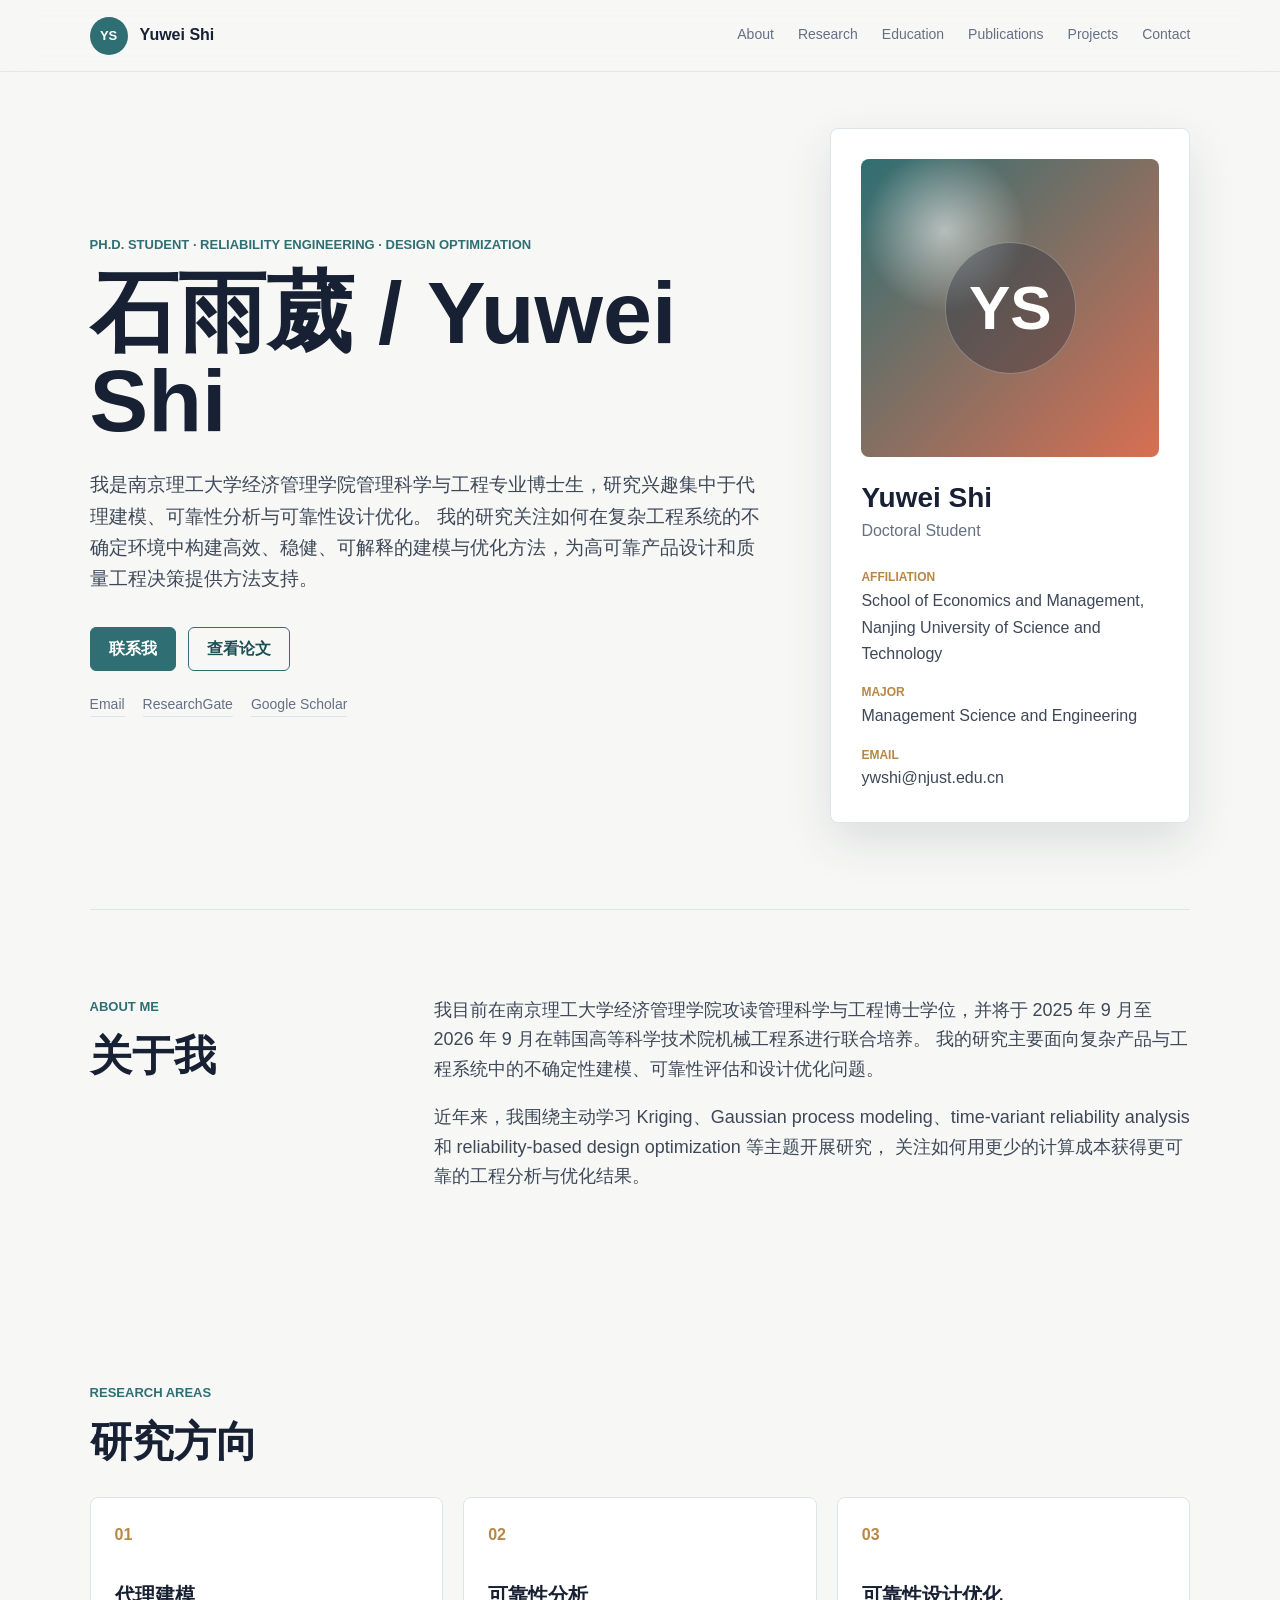
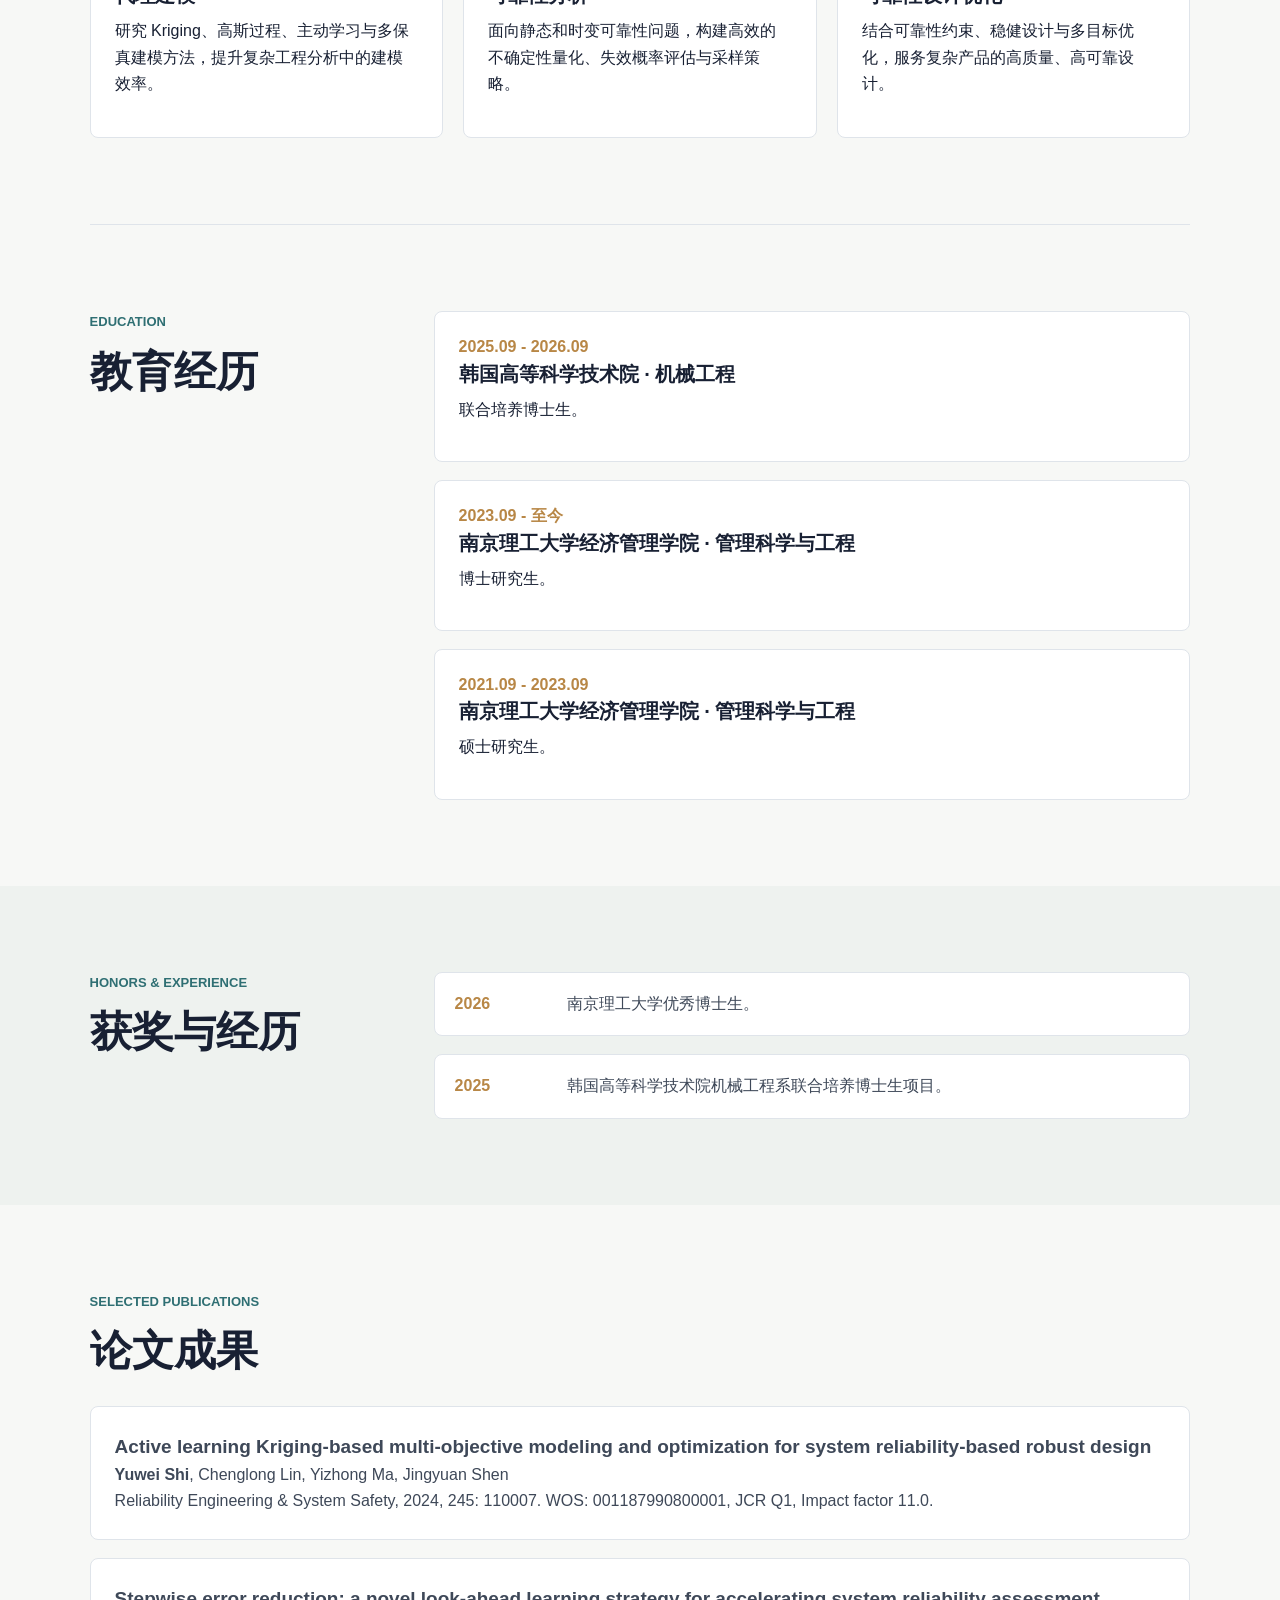
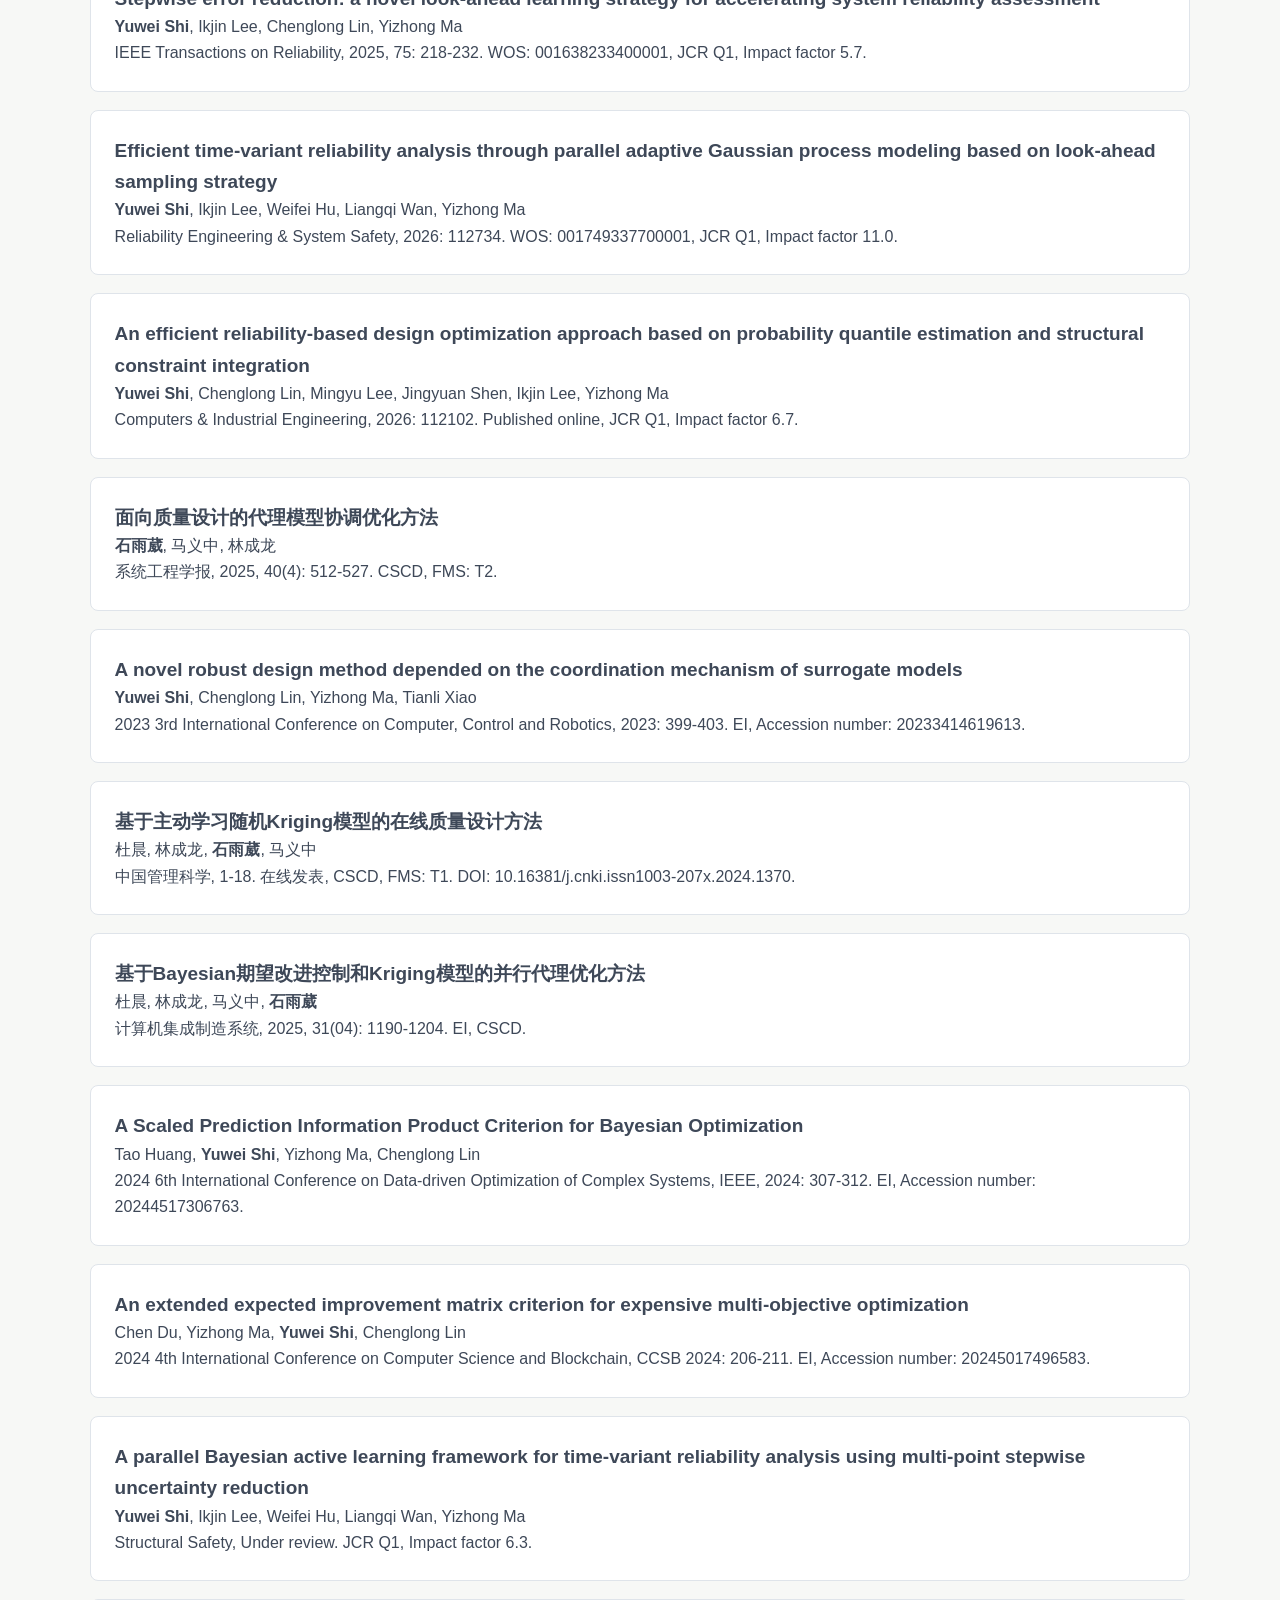
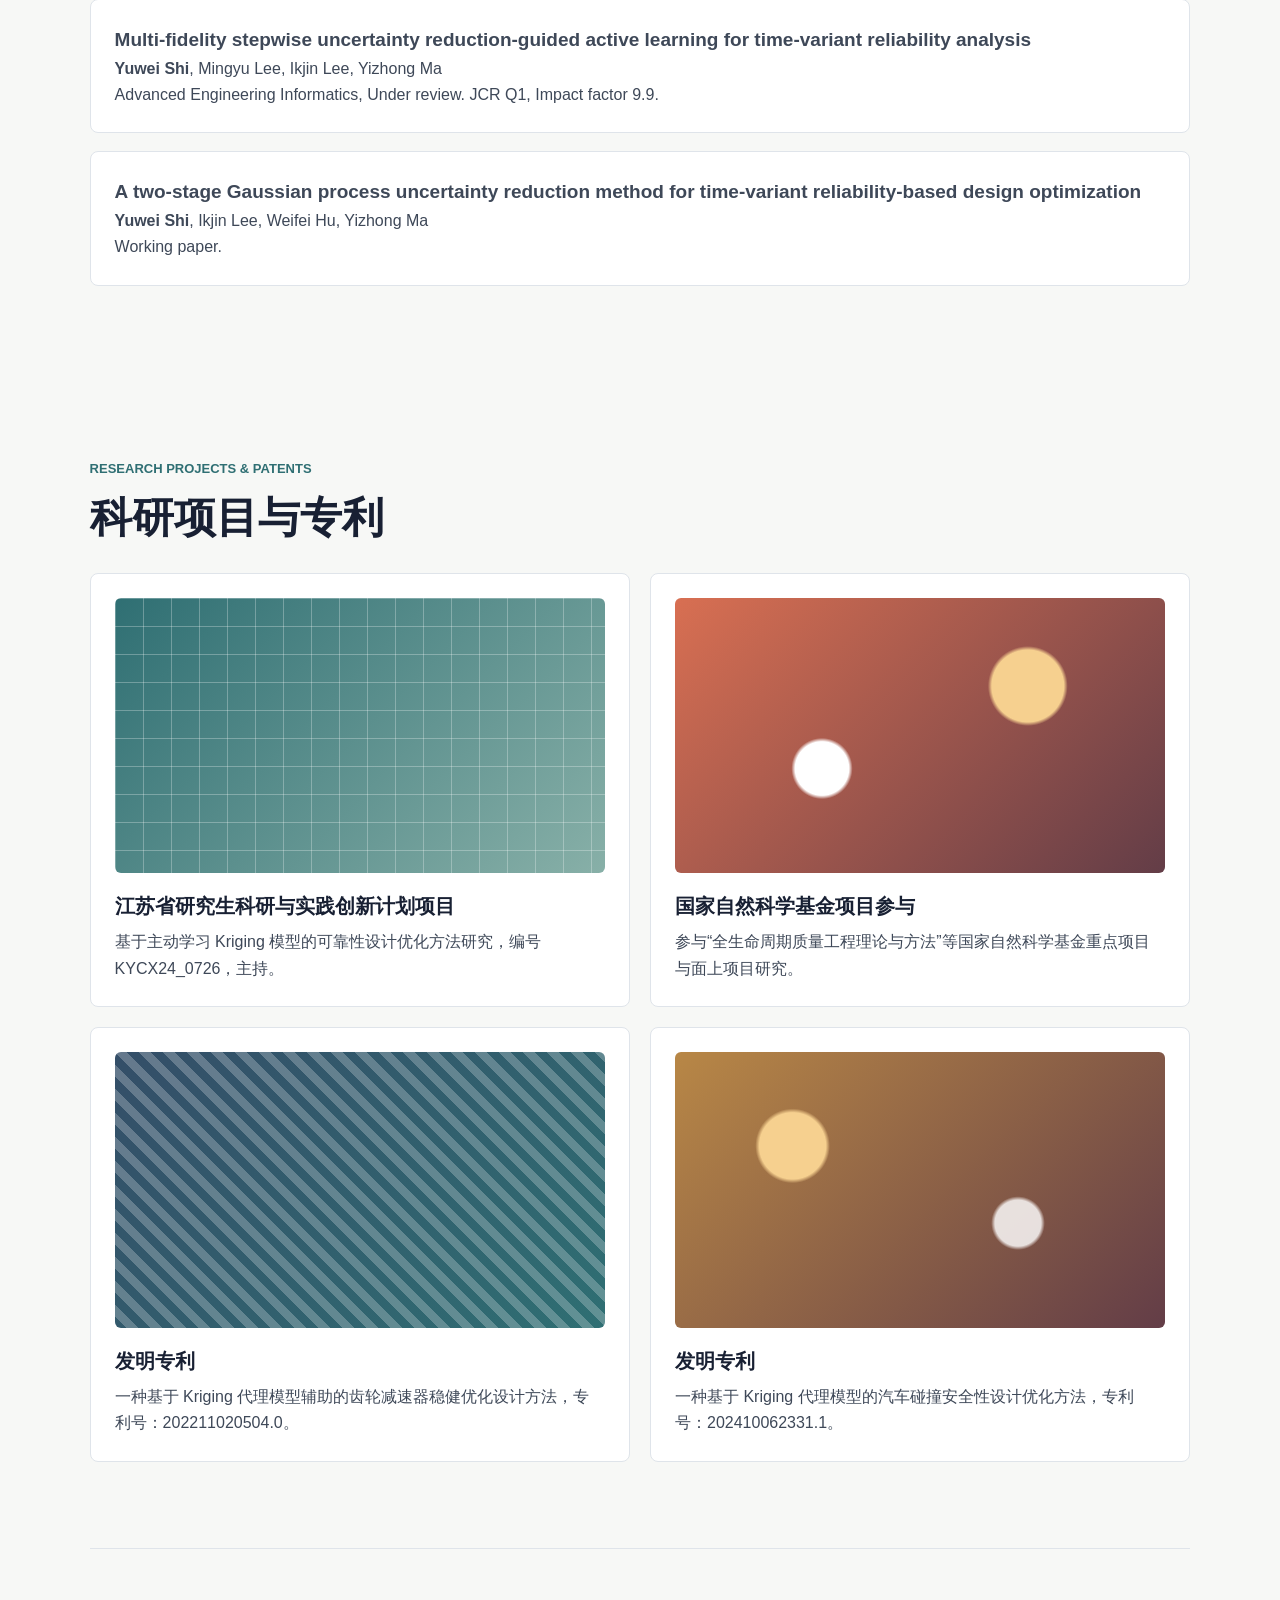
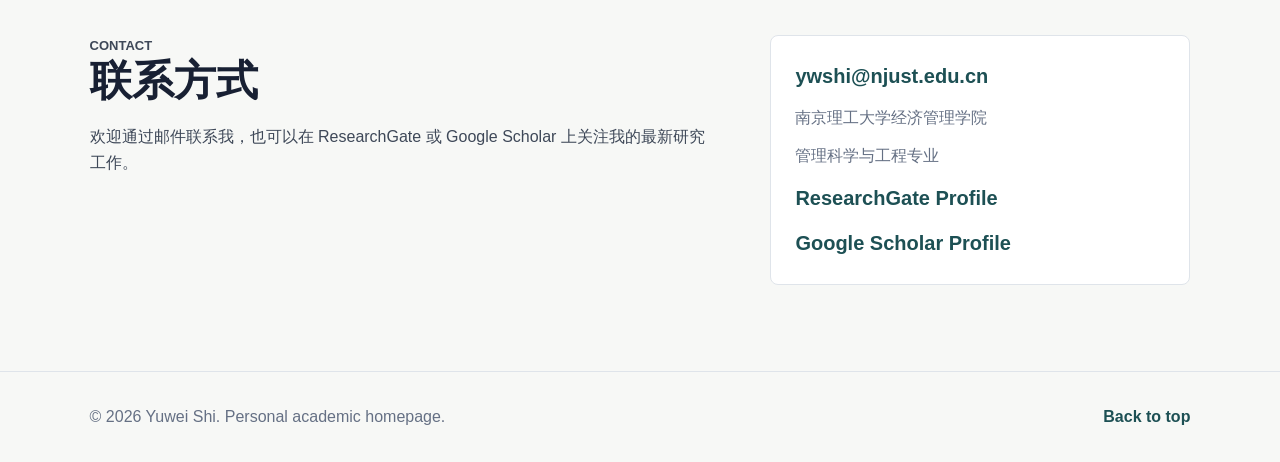
==== index.html @ 6c4bd264 "Add personal homepage" ====
<!DOCTYPE html>
<html lang="zh-CN">
  <head>
    <meta charset="UTF-8" />
    <meta name="viewport" content="width=device-width, initial-scale=1.0" />
    <title>Yuwei Shi | Personal Homepage</title>
    <meta
      name="description"
      content="石雨葳 Yuwei Shi 的个人学术主页，展示研究方向、教育经历、论文、科研项目与联系方式。"
    />
    <link rel="stylesheet" href="styles.css" />
  </head>
  <body>
    <header class="site-header">
      <a class="brand" href="#home" aria-label="返回首页">
        <span class="brand-mark">YS</span>
        <span>Yuwei Shi</span>
      </a>
      <nav class="site-nav" aria-label="页面导航">
        <a href="#about">About</a>
        <a href="#research">Research</a>
        <a href="#education">Education</a>
        <a href="#publications">Publications</a>
        <a href="#projects">Projects</a>
        <a href="#contact">Contact</a>
      </nav>
    </header>

    <main id="home">
      <section class="hero section">
        <div class="hero-copy">
          <p class="eyebrow">Ph.D. Student · Reliability Engineering · Design Optimization</p>
          <h1>石雨葳 / Yuwei Shi</h1>
          <p class="lead">
            我是南京理工大学经济管理学院管理科学与工程专业博士生，研究兴趣集中于代理建模、可靠性分析与可靠性设计优化。
            我的研究关注如何在复杂工程系统的不确定环境中构建高效、稳健、可解释的建模与优化方法，为高可靠产品设计和质量工程决策提供方法支持。
          </p>
          <div class="hero-actions" aria-label="个人链接">
            <a class="button primary" href="#contact">联系我</a>
            <a class="button secondary" href="#publications">查看论文</a>
          </div>
          <div class="quick-links">
            <a href="mailto:ywshi@njust.edu.cn">Email</a>
            <a
              href="https://www.researchgate.net/profile/Yuwei-Shi-7?ev=hdr_xprf"
              target="_blank"
              rel="noreferrer"
            >ResearchGate</a>
            <a
              href="https://scholar.google.com.hk/citations?hl=zh-CN&pli=1&user=jQtBG3wAAAAJ"
              target="_blank"
              rel="noreferrer"
            >Google Scholar</a>
          </div>
        </div>

        <aside class="profile-panel" aria-label="个人信息">
          <div class="portrait" aria-hidden="true">
            <span>YS</span>
          </div>
          <h2>Yuwei Shi</h2>
          <p>Doctoral Student</p>
          <dl>
            <div>
              <dt>Affiliation</dt>
              <dd>School of Economics and Management, Nanjing University of Science and Technology</dd>
            </div>
            <div>
              <dt>Major</dt>
              <dd>Management Science and Engineering</dd>
            </div>
            <div>
              <dt>Email</dt>
              <dd>ywshi@njust.edu.cn</dd>
            </div>
          </dl>
        </aside>
      </section>

      <section class="section two-column" id="about">
        <div>
          <p class="section-kicker">About Me</p>
          <h2>关于我</h2>
        </div>
        <div class="prose">
          <p>
            我目前在南京理工大学经济管理学院攻读管理科学与工程博士学位，并将于 2025 年 9 月至 2026 年 9 月在韩国高等科学技术院机械工程系进行联合培养。
            我的研究主要面向复杂产品与工程系统中的不确定性建模、可靠性评估和设计优化问题。
          </p>
          <p>
            近年来，我围绕主动学习 Kriging、Gaussian process modeling、time-variant reliability analysis 和 reliability-based design optimization 等主题开展研究，
            关注如何用更少的计算成本获得更可靠的工程分析与优化结果。
          </p>
        </div>
      </section>

      <section class="section" id="research">
        <div class="section-heading">
          <p class="section-kicker">Research Areas</p>
          <h2>研究方向</h2>
        </div>
        <div class="research-grid">
          <article>
            <span class="topic-number">01</span>
            <h3>代理建模</h3>
            <p>研究 Kriging、高斯过程、主动学习与多保真建模方法，提升复杂工程分析中的建模效率。</p>
          </article>
          <article>
            <span class="topic-number">02</span>
            <h3>可靠性分析</h3>
            <p>面向静态和时变可靠性问题，构建高效的不确定性量化、失效概率评估与采样策略。</p>
          </article>
          <article>
            <span class="topic-number">03</span>
            <h3>可靠性设计优化</h3>
            <p>结合可靠性约束、稳健设计与多目标优化，服务复杂产品的高质量、高可靠设计。</p>
          </article>
        </div>
      </section>

      <section class="section two-column" id="education">
        <div>
          <p class="section-kicker">Education</p>
          <h2>教育经历</h2>
        </div>
        <div class="stack-list">
          <article>
            <span>2025.09 - 2026.09</span>
            <h3>韩国高等科学技术院 · 机械工程</h3>
            <p>联合培养博士生。</p>
          </article>
          <article>
            <span>2023.09 - 至今</span>
            <h3>南京理工大学经济管理学院 · 管理科学与工程</h3>
            <p>博士研究生。</p>
          </article>
          <article>
            <span>2021.09 - 2023.09</span>
            <h3>南京理工大学经济管理学院 · 管理科学与工程</h3>
            <p>硕士研究生。</p>
          </article>
        </div>
      </section>

      <section class="section split-band" id="honors">
        <div>
          <p class="section-kicker">Honors & Experience</p>
          <h2>获奖与经历</h2>
        </div>
        <div class="timeline">
          <article>
            <time datetime="2026">2026</time>
            <p>南京理工大学优秀博士生。</p>
          </article>
          <article>
            <time datetime="2025">2025</time>
            <p>韩国高等科学技术院机械工程系联合培养博士生项目。</p>
          </article>
        </div>
      </section>

      <section class="section" id="publications">
        <div class="section-heading">
          <p class="section-kicker">Selected Publications</p>
          <h2>论文成果</h2>
        </div>
        <div class="paper-list">
          <article>
            <p class="paper-title">Active learning Kriging-based multi-objective modeling and optimization for system reliability-based robust design</p>
            <p><strong>Yuwei Shi</strong>, Chenglong Lin, Yizhong Ma, Jingyuan Shen</p>
            <p>Reliability Engineering & System Safety, 2024, 245: 110007. WOS: 001187990800001, JCR Q1, Impact factor 11.0.</p>
          </article>
          <article>
            <p class="paper-title">Stepwise error reduction: a novel look-ahead learning strategy for accelerating system reliability assessment</p>
            <p><strong>Yuwei Shi</strong>, Ikjin Lee, Chenglong Lin, Yizhong Ma</p>
            <p>IEEE Transactions on Reliability, 2025, 75: 218-232. WOS: 001638233400001, JCR Q1, Impact factor 5.7.</p>
          </article>
          <article>
            <p class="paper-title">Efficient time-variant reliability analysis through parallel adaptive Gaussian process modeling based on look-ahead sampling strategy</p>
            <p><strong>Yuwei Shi</strong>, Ikjin Lee, Weifei Hu, Liangqi Wan, Yizhong Ma</p>
            <p>Reliability Engineering & System Safety, 2026: 112734. WOS: 001749337700001, JCR Q1, Impact factor 11.0.</p>
          </article>
          <article>
            <p class="paper-title">An efficient reliability-based design optimization approach based on probability quantile estimation and structural constraint integration</p>
            <p><strong>Yuwei Shi</strong>, Chenglong Lin, Mingyu Lee, Jingyuan Shen, Ikjin Lee, Yizhong Ma</p>
            <p>Computers & Industrial Engineering, 2026: 112102. Published online, JCR Q1, Impact factor 6.7.</p>
          </article>
          <article>
            <p class="paper-title">面向质量设计的代理模型协调优化方法</p>
            <p><strong>石雨葳</strong>, 马义中, 林成龙</p>
            <p>系统工程学报, 2025, 40(4): 512-527. CSCD, FMS: T2.</p>
          </article>
          <article>
            <p class="paper-title">A novel robust design method depended on the coordination mechanism of surrogate models</p>
            <p><strong>Yuwei Shi</strong>, Chenglong Lin, Yizhong Ma, Tianli Xiao</p>
            <p>2023 3rd International Conference on Computer, Control and Robotics, 2023: 399-403. EI, Accession number: 20233414619613.</p>
          </article>
          <article>
            <p class="paper-title">基于主动学习随机Kriging模型的在线质量设计方法</p>
            <p>杜晨, 林成龙, <strong>石雨葳</strong>, 马义中</p>
            <p>中国管理科学, 1-18. 在线发表, CSCD, FMS: T1. DOI: 10.16381/j.cnki.issn1003-207x.2024.1370.</p>
          </article>
          <article>
            <p class="paper-title">基于Bayesian期望改进控制和Kriging模型的并行代理优化方法</p>
            <p>杜晨, 林成龙, 马义中, <strong>石雨葳</strong></p>
            <p>计算机集成制造系统, 2025, 31(04): 1190-1204. EI, CSCD.</p>
          </article>
          <article>
            <p class="paper-title">A Scaled Prediction Information Product Criterion for Bayesian Optimization</p>
            <p>Tao Huang, <strong>Yuwei Shi</strong>, Yizhong Ma, Chenglong Lin</p>
            <p>2024 6th International Conference on Data-driven Optimization of Complex Systems, IEEE, 2024: 307-312. EI, Accession number: 20244517306763.</p>
          </article>
          <article>
            <p class="paper-title">An extended expected improvement matrix criterion for expensive multi-objective optimization</p>
            <p>Chen Du, Yizhong Ma, <strong>Yuwei Shi</strong>, Chenglong Lin</p>
            <p>2024 4th International Conference on Computer Science and Blockchain, CCSB 2024: 206-211. EI, Accession number: 20245017496583.</p>
          </article>
          <article>
            <p class="paper-title">A parallel Bayesian active learning framework for time-variant reliability analysis using multi-point stepwise uncertainty reduction</p>
            <p><strong>Yuwei Shi</strong>, Ikjin Lee, Weifei Hu, Liangqi Wan, Yizhong Ma</p>
            <p>Structural Safety, Under review. JCR Q1, Impact factor 6.3.</p>
          </article>
          <article>
            <p class="paper-title">Multi-fidelity stepwise uncertainty reduction-guided active learning for time-variant reliability analysis</p>
            <p><strong>Yuwei Shi</strong>, Mingyu Lee, Ikjin Lee, Yizhong Ma</p>
            <p>Advanced Engineering Informatics, Under review. JCR Q1, Impact factor 9.9.</p>
          </article>
          <article>
            <p class="paper-title">A two-stage Gaussian process uncertainty reduction method for time-variant reliability-based design optimization</p>
            <p><strong>Yuwei Shi</strong>, Ikjin Lee, Weifei Hu, Yizhong Ma</p>
            <p>Working paper.</p>
          </article>
        </div>
      </section>

      <section class="section" id="projects">
        <div class="section-heading">
          <p class="section-kicker">Research Projects & Patents</p>
          <h2>科研项目与专利</h2>
        </div>
        <div class="project-grid">
          <article>
            <div class="project-visual visual-a"></div>
            <h3>江苏省研究生科研与实践创新计划项目</h3>
            <p>基于主动学习 Kriging 模型的可靠性设计优化方法研究，编号 KYCX24_0726，主持。</p>
          </article>
          <article>
            <div class="project-visual visual-b"></div>
            <h3>国家自然科学基金项目参与</h3>
            <p>参与“全生命周期质量工程理论与方法”等国家自然科学基金重点项目与面上项目研究。</p>
          </article>
          <article>
            <div class="project-visual visual-c"></div>
            <h3>发明专利</h3>
            <p>一种基于 Kriging 代理模型辅助的齿轮减速器稳健优化设计方法，专利号：202211020504.0。</p>
          </article>
          <article>
            <div class="project-visual visual-d"></div>
            <h3>发明专利</h3>
            <p>一种基于 Kriging 代理模型的汽车碰撞安全性设计优化方法，专利号：202410062331.1。</p>
          </article>
        </div>
      </section>

      <section class="section contact-section" id="contact">
        <div>
          <p class="section-kicker">Contact</p>
          <h2>联系方式</h2>
          <p>
            欢迎通过邮件联系我，也可以在 ResearchGate 或 Google Scholar 上关注我的最新研究工作。
          </p>
        </div>
        <div class="contact-card">
          <a href="mailto:ywshi@njust.edu.cn">ywshi@njust.edu.cn</a>
          <span>南京理工大学经济管理学院</span>
          <span>管理科学与工程专业</span>
          <a
            href="https://www.researchgate.net/profile/Yuwei-Shi-7?ev=hdr_xprf"
            target="_blank"
            rel="noreferrer"
          >ResearchGate Profile</a>
          <a
            href="https://scholar.google.com.hk/citations?hl=zh-CN&pli=1&user=jQtBG3wAAAAJ"
            target="_blank"
            rel="noreferrer"
          >Google Scholar Profile</a>
        </div>
      </section>
    </main>

    <footer>
      <p>© 2026 Yuwei Shi. Personal academic homepage.</p>
      <a href="#home" aria-label="返回顶部">Back to top</a>
    </footer>

    <script src="script.js"></script>
  </body>
</html>
---- styles.css ----
:root {
  --ink: #182033;
  --muted: #657084;
  --line: #dfe4ea;
  --paper: #f7f8f6;
  --panel: #ffffff;
  --accent: #2f6f73;
  --accent-dark: #1d5054;
  --gold: #b88746;
  --coral: #d86f52;
  --shadow: 0 18px 48px rgba(24, 32, 51, 0.12);
}

* {
  box-sizing: border-box;
}

html {
  scroll-behavior: smooth;
}

body {
  margin: 0;
  color: var(--ink);
  background: var(--paper);
  font-family: "Inter", "Segoe UI", Arial, "Microsoft YaHei", sans-serif;
  line-height: 1.65;
}

a {
  color: inherit;
  text-decoration: none;
}

.site-header {
  position: sticky;
  top: 0;
  z-index: 10;
  display: flex;
  align-items: center;
  justify-content: space-between;
  min-height: 72px;
  padding: 0 7vw;
  background: rgba(247, 248, 246, 0.88);
  border-bottom: 1px solid rgba(223, 228, 234, 0.8);
  backdrop-filter: blur(16px);
}

.brand,
.site-nav,
.quick-links,
.hero-actions {
  display: flex;
  align-items: center;
}

.brand {
  gap: 12px;
  font-weight: 700;
}

.brand-mark {
  display: grid;
  width: 38px;
  height: 38px;
  place-items: center;
  color: white;
  background: var(--accent);
  border-radius: 50%;
  font-size: 13px;
}

.site-nav {
  gap: 24px;
  color: var(--muted);
  font-size: 14px;
}

.site-nav a {
  padding: 8px 0;
  border-bottom: 2px solid transparent;
}

.site-nav a:hover {
  color: var(--accent-dark);
  border-color: var(--accent);
}

.site-nav a[aria-current="true"] {
  color: var(--accent-dark);
  border-color: var(--accent);
}

.section {
  width: min(1120px, 86vw);
  margin: 0 auto;
  padding: 86px 0;
}

.hero {
  display: grid;
  grid-template-columns: minmax(0, 1.25fr) 360px;
  gap: 64px;
  align-items: center;
  min-height: calc(100vh - 72px);
  padding-top: 56px;
}

.eyebrow,
.section-kicker {
  margin: 0 0 14px;
  color: var(--accent);
  font-size: 13px;
  font-weight: 800;
  letter-spacing: 0;
  text-transform: uppercase;
}

h1,
h2,
h3,
p {
  margin-top: 0;
}

h1 {
  max-width: 760px;
  margin-bottom: 24px;
  font-size: clamp(44px, 8vw, 88px);
  line-height: 1;
}

h2 {
  margin-bottom: 18px;
  font-size: clamp(28px, 4vw, 42px);
  line-height: 1.18;
}

h3 {
  margin-bottom: 10px;
  font-size: 20px;
  line-height: 1.3;
}

.lead {
  max-width: 720px;
  color: #3e4858;
  font-size: 19px;
}

.hero-actions {
  flex-wrap: wrap;
  gap: 12px;
  margin: 32px 0 22px;
}

.button {
  display: inline-flex;
  align-items: center;
  justify-content: center;
  min-height: 44px;
  padding: 0 18px;
  border: 1px solid var(--accent);
  border-radius: 6px;
  font-weight: 700;
}

.button.primary {
  color: white;
  background: var(--accent);
}

.button.secondary {
  color: var(--accent-dark);
  background: transparent;
}

.quick-links {
  flex-wrap: wrap;
  gap: 18px;
  color: var(--muted);
  font-size: 14px;
}

.quick-links a {
  border-bottom: 1px solid var(--line);
}

.profile-panel {
  padding: 30px;
  background: var(--panel);
  border: 1px solid var(--line);
  border-radius: 8px;
  box-shadow: var(--shadow);
}

.portrait {
  display: grid;
  width: 100%;
  aspect-ratio: 1 / 1;
  margin-bottom: 24px;
  place-items: center;
  overflow: hidden;
  background:
    radial-gradient(circle at 28% 24%, rgba(255, 255, 255, 0.55), transparent 26%),
    linear-gradient(135deg, #2f6f73 0%, #d86f52 100%);
  border-radius: 8px;
}

.portrait span {
  display: grid;
  width: 44%;
  aspect-ratio: 1 / 1;
  place-items: center;
  color: white;
  background: rgba(24, 32, 51, 0.32);
  border: 1px solid rgba(255, 255, 255, 0.28);
  border-radius: 50%;
  font-size: clamp(36px, 6vw, 62px);
  font-weight: 800;
}

.profile-panel h2 {
  margin-bottom: 4px;
  font-size: 28px;
}

.profile-panel > p {
  color: var(--muted);
}

dl,
dd {
  margin: 0;
}

.profile-panel dl {
  display: grid;
  gap: 16px;
  margin-top: 24px;
}

dt {
  color: var(--gold);
  font-size: 12px;
  font-weight: 800;
  text-transform: uppercase;
}

dd {
  color: #3e4858;
}

.two-column {
  display: grid;
  grid-template-columns: 280px minmax(0, 1fr);
  gap: 64px;
  border-top: 1px solid var(--line);
}

.prose {
  color: #3e4858;
  font-size: 18px;
}

.split-band {
  display: grid;
  grid-template-columns: 280px minmax(0, 1fr);
  gap: 64px;
  width: 100%;
  max-width: none;
  padding-right: 7vw;
  padding-left: 7vw;
  background: #eef2ef;
}

.timeline,
.stack-list,
.paper-list {
  display: grid;
  gap: 18px;
}

.timeline article,
.stack-list article,
.paper-list article,
.research-grid article,
.project-grid article,
.contact-card {
  background: var(--panel);
  border: 1px solid var(--line);
  border-radius: 8px;
}

.timeline article {
  display: grid;
  grid-template-columns: 92px 1fr;
  gap: 20px;
  padding: 18px 20px;
}

time,
.stack-list span,
.topic-number {
  color: var(--gold);
  font-weight: 800;
}

.timeline p,
.paper-list p,
.project-grid p,
.contact-section p {
  margin-bottom: 0;
  color: #3e4858;
}

.section-heading {
  margin-bottom: 30px;
}

.research-grid,
.project-grid {
  display: grid;
  grid-template-columns: repeat(3, minmax(0, 1fr));
  gap: 20px;
}

.research-grid article,
.project-grid article {
  padding: 24px;
}

.topic-number {
  display: inline-block;
  margin-bottom: 34px;
}

.stack-list article {
  padding: 22px 24px;
}

.paper-list article {
  padding: 24px;
}

.paper-title {
  color: var(--ink);
  font-size: 19px;
  font-weight: 800;
}

.paper-list div {
  display: flex;
  flex-wrap: wrap;
  gap: 12px;
  margin-top: 16px;
}

.paper-list a {
  color: var(--accent-dark);
  font-weight: 700;
  border-bottom: 1px solid var(--accent);
}

.project-grid {
  grid-template-columns: repeat(2, minmax(0, 1fr));
}

.project-visual {
  width: 100%;
  aspect-ratio: 16 / 9;
  margin-bottom: 20px;
  border-radius: 6px;
}

.visual-a {
  background:
    linear-gradient(90deg, rgba(255, 255, 255, 0.28) 1px, transparent 1px),
    linear-gradient(rgba(255, 255, 255, 0.28) 1px, transparent 1px),
    linear-gradient(135deg, #2f6f73, #88b0a8);
  background-size: 28px 28px, 28px 28px, auto;
}

.visual-b {
  background:
    radial-gradient(circle at 72% 32%, #f6d08f 0 9%, transparent 10%),
    radial-gradient(circle at 30% 62%, #ffffff 0 7%, transparent 8%),
    linear-gradient(135deg, #d86f52, #633d47);
}

.visual-c {
  background:
    linear-gradient(45deg, rgba(255, 255, 255, 0.24) 25%, transparent 25% 50%, rgba(255, 255, 255, 0.24) 50% 75%, transparent 75%),
    linear-gradient(135deg, #344e68, #2f6f73);
  background-size: 24px 24px, auto;
}

.visual-d {
  background:
    radial-gradient(circle at 24% 34%, #f6d08f 0 8%, transparent 9%),
    radial-gradient(circle at 70% 62%, rgba(255, 255, 255, 0.82) 0 6%, transparent 7%),
    linear-gradient(135deg, #b88746, #633d47);
}

.contact-section {
  display: grid;
  grid-template-columns: 1fr 420px;
  gap: 56px;
  align-items: start;
  border-top: 1px solid var(--line);
}

.contact-card {
  display: grid;
  gap: 12px;
  padding: 24px;
}

.contact-card a {
  color: var(--accent-dark);
  font-size: 20px;
  font-weight: 800;
}

.contact-card span {
  color: var(--muted);
}

footer {
  display: flex;
  align-items: center;
  justify-content: space-between;
  padding: 32px 7vw;
  color: var(--muted);
  border-top: 1px solid var(--line);
}

footer p {
  margin: 0;
}

footer a {
  color: var(--accent-dark);
  font-weight: 700;
}

@media (max-width: 880px) {
  .site-header {
    align-items: flex-start;
    flex-direction: column;
    gap: 12px;
    padding-top: 14px;
    padding-bottom: 14px;
  }

  .site-nav {
    width: 100%;
    gap: 14px;
    overflow-x: auto;
    padding-bottom: 2px;
  }

  .hero,
  .two-column,
  .split-band,
  .contact-section {
    grid-template-columns: 1fr;
    gap: 34px;
  }

  .hero {
    min-height: auto;
  }

  .profile-panel {
    max-width: 430px;
  }

  .research-grid,
  .project-grid {
    grid-template-columns: 1fr;
  }

  .section,
  .split-band {
    width: min(100% - 34px, 1120px);
    padding: 64px 0;
  }

  .split-band {
    width: 100%;
    padding-right: 17px;
    padding-left: 17px;
  }

  .timeline article {
    grid-template-columns: 1fr;
    gap: 6px;
  }

  footer {
    align-items: flex-start;
    flex-direction: column;
    gap: 10px;
  }
}

@media (max-width: 520px) {
  h1 {
    font-size: 42px;
  }

  .button {
    width: 100%;
  }

  .hero-actions {
    align-items: stretch;
    flex-direction: column;
  }
}
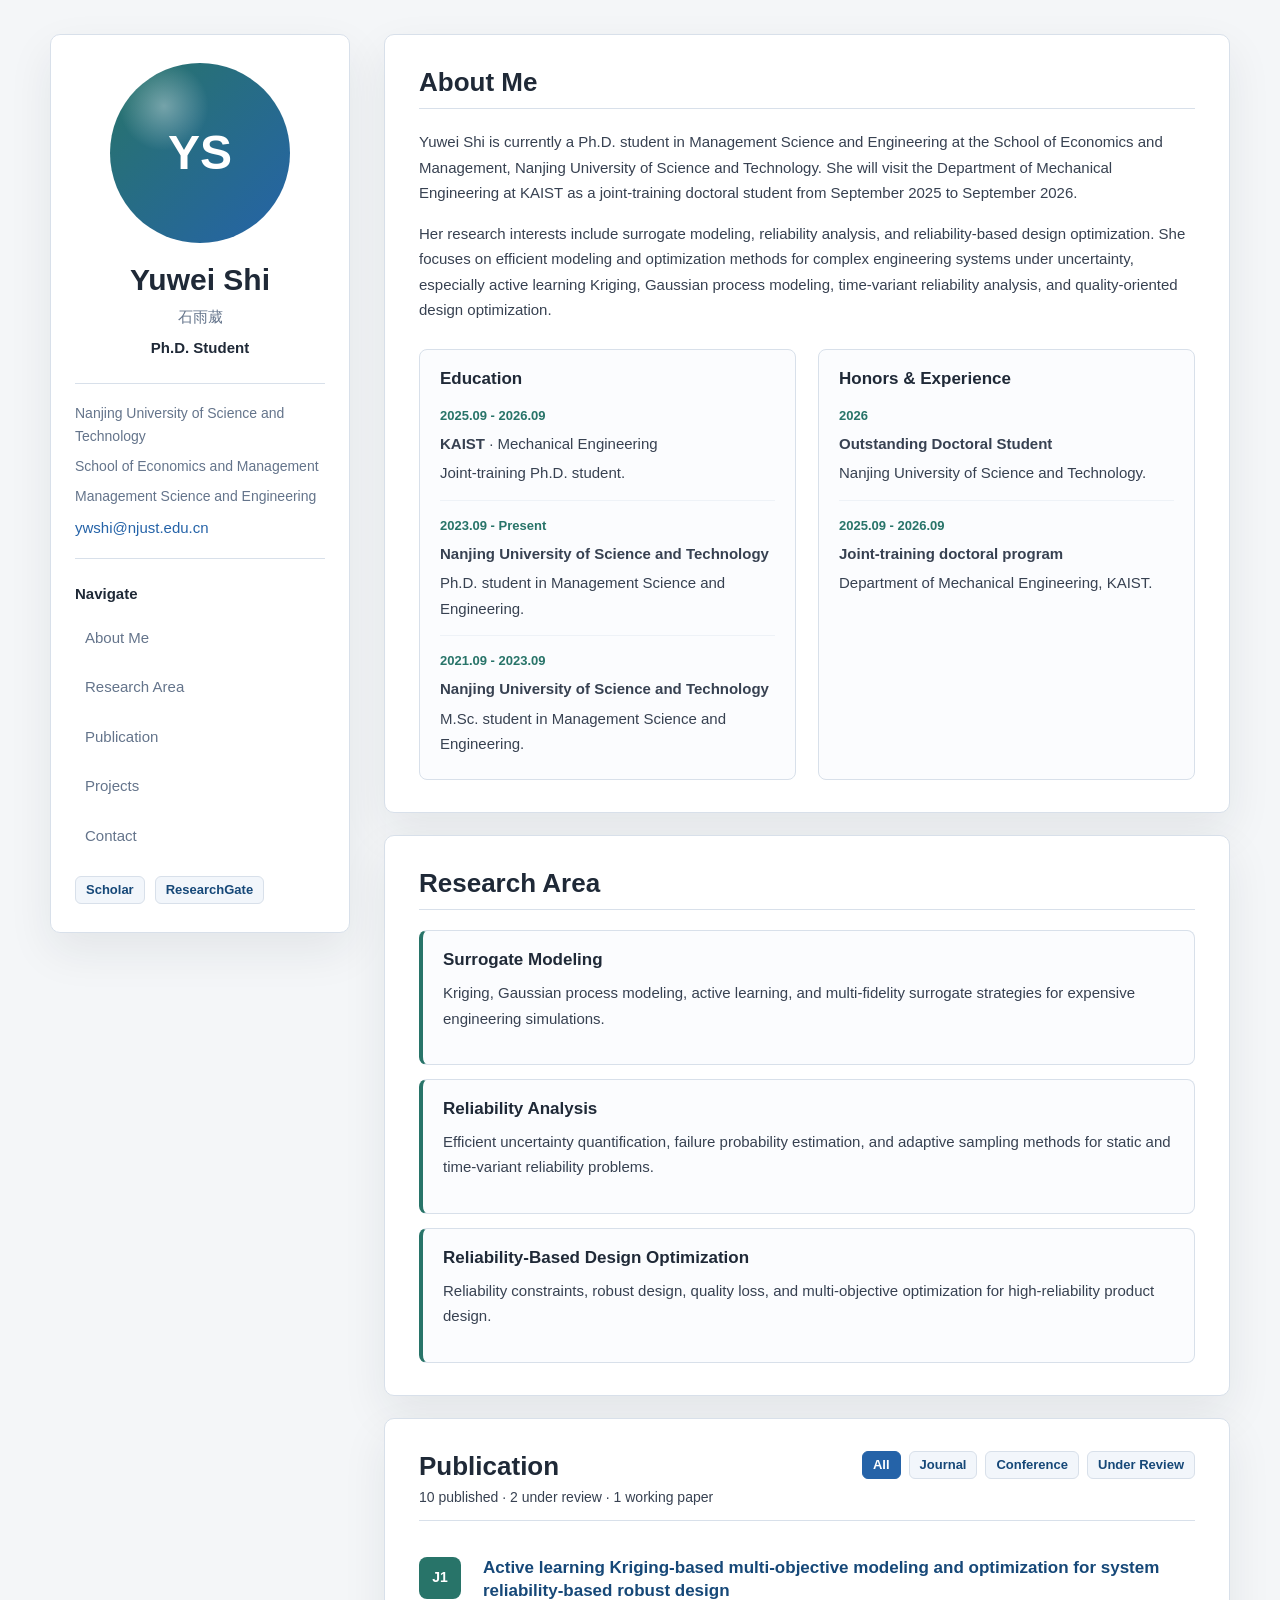
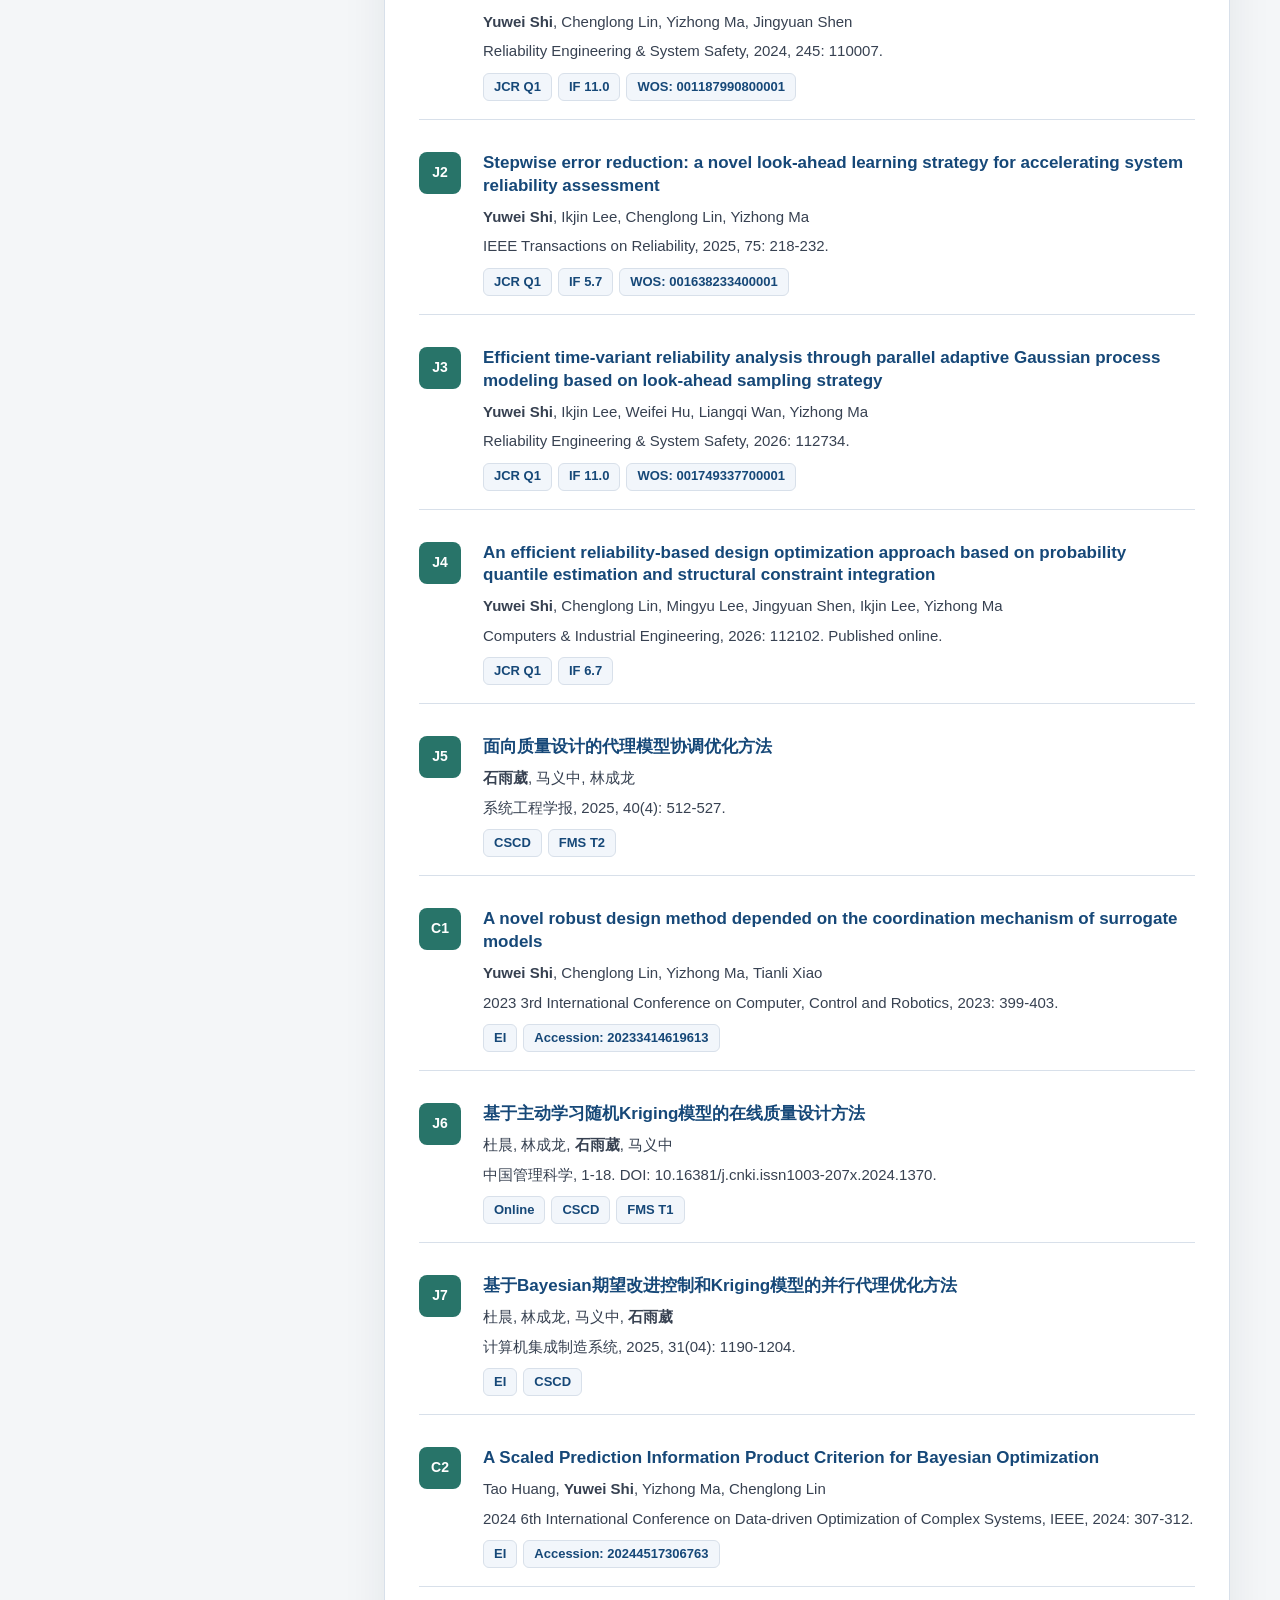
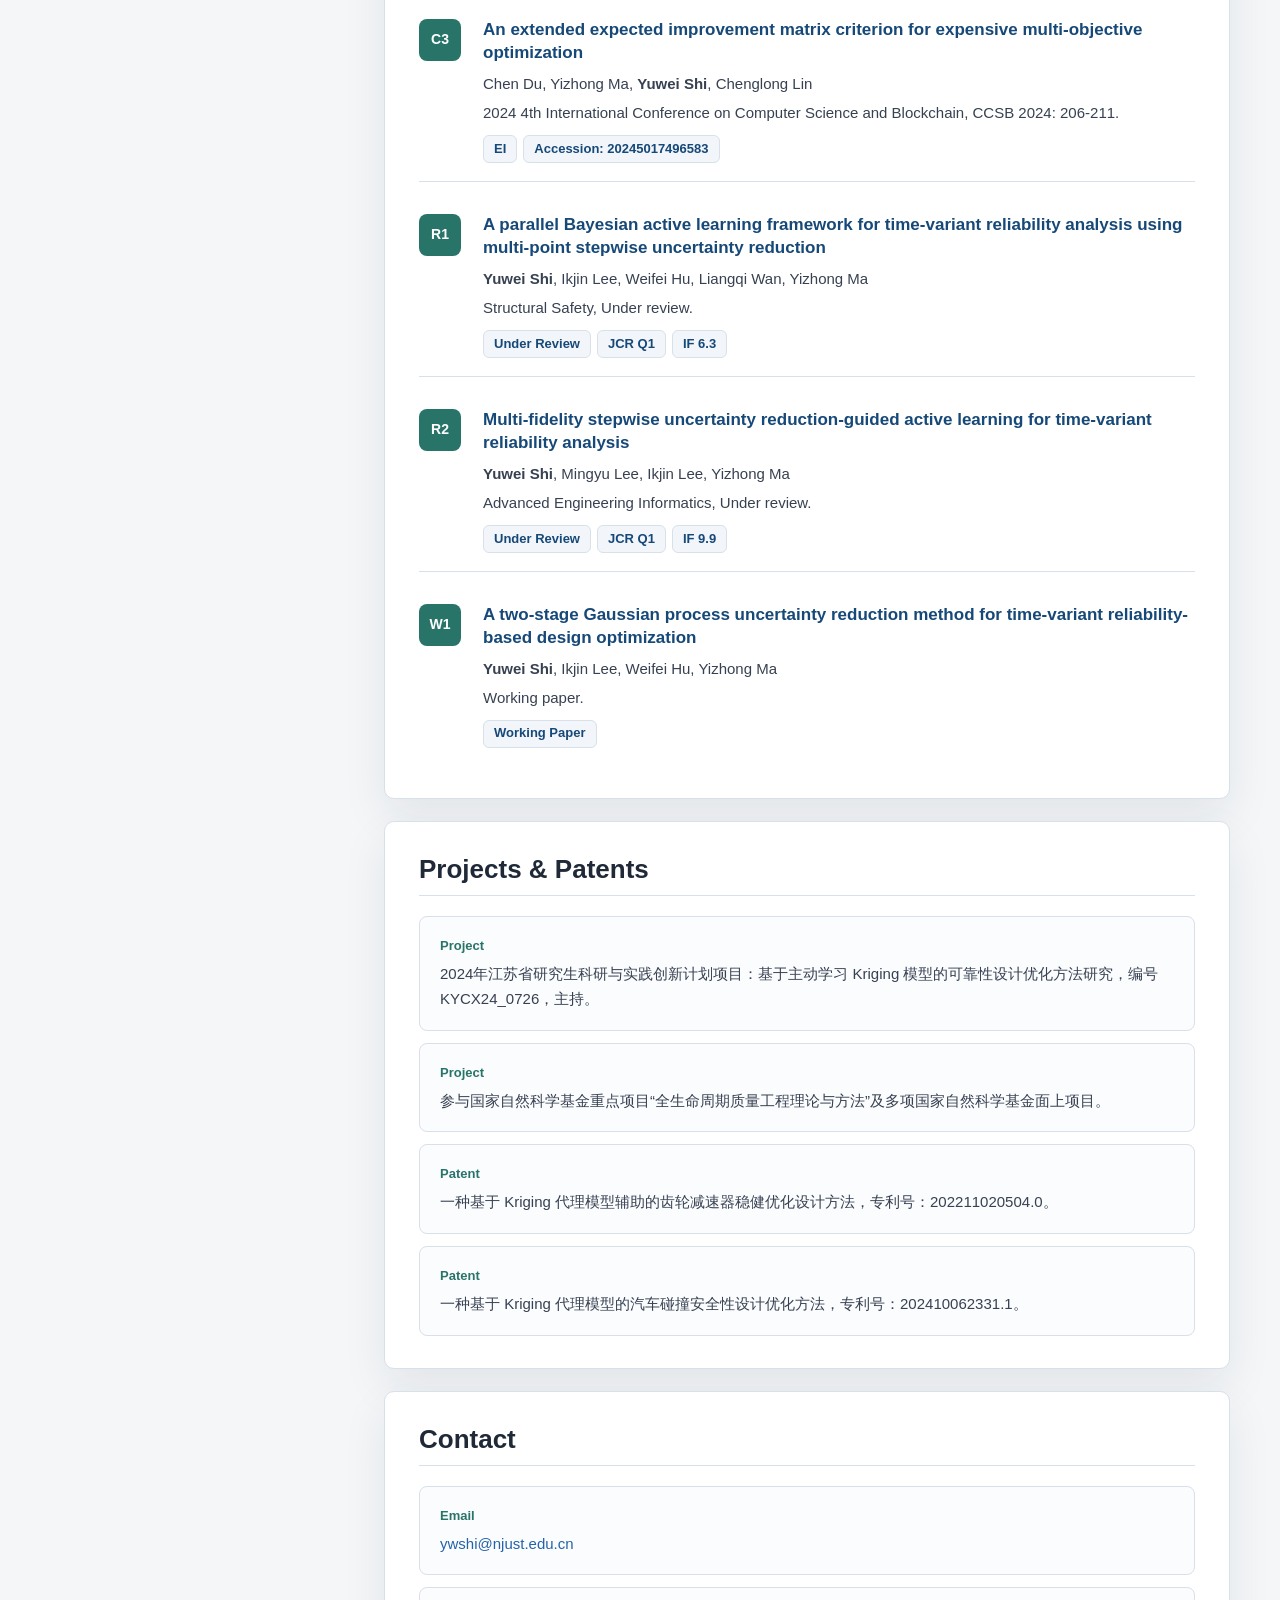
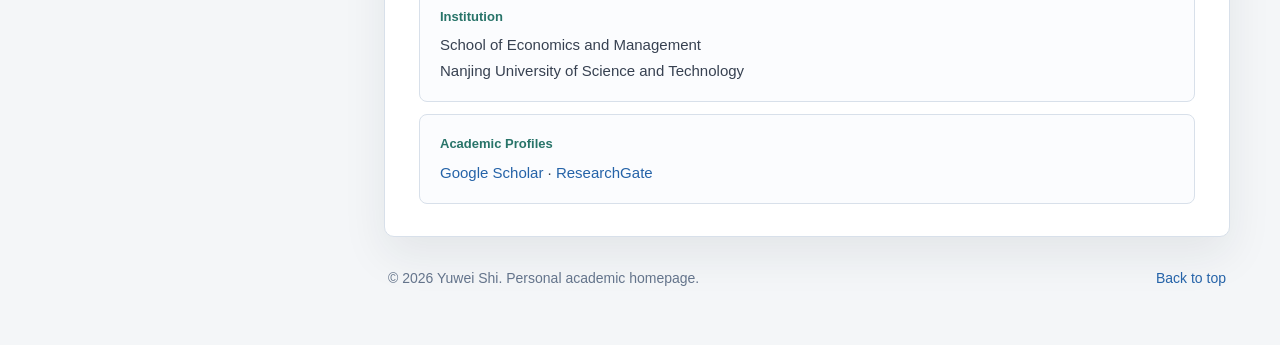
==== commit c2616e42: "Redesign homepage in academic profile layout" ====
--- a/index.html
+++ b/index.html
@@ -11,287 +11,320 @@
     <link rel="stylesheet" href="styles.css" />
   </head>
   <body>
-    <header class="site-header">
-      <a class="brand" href="#home" aria-label="返回首页">
-        <span class="brand-mark">YS</span>
-        <span>Yuwei Shi</span>
-      </a>
-      <nav class="site-nav" aria-label="页面导航">
-        <a href="#about">About</a>
-        <a href="#research">Research</a>
-        <a href="#education">Education</a>
-        <a href="#publications">Publications</a>
-        <a href="#projects">Projects</a>
-        <a href="#contact">Contact</a>
-      </nav>
-    </header>
-
-    <main id="home">
-      <section class="hero section">
-        <div class="hero-copy">
-          <p class="eyebrow">Ph.D. Student · Reliability Engineering · Design Optimization</p>
-          <h1>石雨葳 / Yuwei Shi</h1>
-          <p class="lead">
-            我是南京理工大学经济管理学院管理科学与工程专业博士生，研究兴趣集中于代理建模、可靠性分析与可靠性设计优化。
-            我的研究关注如何在复杂工程系统的不确定环境中构建高效、稳健、可解释的建模与优化方法，为高可靠产品设计和质量工程决策提供方法支持。
-          </p>
-          <div class="hero-actions" aria-label="个人链接">
-            <a class="button primary" href="#contact">联系我</a>
-            <a class="button secondary" href="#publications">查看论文</a>
-          </div>
-          <div class="quick-links">
-            <a href="mailto:ywshi@njust.edu.cn">Email</a>
-            <a
-              href="https://www.researchgate.net/profile/Yuwei-Shi-7?ev=hdr_xprf"
-              target="_blank"
-              rel="noreferrer"
-            >ResearchGate</a>
-            <a
-              href="https://scholar.google.com.hk/citations?hl=zh-CN&pli=1&user=jQtBG3wAAAAJ"
-              target="_blank"
-              rel="noreferrer"
-            >Google Scholar</a>
-          </div>
+    <div class="page-shell">
+      <aside class="sidebar" aria-label="个人信息">
+        <div class="profile-photo" aria-hidden="true">YS</div>
+        <h1>Yuwei Shi</h1>
+        <p class="name-cn">石雨葳</p>
+        <p class="role">Ph.D. Student</p>
+
+        <div class="profile-facts">
+          <p>Nanjing University of Science and Technology</p>
+          <p>School of Economics and Management</p>
+          <p>Management Science and Engineering</p>
+          <a href="mailto:ywshi@njust.edu.cn">ywshi@njust.edu.cn</a>
         </div>
 
-        <aside class="profile-panel" aria-label="个人信息">
-          <div class="portrait" aria-hidden="true">
-            <span>YS</span>
-          </div>
-          <h2>Yuwei Shi</h2>
-          <p>Doctoral Student</p>
-          <dl>
-            <div>
-              <dt>Affiliation</dt>
-              <dd>School of Economics and Management, Nanjing University of Science and Technology</dd>
-            </div>
-            <div>
-              <dt>Major</dt>
-              <dd>Management Science and Engineering</dd>
-            </div>
-            <div>
-              <dt>Email</dt>
-              <dd>ywshi@njust.edu.cn</dd>
-            </div>
-          </dl>
-        </aside>
-      </section>
-
-      <section class="section two-column" id="about">
-        <div>
-          <p class="section-kicker">About Me</p>
-          <h2>关于我</h2>
-        </div>
-        <div class="prose">
-          <p>
-            我目前在南京理工大学经济管理学院攻读管理科学与工程博士学位，并将于 2025 年 9 月至 2026 年 9 月在韩国高等科学技术院机械工程系进行联合培养。
-            我的研究主要面向复杂产品与工程系统中的不确定性建模、可靠性评估和设计优化问题。
-          </p>
-          <p>
-            近年来，我围绕主动学习 Kriging、Gaussian process modeling、time-variant reliability analysis 和 reliability-based design optimization 等主题开展研究，
-            关注如何用更少的计算成本获得更可靠的工程分析与优化结果。
-          </p>
-        </div>
-      </section>
-
-      <section class="section" id="research">
-        <div class="section-heading">
-          <p class="section-kicker">Research Areas</p>
-          <h2>研究方向</h2>
-        </div>
-        <div class="research-grid">
-          <article>
-            <span class="topic-number">01</span>
-            <h3>代理建模</h3>
-            <p>研究 Kriging、高斯过程、主动学习与多保真建模方法，提升复杂工程分析中的建模效率。</p>
-          </article>
-          <article>
-            <span class="topic-number">02</span>
-            <h3>可靠性分析</h3>
-            <p>面向静态和时变可靠性问题，构建高效的不确定性量化、失效概率评估与采样策略。</p>
-          </article>
-          <article>
-            <span class="topic-number">03</span>
-            <h3>可靠性设计优化</h3>
-            <p>结合可靠性约束、稳健设计与多目标优化，服务复杂产品的高质量、高可靠设计。</p>
-          </article>
-        </div>
-      </section>
-
-      <section class="section two-column" id="education">
-        <div>
-          <p class="section-kicker">Education</p>
-          <h2>教育经历</h2>
-        </div>
-        <div class="stack-list">
-          <article>
-            <span>2025.09 - 2026.09</span>
-            <h3>韩国高等科学技术院 · 机械工程</h3>
-            <p>联合培养博士生。</p>
-          </article>
-          <article>
-            <span>2023.09 - 至今</span>
-            <h3>南京理工大学经济管理学院 · 管理科学与工程</h3>
-            <p>博士研究生。</p>
-          </article>
-          <article>
-            <span>2021.09 - 2023.09</span>
-            <h3>南京理工大学经济管理学院 · 管理科学与工程</h3>
-            <p>硕士研究生。</p>
-          </article>
-        </div>
-      </section>
-
-      <section class="section split-band" id="honors">
-        <div>
-          <p class="section-kicker">Honors & Experience</p>
-          <h2>获奖与经历</h2>
-        </div>
-        <div class="timeline">
-          <article>
-            <time datetime="2026">2026</time>
-            <p>南京理工大学优秀博士生。</p>
-          </article>
-          <article>
-            <time datetime="2025">2025</time>
-            <p>韩国高等科学技术院机械工程系联合培养博士生项目。</p>
-          </article>
-        </div>
-      </section>
-
-      <section class="section" id="publications">
-        <div class="section-heading">
-          <p class="section-kicker">Selected Publications</p>
-          <h2>论文成果</h2>
-        </div>
-        <div class="paper-list">
-          <article>
-            <p class="paper-title">Active learning Kriging-based multi-objective modeling and optimization for system reliability-based robust design</p>
-            <p><strong>Yuwei Shi</strong>, Chenglong Lin, Yizhong Ma, Jingyuan Shen</p>
-            <p>Reliability Engineering & System Safety, 2024, 245: 110007. WOS: 001187990800001, JCR Q1, Impact factor 11.0.</p>
-          </article>
-          <article>
-            <p class="paper-title">Stepwise error reduction: a novel look-ahead learning strategy for accelerating system reliability assessment</p>
-            <p><strong>Yuwei Shi</strong>, Ikjin Lee, Chenglong Lin, Yizhong Ma</p>
-            <p>IEEE Transactions on Reliability, 2025, 75: 218-232. WOS: 001638233400001, JCR Q1, Impact factor 5.7.</p>
-          </article>
-          <article>
-            <p class="paper-title">Efficient time-variant reliability analysis through parallel adaptive Gaussian process modeling based on look-ahead sampling strategy</p>
-            <p><strong>Yuwei Shi</strong>, Ikjin Lee, Weifei Hu, Liangqi Wan, Yizhong Ma</p>
-            <p>Reliability Engineering & System Safety, 2026: 112734. WOS: 001749337700001, JCR Q1, Impact factor 11.0.</p>
-          </article>
-          <article>
-            <p class="paper-title">An efficient reliability-based design optimization approach based on probability quantile estimation and structural constraint integration</p>
-            <p><strong>Yuwei Shi</strong>, Chenglong Lin, Mingyu Lee, Jingyuan Shen, Ikjin Lee, Yizhong Ma</p>
-            <p>Computers & Industrial Engineering, 2026: 112102. Published online, JCR Q1, Impact factor 6.7.</p>
-          </article>
-          <article>
-            <p class="paper-title">面向质量设计的代理模型协调优化方法</p>
-            <p><strong>石雨葳</strong>, 马义中, 林成龙</p>
-            <p>系统工程学报, 2025, 40(4): 512-527. CSCD, FMS: T2.</p>
-          </article>
-          <article>
-            <p class="paper-title">A novel robust design method depended on the coordination mechanism of surrogate models</p>
-            <p><strong>Yuwei Shi</strong>, Chenglong Lin, Yizhong Ma, Tianli Xiao</p>
-            <p>2023 3rd International Conference on Computer, Control and Robotics, 2023: 399-403. EI, Accession number: 20233414619613.</p>
-          </article>
-          <article>
-            <p class="paper-title">基于主动学习随机Kriging模型的在线质量设计方法</p>
-            <p>杜晨, 林成龙, <strong>石雨葳</strong>, 马义中</p>
-            <p>中国管理科学, 1-18. 在线发表, CSCD, FMS: T1. DOI: 10.16381/j.cnki.issn1003-207x.2024.1370.</p>
-          </article>
-          <article>
-            <p class="paper-title">基于Bayesian期望改进控制和Kriging模型的并行代理优化方法</p>
-            <p>杜晨, 林成龙, 马义中, <strong>石雨葳</strong></p>
-            <p>计算机集成制造系统, 2025, 31(04): 1190-1204. EI, CSCD.</p>
-          </article>
-          <article>
-            <p class="paper-title">A Scaled Prediction Information Product Criterion for Bayesian Optimization</p>
-            <p>Tao Huang, <strong>Yuwei Shi</strong>, Yizhong Ma, Chenglong Lin</p>
-            <p>2024 6th International Conference on Data-driven Optimization of Complex Systems, IEEE, 2024: 307-312. EI, Accession number: 20244517306763.</p>
-          </article>
-          <article>
-            <p class="paper-title">An extended expected improvement matrix criterion for expensive multi-objective optimization</p>
-            <p>Chen Du, Yizhong Ma, <strong>Yuwei Shi</strong>, Chenglong Lin</p>
-            <p>2024 4th International Conference on Computer Science and Blockchain, CCSB 2024: 206-211. EI, Accession number: 20245017496583.</p>
-          </article>
-          <article>
-            <p class="paper-title">A parallel Bayesian active learning framework for time-variant reliability analysis using multi-point stepwise uncertainty reduction</p>
-            <p><strong>Yuwei Shi</strong>, Ikjin Lee, Weifei Hu, Liangqi Wan, Yizhong Ma</p>
-            <p>Structural Safety, Under review. JCR Q1, Impact factor 6.3.</p>
-          </article>
-          <article>
-            <p class="paper-title">Multi-fidelity stepwise uncertainty reduction-guided active learning for time-variant reliability analysis</p>
-            <p><strong>Yuwei Shi</strong>, Mingyu Lee, Ikjin Lee, Yizhong Ma</p>
-            <p>Advanced Engineering Informatics, Under review. JCR Q1, Impact factor 9.9.</p>
-          </article>
-          <article>
-            <p class="paper-title">A two-stage Gaussian process uncertainty reduction method for time-variant reliability-based design optimization</p>
-            <p><strong>Yuwei Shi</strong>, Ikjin Lee, Weifei Hu, Yizhong Ma</p>
-            <p>Working paper.</p>
-          </article>
-        </div>
-      </section>
-
-      <section class="section" id="projects">
-        <div class="section-heading">
-          <p class="section-kicker">Research Projects & Patents</p>
-          <h2>科研项目与专利</h2>
-        </div>
-        <div class="project-grid">
-          <article>
-            <div class="project-visual visual-a"></div>
-            <h3>江苏省研究生科研与实践创新计划项目</h3>
-            <p>基于主动学习 Kriging 模型的可靠性设计优化方法研究，编号 KYCX24_0726，主持。</p>
-          </article>
-          <article>
-            <div class="project-visual visual-b"></div>
-            <h3>国家自然科学基金项目参与</h3>
-            <p>参与“全生命周期质量工程理论与方法”等国家自然科学基金重点项目与面上项目研究。</p>
-          </article>
-          <article>
-            <div class="project-visual visual-c"></div>
-            <h3>发明专利</h3>
-            <p>一种基于 Kriging 代理模型辅助的齿轮减速器稳健优化设计方法，专利号：202211020504.0。</p>
-          </article>
-          <article>
-            <div class="project-visual visual-d"></div>
-            <h3>发明专利</h3>
-            <p>一种基于 Kriging 代理模型的汽车碰撞安全性设计优化方法，专利号：202410062331.1。</p>
-          </article>
-        </div>
-      </section>
-
-      <section class="section contact-section" id="contact">
-        <div>
-          <p class="section-kicker">Contact</p>
-          <h2>联系方式</h2>
-          <p>
-            欢迎通过邮件联系我，也可以在 ResearchGate 或 Google Scholar 上关注我的最新研究工作。
-          </p>
-        </div>
-        <div class="contact-card">
-          <a href="mailto:ywshi@njust.edu.cn">ywshi@njust.edu.cn</a>
-          <span>南京理工大学经济管理学院</span>
-          <span>管理科学与工程专业</span>
+        <nav class="side-nav" aria-label="页面导航">
+          <p>Navigate</p>
+          <a href="#about">About Me</a>
+          <a href="#research">Research Area</a>
+          <a href="#publications">Publication</a>
+          <a href="#projects">Projects</a>
+          <a href="#contact">Contact</a>
+        </nav>
+
+        <div class="profile-links" aria-label="学术主页链接">
+          <a
+            href="https://scholar.google.com.hk/citations?hl=zh-CN&pli=1&user=jQtBG3wAAAAJ"
+            target="_blank"
+            rel="noreferrer"
+          >Scholar</a>
           <a
             href="https://www.researchgate.net/profile/Yuwei-Shi-7?ev=hdr_xprf"
             target="_blank"
             rel="noreferrer"
-          >ResearchGate Profile</a>
-          <a
-            href="https://scholar.google.com.hk/citations?hl=zh-CN&pli=1&user=jQtBG3wAAAAJ"
-            target="_blank"
-            rel="noreferrer"
-          >Google Scholar Profile</a>
+          >ResearchGate</a>
         </div>
-      </section>
-    </main>
-
-    <footer>
-      <p>© 2026 Yuwei Shi. Personal academic homepage.</p>
-      <a href="#home" aria-label="返回顶部">Back to top</a>
-    </footer>
+      </aside>
+
+      <main class="content">
+        <section class="section" id="about">
+          <h2>About Me</h2>
+          <p>
+            Yuwei Shi is currently a Ph.D. student in Management Science and Engineering at the School of Economics and Management,
+            Nanjing University of Science and Technology. She will visit the Department of Mechanical Engineering at KAIST as a joint-training doctoral student from September 2025 to September 2026.
+          </p>
+          <p>
+            Her research interests include surrogate modeling, reliability analysis, and reliability-based design optimization.
+            She focuses on efficient modeling and optimization methods for complex engineering systems under uncertainty, especially active learning Kriging, Gaussian process modeling, time-variant reliability analysis, and quality-oriented design optimization.
+          </p>
+
+          <div class="cv-grid">
+            <article>
+              <h3>Education</h3>
+              <div class="cv-item">
+                <span>2025.09 - 2026.09</span>
+                <p><strong>KAIST</strong> · Mechanical Engineering</p>
+                <p>Joint-training Ph.D. student.</p>
+              </div>
+              <div class="cv-item">
+                <span>2023.09 - Present</span>
+                <p><strong>Nanjing University of Science and Technology</strong></p>
+                <p>Ph.D. student in Management Science and Engineering.</p>
+              </div>
+              <div class="cv-item">
+                <span>2021.09 - 2023.09</span>
+                <p><strong>Nanjing University of Science and Technology</strong></p>
+                <p>M.Sc. student in Management Science and Engineering.</p>
+              </div>
+            </article>
+
+            <article>
+              <h3>Honors & Experience</h3>
+              <div class="cv-item">
+                <span>2026</span>
+                <p><strong>Outstanding Doctoral Student</strong></p>
+                <p>Nanjing University of Science and Technology.</p>
+              </div>
+              <div class="cv-item">
+                <span>2025.09 - 2026.09</span>
+                <p><strong>Joint-training doctoral program</strong></p>
+                <p>Department of Mechanical Engineering, KAIST.</p>
+              </div>
+            </article>
+          </div>
+        </section>
+
+        <section class="section" id="research">
+          <h2>Research Area</h2>
+          <div class="research-list">
+            <article>
+              <h3>Surrogate Modeling</h3>
+              <p>
+                Kriging, Gaussian process modeling, active learning, and multi-fidelity surrogate strategies for expensive engineering simulations.
+              </p>
+            </article>
+            <article>
+              <h3>Reliability Analysis</h3>
+              <p>
+                Efficient uncertainty quantification, failure probability estimation, and adaptive sampling methods for static and time-variant reliability problems.
+              </p>
+            </article>
+            <article>
+              <h3>Reliability-Based Design Optimization</h3>
+              <p>
+                Reliability constraints, robust design, quality loss, and multi-objective optimization for high-reliability product design.
+              </p>
+            </article>
+          </div>
+        </section>
+
+        <section class="section" id="publications">
+          <div class="section-title-row">
+            <div>
+              <h2>Publication</h2>
+              <p class="publication-count">10 published · 2 under review · 1 working paper</p>
+            </div>
+            <div class="filters" aria-label="论文筛选">
+              <button class="filter-button active" type="button" data-filter="all">All</button>
+              <button class="filter-button" type="button" data-filter="journal">Journal</button>
+              <button class="filter-button" type="button" data-filter="conference">Conference</button>
+              <button class="filter-button" type="button" data-filter="review">Under Review</button>
+            </div>
+          </div>
+
+          <div class="publication-list">
+            <article class="publication-item" data-type="journal">
+              <span class="pub-tag">J1</span>
+              <div>
+                <h3>Active learning Kriging-based multi-objective modeling and optimization for system reliability-based robust design</h3>
+                <p><strong>Yuwei Shi</strong>, Chenglong Lin, Yizhong Ma, Jingyuan Shen</p>
+                <p>Reliability Engineering & System Safety, 2024, 245: 110007.</p>
+                <div class="meta-tags"><span>JCR Q1</span><span>IF 11.0</span><span>WOS: 001187990800001</span></div>
+              </div>
+            </article>
+
+            <article class="publication-item" data-type="journal">
+              <span class="pub-tag">J2</span>
+              <div>
+                <h3>Stepwise error reduction: a novel look-ahead learning strategy for accelerating system reliability assessment</h3>
+                <p><strong>Yuwei Shi</strong>, Ikjin Lee, Chenglong Lin, Yizhong Ma</p>
+                <p>IEEE Transactions on Reliability, 2025, 75: 218-232.</p>
+                <div class="meta-tags"><span>JCR Q1</span><span>IF 5.7</span><span>WOS: 001638233400001</span></div>
+              </div>
+            </article>
+
+            <article class="publication-item" data-type="journal">
+              <span class="pub-tag">J3</span>
+              <div>
+                <h3>Efficient time-variant reliability analysis through parallel adaptive Gaussian process modeling based on look-ahead sampling strategy</h3>
+                <p><strong>Yuwei Shi</strong>, Ikjin Lee, Weifei Hu, Liangqi Wan, Yizhong Ma</p>
+                <p>Reliability Engineering & System Safety, 2026: 112734.</p>
+                <div class="meta-tags"><span>JCR Q1</span><span>IF 11.0</span><span>WOS: 001749337700001</span></div>
+              </div>
+            </article>
+
+            <article class="publication-item" data-type="journal">
+              <span class="pub-tag">J4</span>
+              <div>
+                <h3>An efficient reliability-based design optimization approach based on probability quantile estimation and structural constraint integration</h3>
+                <p><strong>Yuwei Shi</strong>, Chenglong Lin, Mingyu Lee, Jingyuan Shen, Ikjin Lee, Yizhong Ma</p>
+                <p>Computers & Industrial Engineering, 2026: 112102. Published online.</p>
+                <div class="meta-tags"><span>JCR Q1</span><span>IF 6.7</span></div>
+              </div>
+            </article>
+
+            <article class="publication-item" data-type="journal">
+              <span class="pub-tag">J5</span>
+              <div>
+                <h3>面向质量设计的代理模型协调优化方法</h3>
+                <p><strong>石雨葳</strong>, 马义中, 林成龙</p>
+                <p>系统工程学报, 2025, 40(4): 512-527.</p>
+                <div class="meta-tags"><span>CSCD</span><span>FMS T2</span></div>
+              </div>
+            </article>
+
+            <article class="publication-item" data-type="conference">
+              <span class="pub-tag">C1</span>
+              <div>
+                <h3>A novel robust design method depended on the coordination mechanism of surrogate models</h3>
+                <p><strong>Yuwei Shi</strong>, Chenglong Lin, Yizhong Ma, Tianli Xiao</p>
+                <p>2023 3rd International Conference on Computer, Control and Robotics, 2023: 399-403.</p>
+                <div class="meta-tags"><span>EI</span><span>Accession: 20233414619613</span></div>
+              </div>
+            </article>
+
+            <article class="publication-item" data-type="journal">
+              <span class="pub-tag">J6</span>
+              <div>
+                <h3>基于主动学习随机Kriging模型的在线质量设计方法</h3>
+                <p>杜晨, 林成龙, <strong>石雨葳</strong>, 马义中</p>
+                <p>中国管理科学, 1-18. DOI: 10.16381/j.cnki.issn1003-207x.2024.1370.</p>
+                <div class="meta-tags"><span>Online</span><span>CSCD</span><span>FMS T1</span></div>
+              </div>
+            </article>
+
+            <article class="publication-item" data-type="journal">
+              <span class="pub-tag">J7</span>
+              <div>
+                <h3>基于Bayesian期望改进控制和Kriging模型的并行代理优化方法</h3>
+                <p>杜晨, 林成龙, 马义中, <strong>石雨葳</strong></p>
+                <p>计算机集成制造系统, 2025, 31(04): 1190-1204.</p>
+                <div class="meta-tags"><span>EI</span><span>CSCD</span></div>
+              </div>
+            </article>
+
+            <article class="publication-item" data-type="conference">
+              <span class="pub-tag">C2</span>
+              <div>
+                <h3>A Scaled Prediction Information Product Criterion for Bayesian Optimization</h3>
+                <p>Tao Huang, <strong>Yuwei Shi</strong>, Yizhong Ma, Chenglong Lin</p>
+                <p>2024 6th International Conference on Data-driven Optimization of Complex Systems, IEEE, 2024: 307-312.</p>
+                <div class="meta-tags"><span>EI</span><span>Accession: 20244517306763</span></div>
+              </div>
+            </article>
+
+            <article class="publication-item" data-type="conference">
+              <span class="pub-tag">C3</span>
+              <div>
+                <h3>An extended expected improvement matrix criterion for expensive multi-objective optimization</h3>
+                <p>Chen Du, Yizhong Ma, <strong>Yuwei Shi</strong>, Chenglong Lin</p>
+                <p>2024 4th International Conference on Computer Science and Blockchain, CCSB 2024: 206-211.</p>
+                <div class="meta-tags"><span>EI</span><span>Accession: 20245017496583</span></div>
+              </div>
+            </article>
+
+            <article class="publication-item" data-type="review">
+              <span class="pub-tag">R1</span>
+              <div>
+                <h3>A parallel Bayesian active learning framework for time-variant reliability analysis using multi-point stepwise uncertainty reduction</h3>
+                <p><strong>Yuwei Shi</strong>, Ikjin Lee, Weifei Hu, Liangqi Wan, Yizhong Ma</p>
+                <p>Structural Safety, Under review.</p>
+                <div class="meta-tags"><span>Under Review</span><span>JCR Q1</span><span>IF 6.3</span></div>
+              </div>
+            </article>
+
+            <article class="publication-item" data-type="review">
+              <span class="pub-tag">R2</span>
+              <div>
+                <h3>Multi-fidelity stepwise uncertainty reduction-guided active learning for time-variant reliability analysis</h3>
+                <p><strong>Yuwei Shi</strong>, Mingyu Lee, Ikjin Lee, Yizhong Ma</p>
+                <p>Advanced Engineering Informatics, Under review.</p>
+                <div class="meta-tags"><span>Under Review</span><span>JCR Q1</span><span>IF 9.9</span></div>
+              </div>
+            </article>
+
+            <article class="publication-item" data-type="review">
+              <span class="pub-tag">W1</span>
+              <div>
+                <h3>A two-stage Gaussian process uncertainty reduction method for time-variant reliability-based design optimization</h3>
+                <p><strong>Yuwei Shi</strong>, Ikjin Lee, Weifei Hu, Yizhong Ma</p>
+                <p>Working paper.</p>
+                <div class="meta-tags"><span>Working Paper</span></div>
+              </div>
+            </article>
+          </div>
+        </section>
+
+        <section class="section" id="projects">
+          <h2>Projects & Patents</h2>
+          <div class="compact-list">
+            <article>
+              <span>Project</span>
+              <p>2024年江苏省研究生科研与实践创新计划项目：基于主动学习 Kriging 模型的可靠性设计优化方法研究，编号 KYCX24_0726，主持。</p>
+            </article>
+            <article>
+              <span>Project</span>
+              <p>参与国家自然科学基金重点项目“全生命周期质量工程理论与方法”及多项国家自然科学基金面上项目。</p>
+            </article>
+            <article>
+              <span>Patent</span>
+              <p>一种基于 Kriging 代理模型辅助的齿轮减速器稳健优化设计方法，专利号：202211020504.0。</p>
+            </article>
+            <article>
+              <span>Patent</span>
+              <p>一种基于 Kriging 代理模型的汽车碰撞安全性设计优化方法，专利号：202410062331.1。</p>
+            </article>
+          </div>
+        </section>
+
+        <section class="section" id="contact">
+          <h2>Contact</h2>
+          <div class="contact-grid">
+            <article>
+              <span>Email</span>
+              <a href="mailto:ywshi@njust.edu.cn">ywshi@njust.edu.cn</a>
+            </article>
+            <article>
+              <span>Institution</span>
+              <p>School of Economics and Management<br />Nanjing University of Science and Technology</p>
+            </article>
+            <article>
+              <span>Academic Profiles</span>
+              <p>
+                <a
+                  href="https://scholar.google.com.hk/citations?hl=zh-CN&pli=1&user=jQtBG3wAAAAJ"
+                  target="_blank"
+                  rel="noreferrer"
+                >Google Scholar</a>
+                ·
+                <a
+                  href="https://www.researchgate.net/profile/Yuwei-Shi-7?ev=hdr_xprf"
+                  target="_blank"
+                  rel="noreferrer"
+                >ResearchGate</a>
+              </p>
+            </article>
+          </div>
+        </section>
+
+        <footer>
+          <p>© 2026 Yuwei Shi. Personal academic homepage.</p>
+          <a href="#about">Back to top</a>
+        </footer>
+      </main>
+    </div>
 
     <script src="script.js"></script>
   </body>
--- a/styles.css
+++ b/styles.css
@@ -1,14 +1,15 @@
 :root {
-  --ink: #182033;
-  --muted: #657084;
-  --line: #dfe4ea;
-  --paper: #f7f8f6;
+  --bg: #f4f6f8;
   --panel: #ffffff;
-  --accent: #2f6f73;
-  --accent-dark: #1d5054;
-  --gold: #b88746;
-  --coral: #d86f52;
-  --shadow: 0 18px 48px rgba(24, 32, 51, 0.12);
+  --ink: #1f2937;
+  --muted: #64748b;
+  --subtle: #eef2f7;
+  --line: #d8e0ea;
+  --blue: #2563a8;
+  --blue-dark: #164878;
+  --green: #287469;
+  --tag: #f2f6fb;
+  --shadow: 0 18px 45px rgba(31, 41, 55, 0.08);
 }
 
 * {
@@ -22,500 +23,390 @@
 body {
   margin: 0;
   color: var(--ink);
-  background: var(--paper);
-  font-family: "Inter", "Segoe UI", Arial, "Microsoft YaHei", sans-serif;
-  line-height: 1.65;
+  background: var(--bg);
+  font-family: Arial, "Microsoft YaHei", sans-serif;
+  font-size: 15px;
+  line-height: 1.7;
 }
 
 a {
-  color: inherit;
+  color: var(--blue);
   text-decoration: none;
 }
 
-.site-header {
+a:hover {
+  color: var(--blue-dark);
+  text-decoration: underline;
+}
+
+.page-shell {
+  display: grid;
+  grid-template-columns: 300px minmax(0, 1fr);
+  gap: 34px;
+  width: min(1180px, calc(100% - 48px));
+  margin: 0 auto;
+  padding: 34px 0 54px;
+}
+
+.sidebar {
   position: sticky;
-  top: 0;
-  z-index: 10;
-  display: flex;
-  align-items: center;
-  justify-content: space-between;
-  min-height: 72px;
-  padding: 0 7vw;
-  background: rgba(247, 248, 246, 0.88);
-  border-bottom: 1px solid rgba(223, 228, 234, 0.8);
-  backdrop-filter: blur(16px);
-}
-
-.brand,
-.site-nav,
-.quick-links,
-.hero-actions {
-  display: flex;
-  align-items: center;
-}
-
-.brand {
-  gap: 12px;
-  font-weight: 700;
-}
-
-.brand-mark {
-  display: grid;
-  width: 38px;
-  height: 38px;
+  top: 24px;
+  align-self: start;
+  padding: 28px 24px;
+  background: var(--panel);
+  border: 1px solid var(--line);
+  border-radius: 10px;
+  box-shadow: var(--shadow);
+}
+
+.profile-photo {
+  display: grid;
+  width: 180px;
+  height: 180px;
+  margin: 0 auto 20px;
   place-items: center;
   color: white;
-  background: var(--accent);
+  background:
+    radial-gradient(circle at 30% 24%, rgba(255, 255, 255, 0.36), transparent 24%),
+    linear-gradient(135deg, #287469 0%, #2563a8 100%);
   border-radius: 50%;
-  font-size: 13px;
-}
-
-.site-nav {
-  gap: 24px;
+  font-size: 48px;
+  font-weight: 700;
+}
+
+.sidebar h1 {
+  margin: 0;
+  font-size: 30px;
+  line-height: 1.15;
+  text-align: center;
+}
+
+.name-cn,
+.role {
+  margin: 6px 0 0;
+  color: var(--muted);
+  text-align: center;
+}
+
+.role {
+  color: var(--ink);
+  font-weight: 700;
+}
+
+.profile-facts {
+  display: grid;
+  gap: 6px;
+  margin: 22px 0;
+  padding: 18px 0;
+  border-top: 1px solid var(--line);
+  border-bottom: 1px solid var(--line);
+}
+
+.profile-facts p {
+  margin: 0;
   color: var(--muted);
   font-size: 14px;
 }
 
-.site-nav a {
-  padding: 8px 0;
-  border-bottom: 2px solid transparent;
-}
-
-.site-nav a:hover {
-  color: var(--accent-dark);
-  border-color: var(--accent);
-}
-
-.site-nav a[aria-current="true"] {
-  color: var(--accent-dark);
-  border-color: var(--accent);
-}
-
-.section {
-  width: min(1120px, 86vw);
-  margin: 0 auto;
-  padding: 86px 0;
-}
-
-.hero {
-  display: grid;
-  grid-template-columns: minmax(0, 1.25fr) 360px;
-  gap: 64px;
-  align-items: center;
-  min-height: calc(100vh - 72px);
-  padding-top: 56px;
-}
-
-.eyebrow,
-.section-kicker {
-  margin: 0 0 14px;
-  color: var(--accent);
-  font-size: 13px;
-  font-weight: 800;
-  letter-spacing: 0;
-  text-transform: uppercase;
-}
-
-h1,
-h2,
-h3,
-p {
-  margin-top: 0;
-}
-
-h1 {
-  max-width: 760px;
-  margin-bottom: 24px;
-  font-size: clamp(44px, 8vw, 88px);
-  line-height: 1;
-}
-
-h2 {
-  margin-bottom: 18px;
-  font-size: clamp(28px, 4vw, 42px);
-  line-height: 1.18;
-}
-
-h3 {
-  margin-bottom: 10px;
-  font-size: 20px;
-  line-height: 1.3;
-}
-
-.lead {
-  max-width: 720px;
-  color: #3e4858;
-  font-size: 19px;
-}
-
-.hero-actions {
+.side-nav {
+  display: grid;
+  gap: 8px;
+  margin-top: 18px;
+}
+
+.side-nav p {
+  margin: 0 0 2px;
+  color: var(--ink);
+  font-weight: 700;
+}
+
+.side-nav a {
+  padding: 8px 10px;
+  color: var(--muted);
+  background: transparent;
+  border-radius: 6px;
+}
+
+.side-nav a:hover,
+.side-nav a[aria-current="true"] {
+  color: var(--blue-dark);
+  background: var(--tag);
+  text-decoration: none;
+}
+
+.profile-links {
+  display: flex;
   flex-wrap: wrap;
-  gap: 12px;
-  margin: 32px 0 22px;
-}
-
-.button {
+  gap: 10px;
+  margin-top: 20px;
+}
+
+.profile-links a,
+.filter-button,
+.meta-tags span {
   display: inline-flex;
   align-items: center;
-  justify-content: center;
-  min-height: 44px;
-  padding: 0 18px;
-  border: 1px solid var(--accent);
+  min-height: 28px;
+  padding: 0 10px;
+  background: var(--tag);
+  border: 1px solid var(--line);
   border-radius: 6px;
-  font-weight: 700;
-}
-
-.button.primary {
-  color: white;
-  background: var(--accent);
-}
-
-.button.secondary {
-  color: var(--accent-dark);
-  background: transparent;
-}
-
-.quick-links {
-  flex-wrap: wrap;
+  color: var(--blue-dark);
+  font-size: 13px;
+  font-weight: 700;
+}
+
+.content {
+  min-width: 0;
+}
+
+.section {
+  padding: 32px 34px;
+  margin-bottom: 22px;
+  background: var(--panel);
+  border: 1px solid var(--line);
+  border-radius: 10px;
+  box-shadow: var(--shadow);
+  scroll-margin-top: 26px;
+}
+
+.section h2 {
+  margin: 0 0 20px;
+  padding-bottom: 10px;
+  border-bottom: 1px solid var(--line);
+  font-size: 26px;
+  line-height: 1.2;
+}
+
+.section h3 {
+  margin: 0 0 8px;
+  font-size: 17px;
+  line-height: 1.35;
+}
+
+.section p {
+  margin-top: 0;
+  color: #374151;
+}
+
+.cv-grid {
+  display: grid;
+  grid-template-columns: repeat(2, minmax(0, 1fr));
+  gap: 22px;
+  margin-top: 26px;
+}
+
+.cv-grid article,
+.research-list article,
+.compact-list article,
+.contact-grid article {
+  padding: 18px 20px;
+  background: #fbfcfe;
+  border: 1px solid var(--line);
+  border-radius: 8px;
+}
+
+.cv-item {
+  padding-top: 14px;
+  margin-top: 14px;
+  border-top: 1px solid var(--subtle);
+}
+
+.cv-item:first-of-type {
+  padding-top: 0;
+  border-top: 0;
+}
+
+.cv-item span,
+.compact-list span,
+.contact-grid span {
+  display: block;
+  margin-bottom: 4px;
+  color: var(--green);
+  font-size: 13px;
+  font-weight: 700;
+}
+
+.cv-item p {
+  margin-bottom: 4px;
+}
+
+.research-list {
+  display: grid;
+  gap: 14px;
+}
+
+.research-list article {
+  border-left: 4px solid var(--green);
+}
+
+.section-title-row {
+  display: flex;
+  align-items: flex-start;
+  justify-content: space-between;
   gap: 18px;
+  margin-bottom: 18px;
+  padding-bottom: 10px;
+  border-bottom: 1px solid var(--line);
+}
+
+.section-title-row h2 {
+  margin-bottom: 4px;
+  padding-bottom: 0;
+  border-bottom: 0;
+}
+
+.publication-count {
+  margin: 0;
   color: var(--muted);
   font-size: 14px;
 }
 
-.quick-links a {
+.filters {
+  display: flex;
+  flex-wrap: wrap;
+  gap: 8px;
+  justify-content: flex-end;
+}
+
+.filter-button {
+  cursor: pointer;
+  font-family: inherit;
+}
+
+.filter-button.active {
+  color: white;
+  background: var(--blue);
+  border-color: var(--blue);
+}
+
+.publication-list {
+  display: grid;
+  gap: 14px;
+}
+
+.publication-item {
+  display: grid;
+  grid-template-columns: 48px minmax(0, 1fr);
+  gap: 16px;
+  padding: 18px 0 18px;
   border-bottom: 1px solid var(--line);
 }
 
-.profile-panel {
-  padding: 30px;
-  background: var(--panel);
-  border: 1px solid var(--line);
-  border-radius: 8px;
-  box-shadow: var(--shadow);
-}
-
-.portrait {
-  display: grid;
-  width: 100%;
-  aspect-ratio: 1 / 1;
-  margin-bottom: 24px;
-  place-items: center;
-  overflow: hidden;
-  background:
-    radial-gradient(circle at 28% 24%, rgba(255, 255, 255, 0.55), transparent 26%),
-    linear-gradient(135deg, #2f6f73 0%, #d86f52 100%);
-  border-radius: 8px;
-}
-
-.portrait span {
-  display: grid;
-  width: 44%;
-  aspect-ratio: 1 / 1;
+.publication-item:last-child {
+  border-bottom: 0;
+}
+
+.publication-item.is-hidden {
+  display: none;
+}
+
+.pub-tag {
+  display: grid;
+  width: 42px;
+  height: 42px;
   place-items: center;
   color: white;
-  background: rgba(24, 32, 51, 0.32);
-  border: 1px solid rgba(255, 255, 255, 0.28);
-  border-radius: 50%;
-  font-size: clamp(36px, 6vw, 62px);
-  font-weight: 800;
-}
-
-.profile-panel h2 {
+  background: var(--green);
+  border-radius: 8px;
+  font-size: 14px;
+  font-weight: 700;
+}
+
+.publication-item h3 {
+  margin-bottom: 6px;
+  color: var(--blue-dark);
+}
+
+.publication-item p {
   margin-bottom: 4px;
-  font-size: 28px;
-}
-
-.profile-panel > p {
-  color: var(--muted);
-}
-
-dl,
-dd {
-  margin: 0;
-}
-
-.profile-panel dl {
-  display: grid;
-  gap: 16px;
-  margin-top: 24px;
-}
-
-dt {
-  color: var(--gold);
-  font-size: 12px;
-  font-weight: 800;
-  text-transform: uppercase;
-}
-
-dd {
-  color: #3e4858;
-}
-
-.two-column {
-  display: grid;
-  grid-template-columns: 280px minmax(0, 1fr);
-  gap: 64px;
-  border-top: 1px solid var(--line);
-}
-
-.prose {
-  color: #3e4858;
-  font-size: 18px;
-}
-
-.split-band {
-  display: grid;
-  grid-template-columns: 280px minmax(0, 1fr);
-  gap: 64px;
-  width: 100%;
-  max-width: none;
-  padding-right: 7vw;
-  padding-left: 7vw;
-  background: #eef2ef;
-}
-
-.timeline,
-.stack-list,
-.paper-list {
-  display: grid;
-  gap: 18px;
-}
-
-.timeline article,
-.stack-list article,
-.paper-list article,
-.research-grid article,
-.project-grid article,
-.contact-card {
-  background: var(--panel);
-  border: 1px solid var(--line);
-  border-radius: 8px;
-}
-
-.timeline article {
-  display: grid;
-  grid-template-columns: 92px 1fr;
-  gap: 20px;
-  padding: 18px 20px;
-}
-
-time,
-.stack-list span,
-.topic-number {
-  color: var(--gold);
-  font-weight: 800;
-}
-
-.timeline p,
-.paper-list p,
-.project-grid p,
-.contact-section p {
-  margin-bottom: 0;
-  color: #3e4858;
-}
-
-.section-heading {
-  margin-bottom: 30px;
-}
-
-.research-grid,
-.project-grid {
-  display: grid;
-  grid-template-columns: repeat(3, minmax(0, 1fr));
-  gap: 20px;
-}
-
-.research-grid article,
-.project-grid article {
-  padding: 24px;
-}
-
-.topic-number {
-  display: inline-block;
-  margin-bottom: 34px;
-}
-
-.stack-list article {
-  padding: 22px 24px;
-}
-
-.paper-list article {
-  padding: 24px;
-}
-
-.paper-title {
-  color: var(--ink);
-  font-size: 19px;
-  font-weight: 800;
-}
-
-.paper-list div {
+}
+
+.meta-tags {
   display: flex;
   flex-wrap: wrap;
+  gap: 6px;
+  margin-top: 9px;
+}
+
+.compact-list,
+.contact-grid {
+  display: grid;
   gap: 12px;
-  margin-top: 16px;
-}
-
-.paper-list a {
-  color: var(--accent-dark);
-  font-weight: 700;
-  border-bottom: 1px solid var(--accent);
-}
-
-.project-grid {
-  grid-template-columns: repeat(2, minmax(0, 1fr));
-}
-
-.project-visual {
-  width: 100%;
-  aspect-ratio: 16 / 9;
-  margin-bottom: 20px;
-  border-radius: 6px;
-}
-
-.visual-a {
-  background:
-    linear-gradient(90deg, rgba(255, 255, 255, 0.28) 1px, transparent 1px),
-    linear-gradient(rgba(255, 255, 255, 0.28) 1px, transparent 1px),
-    linear-gradient(135deg, #2f6f73, #88b0a8);
-  background-size: 28px 28px, 28px 28px, auto;
-}
-
-.visual-b {
-  background:
-    radial-gradient(circle at 72% 32%, #f6d08f 0 9%, transparent 10%),
-    radial-gradient(circle at 30% 62%, #ffffff 0 7%, transparent 8%),
-    linear-gradient(135deg, #d86f52, #633d47);
-}
-
-.visual-c {
-  background:
-    linear-gradient(45deg, rgba(255, 255, 255, 0.24) 25%, transparent 25% 50%, rgba(255, 255, 255, 0.24) 50% 75%, transparent 75%),
-    linear-gradient(135deg, #344e68, #2f6f73);
-  background-size: 24px 24px, auto;
-}
-
-.visual-d {
-  background:
-    radial-gradient(circle at 24% 34%, #f6d08f 0 8%, transparent 9%),
-    radial-gradient(circle at 70% 62%, rgba(255, 255, 255, 0.82) 0 6%, transparent 7%),
-    linear-gradient(135deg, #b88746, #633d47);
-}
-
-.contact-section {
-  display: grid;
-  grid-template-columns: 1fr 420px;
-  gap: 56px;
-  align-items: start;
-  border-top: 1px solid var(--line);
-}
-
-.contact-card {
-  display: grid;
-  gap: 12px;
-  padding: 24px;
-}
-
-.contact-card a {
-  color: var(--accent-dark);
-  font-size: 20px;
-  font-weight: 800;
-}
-
-.contact-card span {
-  color: var(--muted);
+}
+
+.compact-list p,
+.contact-grid p {
+  margin-bottom: 0;
 }
 
 footer {
   display: flex;
   align-items: center;
   justify-content: space-between;
-  padding: 32px 7vw;
+  padding: 8px 4px 0;
   color: var(--muted);
-  border-top: 1px solid var(--line);
+  font-size: 14px;
 }
 
 footer p {
   margin: 0;
 }
 
-footer a {
-  color: var(--accent-dark);
-  font-weight: 700;
-}
-
-@media (max-width: 880px) {
-  .site-header {
-    align-items: flex-start;
-    flex-direction: column;
-    gap: 12px;
-    padding-top: 14px;
-    padding-bottom: 14px;
-  }
-
-  .site-nav {
-    width: 100%;
-    gap: 14px;
-    overflow-x: auto;
-    padding-bottom: 2px;
-  }
-
-  .hero,
-  .two-column,
-  .split-band,
-  .contact-section {
+@media (max-width: 920px) {
+  .page-shell {
     grid-template-columns: 1fr;
-    gap: 34px;
-  }
-
-  .hero {
-    min-height: auto;
-  }
-
-  .profile-panel {
-    max-width: 430px;
-  }
-
-  .research-grid,
-  .project-grid {
+    width: min(100% - 28px, 760px);
+    padding-top: 18px;
+  }
+
+  .sidebar {
+    position: static;
+  }
+
+  .profile-photo {
+    width: 150px;
+    height: 150px;
+  }
+
+  .side-nav {
+    grid-template-columns: repeat(2, minmax(0, 1fr));
+  }
+
+  .side-nav p {
+    grid-column: 1 / -1;
+  }
+
+  .cv-grid {
     grid-template-columns: 1fr;
   }
 
+  .section-title-row {
+    display: block;
+  }
+
+  .filters {
+    justify-content: flex-start;
+    margin-top: 12px;
+  }
+}
+
+@media (max-width: 560px) {
+  body {
+    font-size: 14px;
+  }
+
   .section,
-  .split-band {
-    width: min(100% - 34px, 1120px);
-    padding: 64px 0;
-  }
-
-  .split-band {
-    width: 100%;
-    padding-right: 17px;
-    padding-left: 17px;
-  }
-
-  .timeline article {
+  .sidebar {
+    padding: 22px 18px;
+  }
+
+  .side-nav {
     grid-template-columns: 1fr;
-    gap: 6px;
-  }
-
-  footer {
-    align-items: flex-start;
-    flex-direction: column;
+  }
+
+  .publication-item {
+    grid-template-columns: 1fr;
     gap: 10px;
   }
 }
-
-@media (max-width: 520px) {
-  h1 {
-    font-size: 42px;
-  }
-
-  .button {
-    width: 100%;
-  }
-
-  .hero-actions {
-    align-items: stretch;
-    flex-direction: column;
-  }
-}
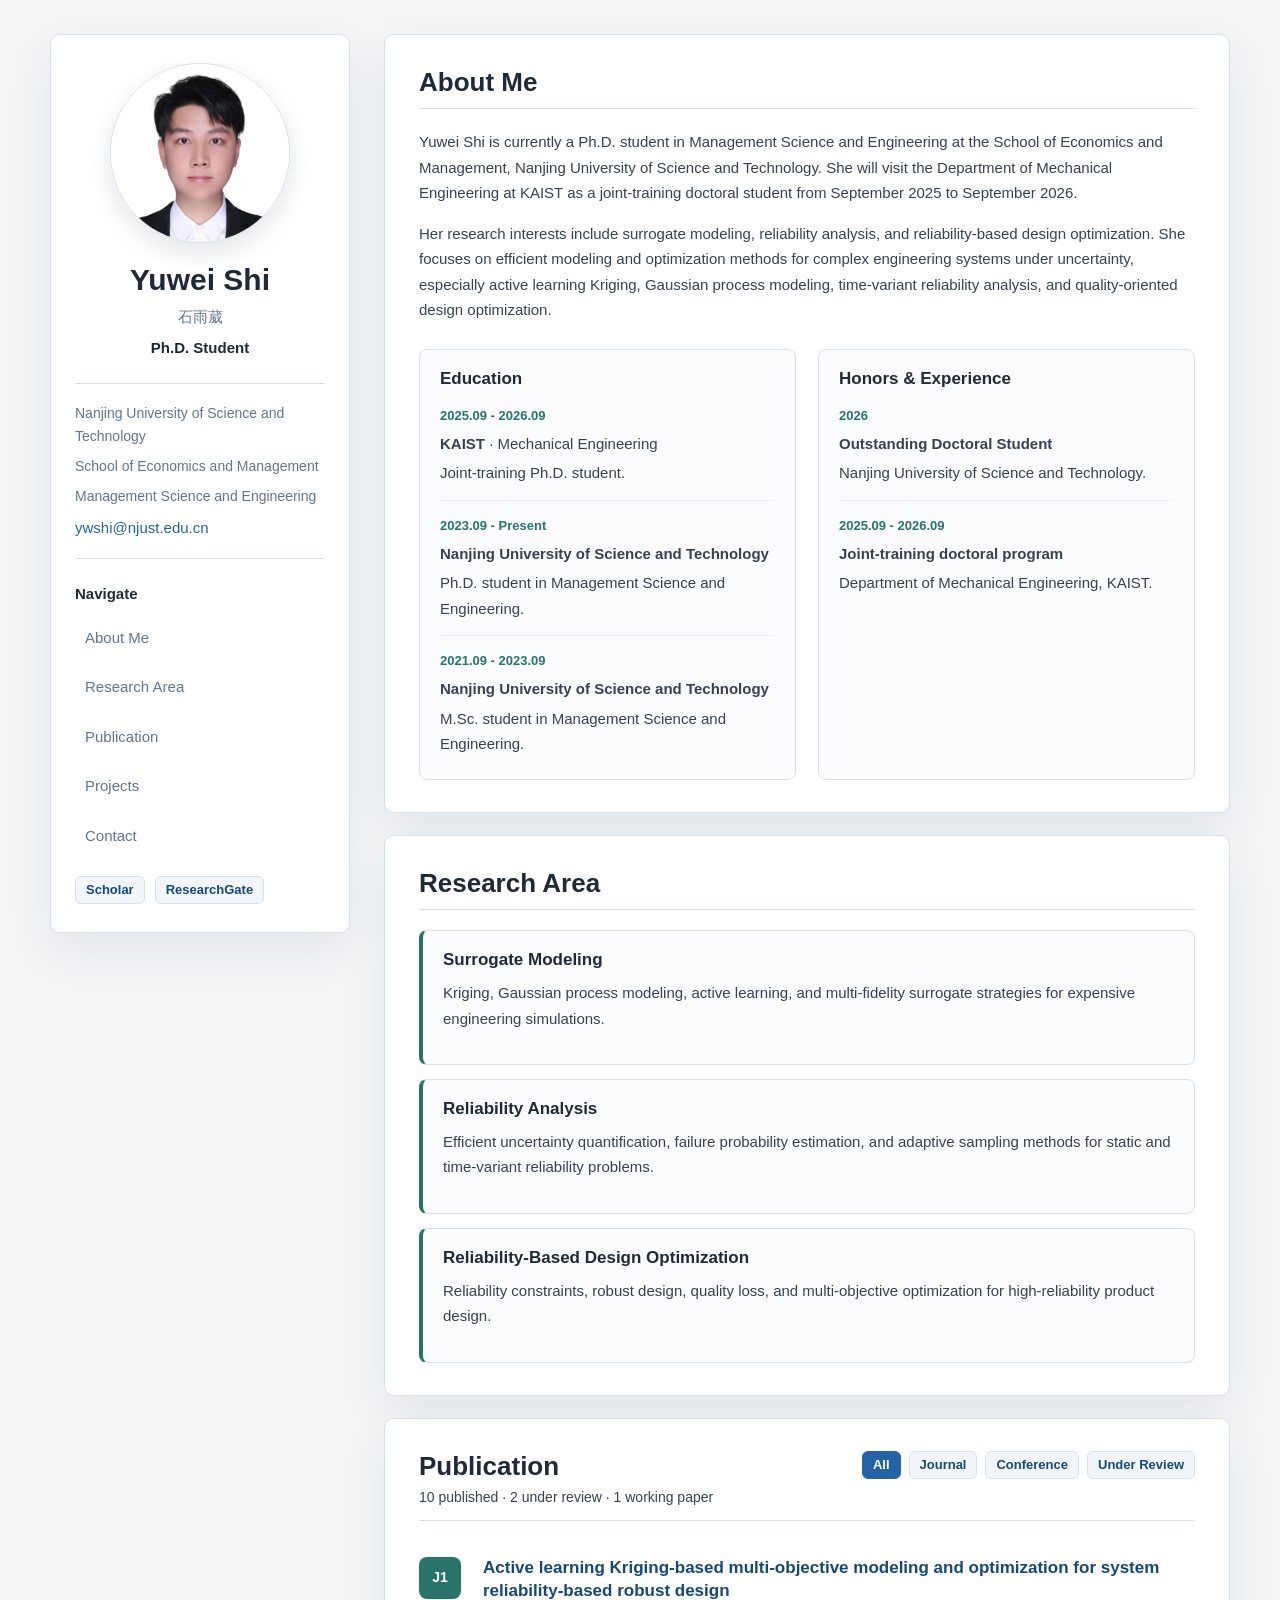
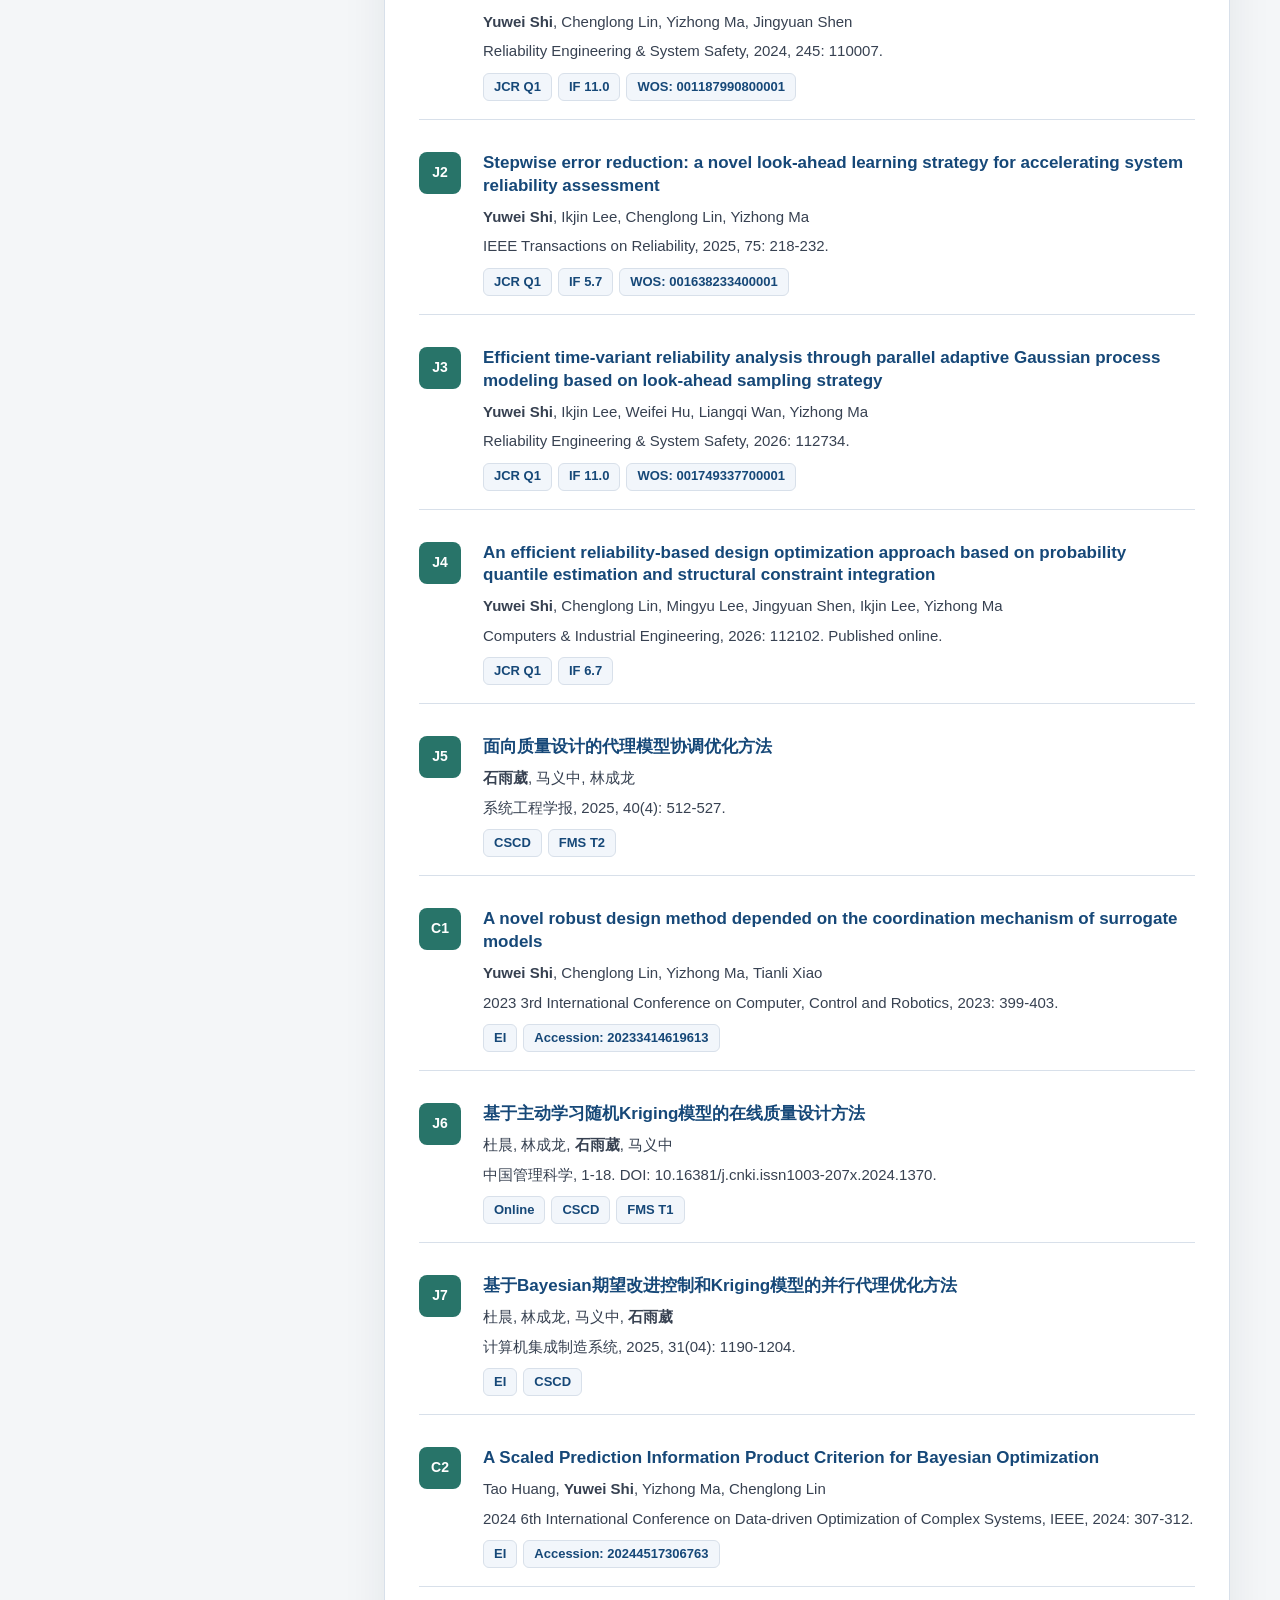
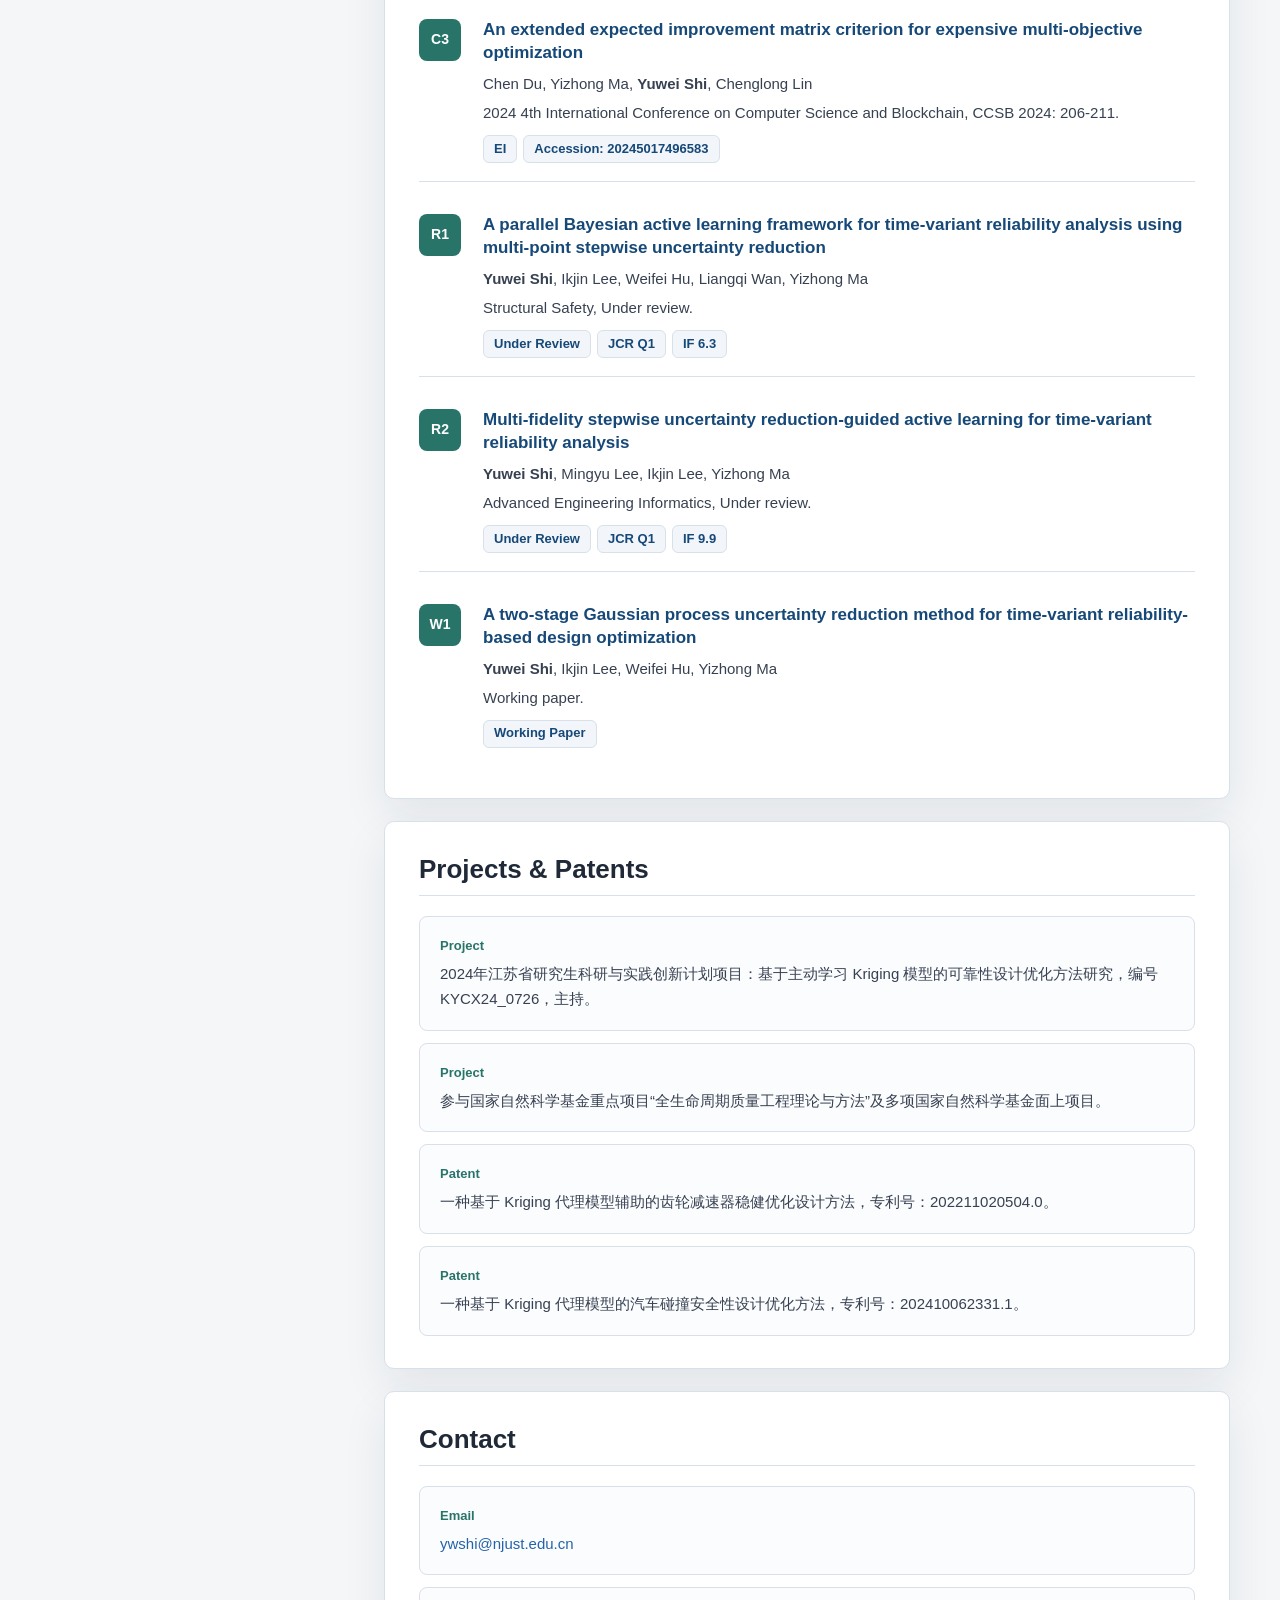
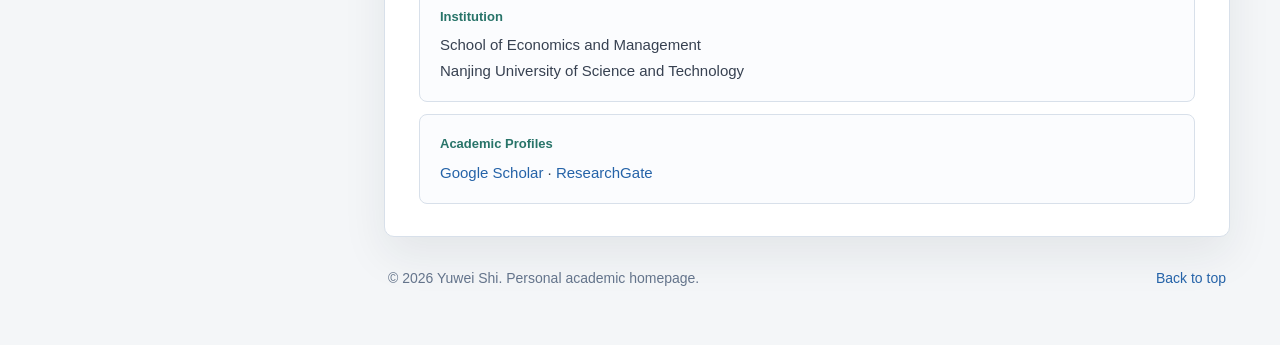
==== commit bda69db9: "Add profile photo" ====
--- a/index.html
+++ b/index.html
@@ -13,7 +13,7 @@
   <body>
     <div class="page-shell">
       <aside class="sidebar" aria-label="个人信息">
-        <div class="profile-photo" aria-hidden="true">YS</div>
+        <img class="profile-photo" src="assets/profile.jpg" alt="Yuwei Shi" />
         <h1>Yuwei Shi</h1>
         <p class="name-cn">石雨葳</p>
         <p class="role">Ph.D. Student</p>
--- a/styles.css
+++ b/styles.css
@@ -60,18 +60,16 @@
 }
 
 .profile-photo {
-  display: grid;
   width: 180px;
   height: 180px;
   margin: 0 auto 20px;
-  place-items: center;
-  color: white;
-  background:
-    radial-gradient(circle at 30% 24%, rgba(255, 255, 255, 0.36), transparent 24%),
-    linear-gradient(135deg, #287469 0%, #2563a8 100%);
+  display: block;
+  object-fit: cover;
+  object-position: center 34%;
+  background: white;
+  border: 1px solid var(--line);
   border-radius: 50%;
-  font-size: 48px;
-  font-weight: 700;
+  box-shadow: 0 10px 26px rgba(31, 41, 55, 0.12);
 }
 
 .sidebar h1 {
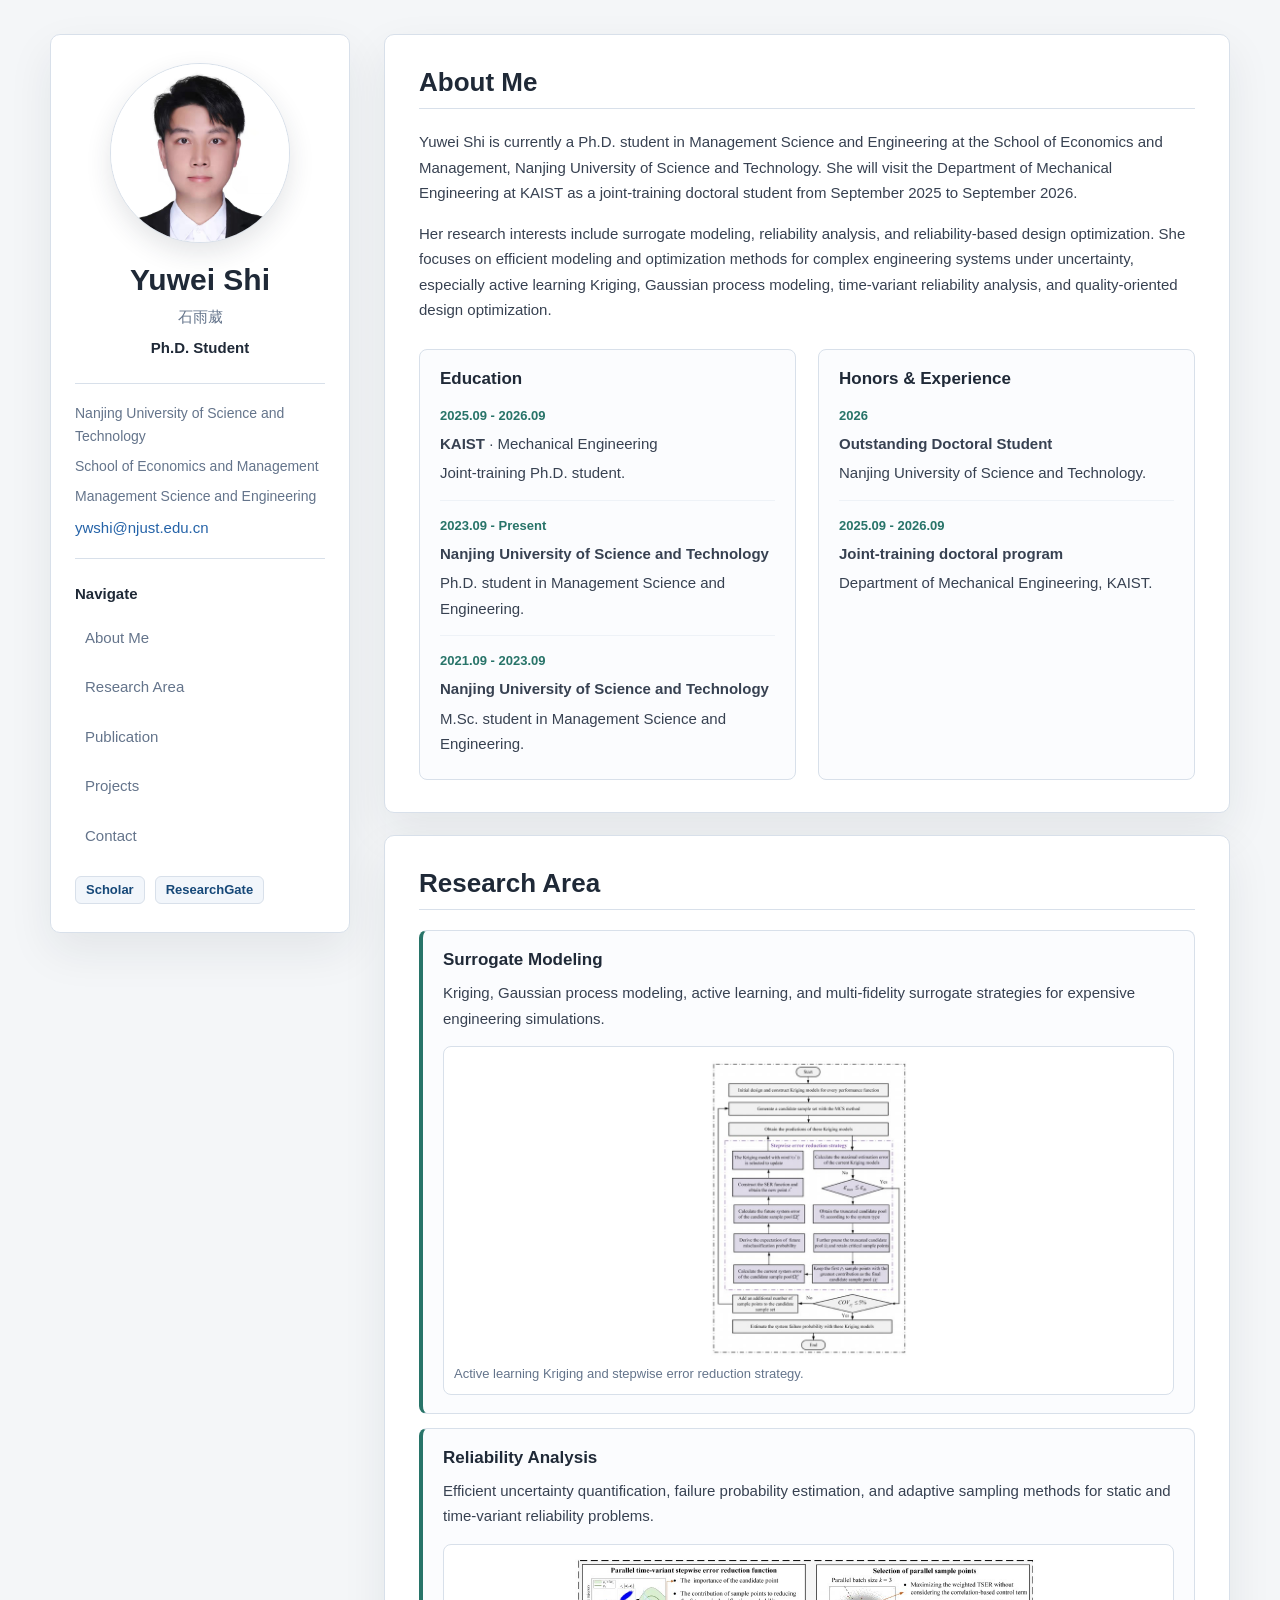
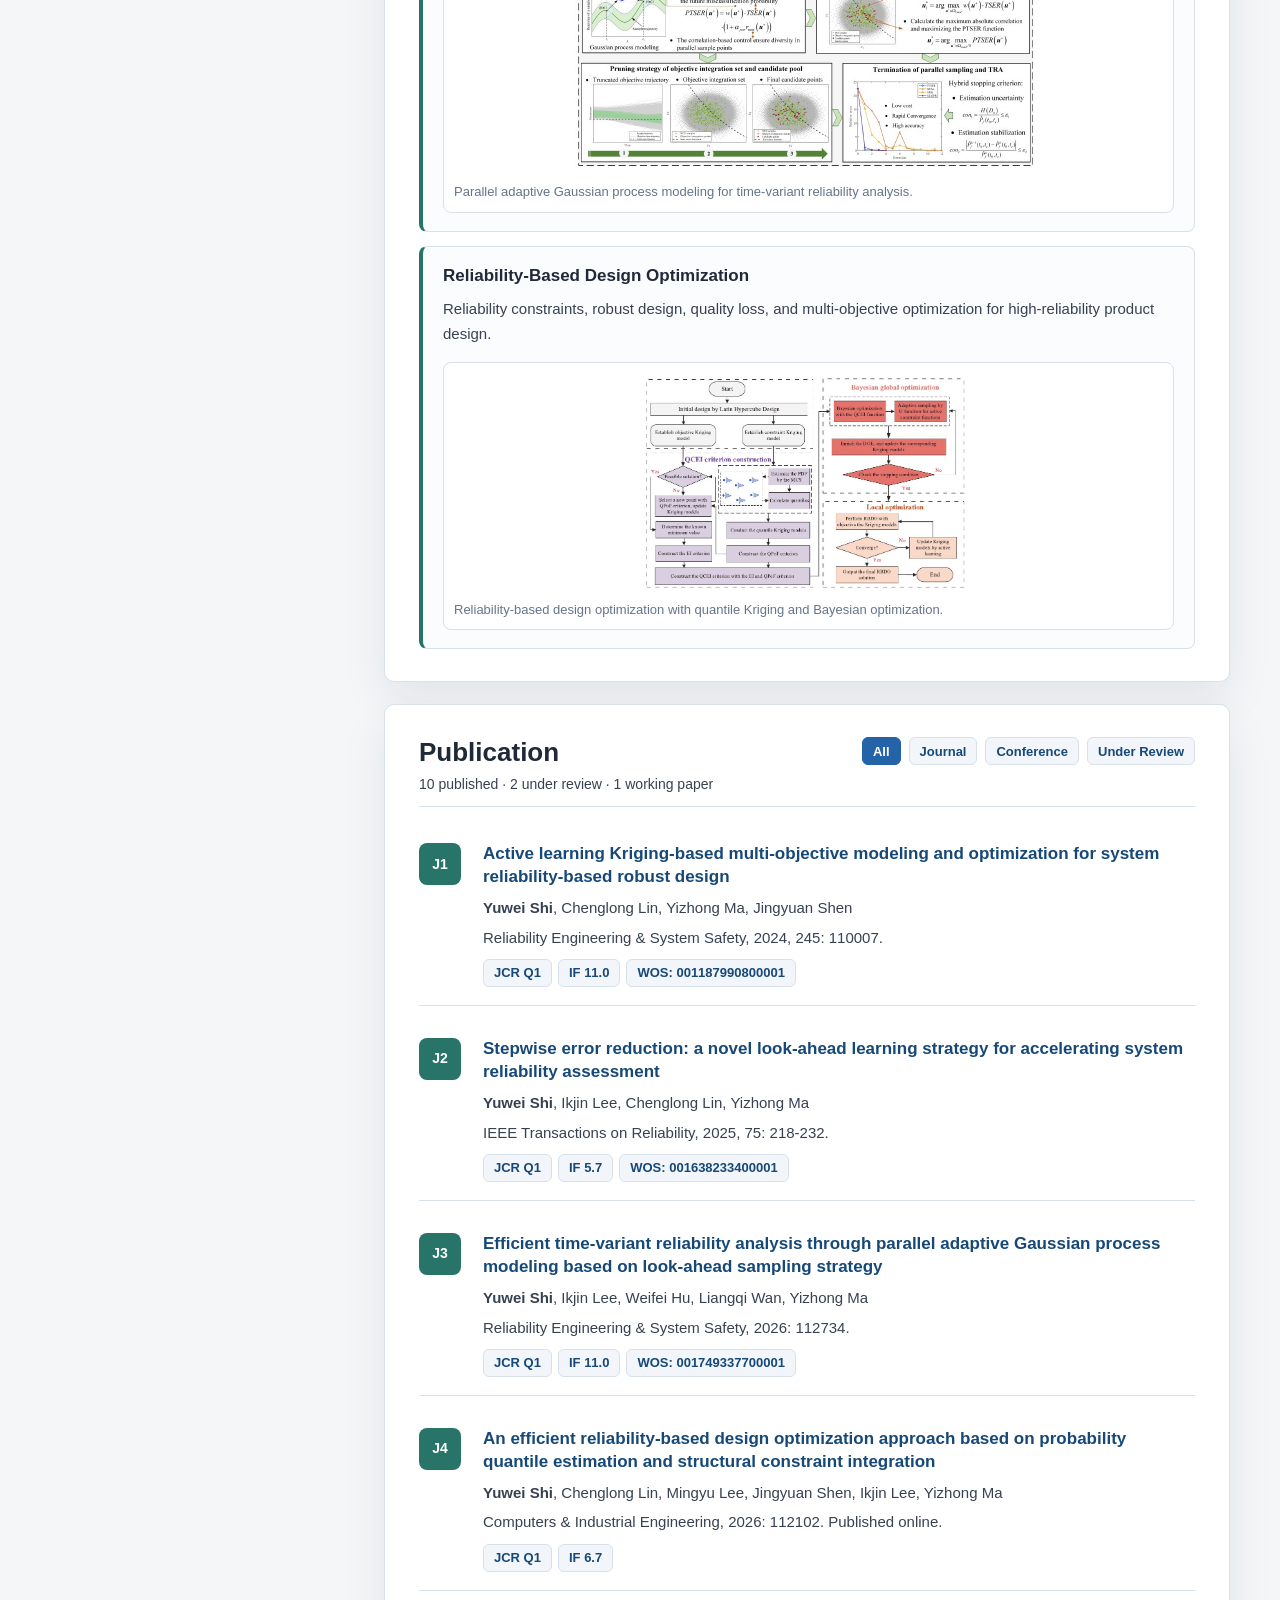
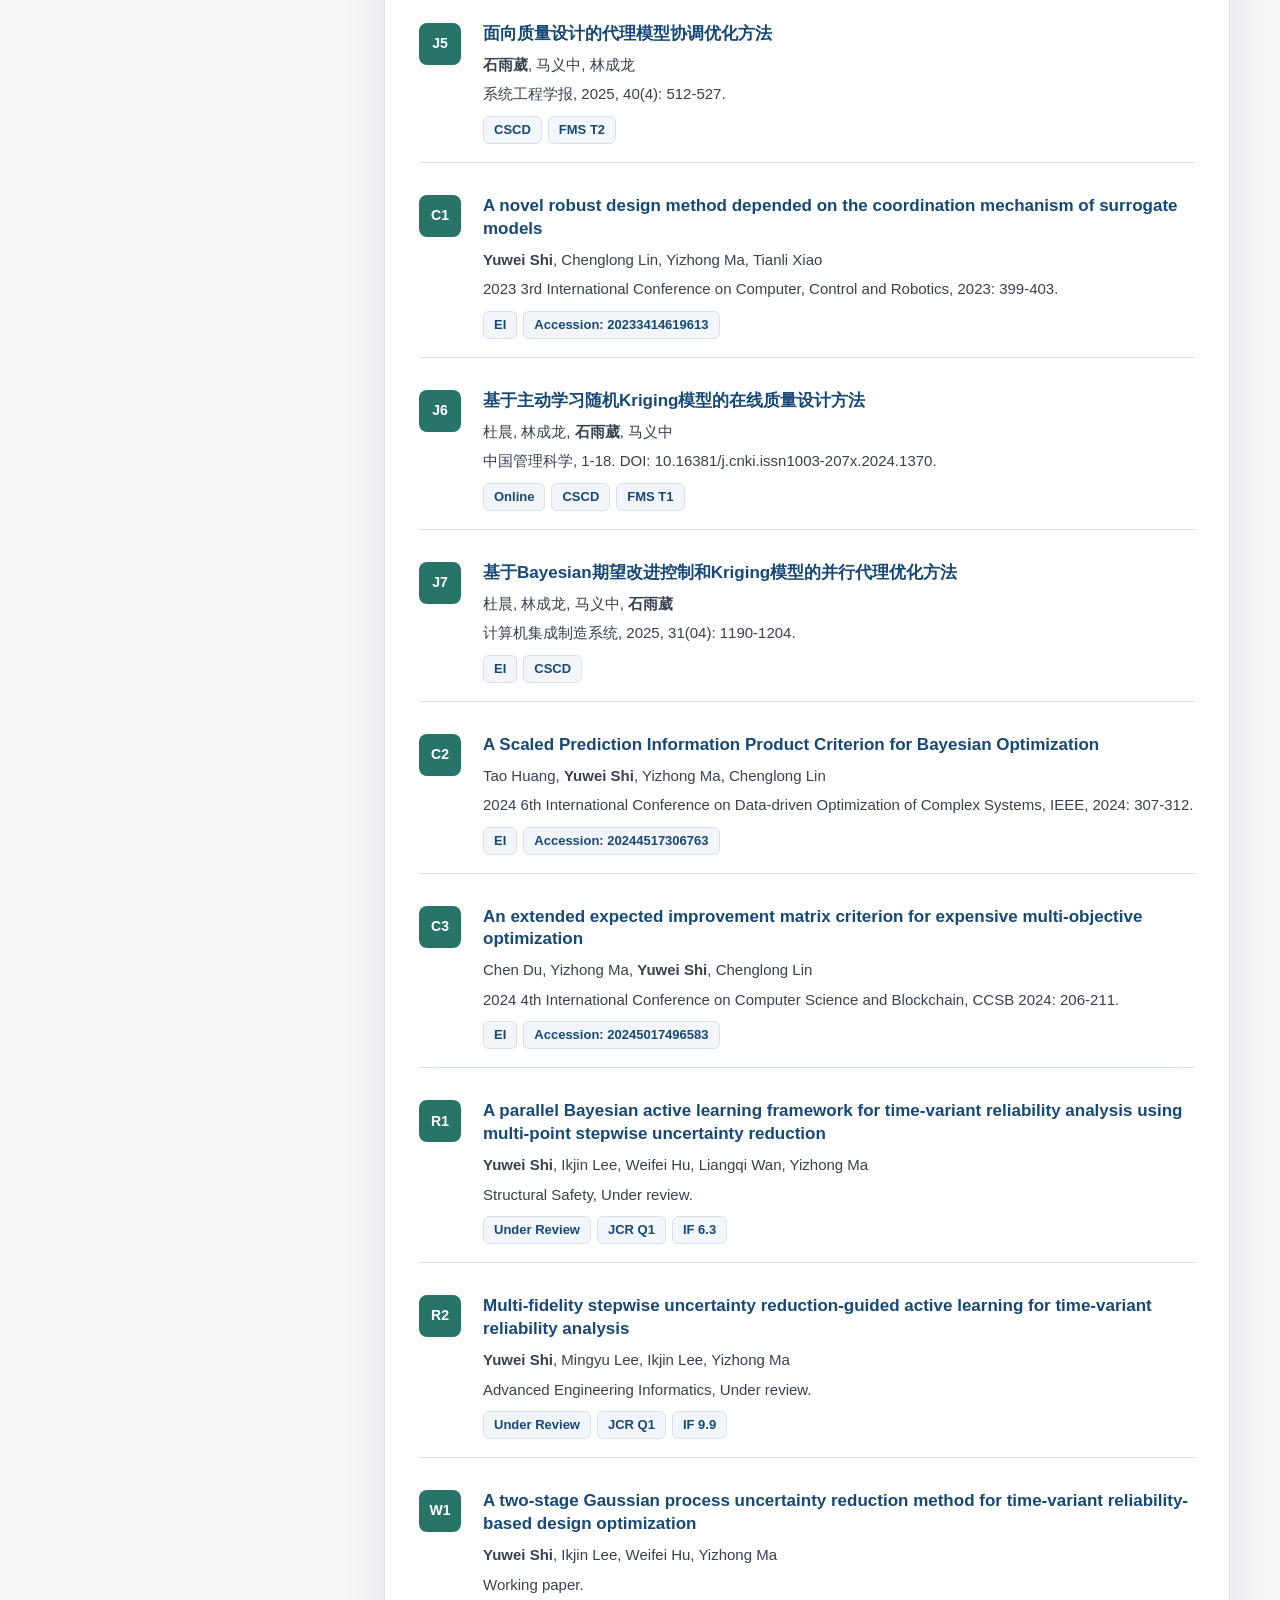
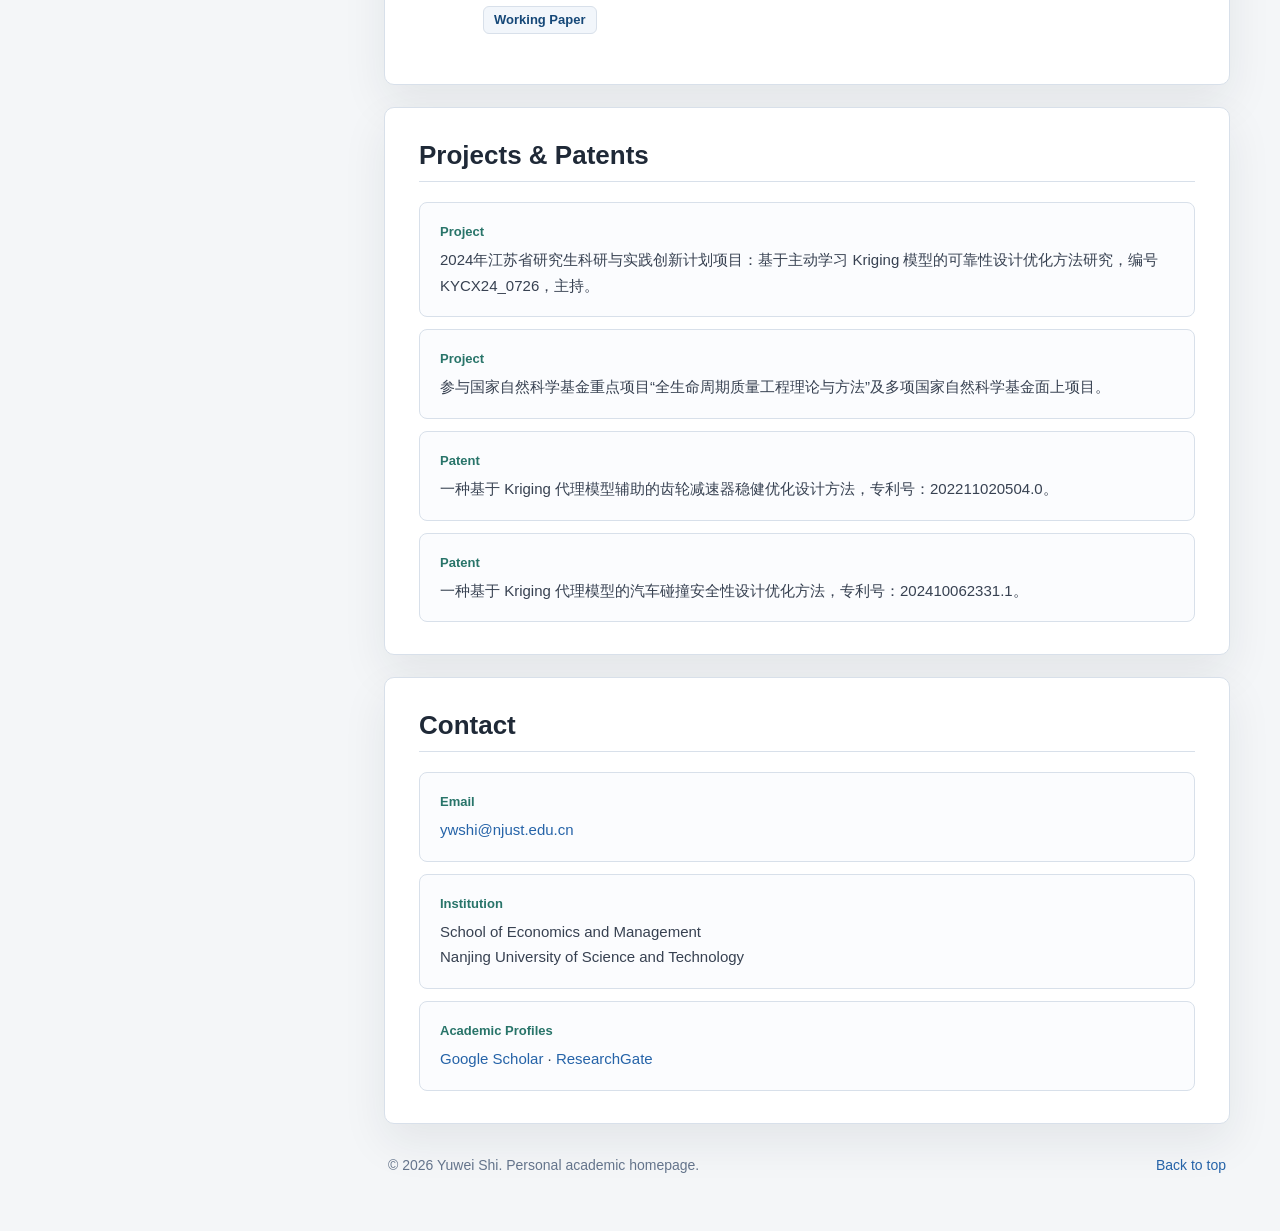
==== commit 5cbc1c67: "Add research figures to English homepage" ====
--- a/index.html
+++ b/index.html
@@ -104,18 +104,30 @@
               <p>
                 Kriging, Gaussian process modeling, active learning, and multi-fidelity surrogate strategies for expensive engineering simulations.
               </p>
+              <figure class="research-figure portrait-figure">
+                <img src="assets/research-surrogate.jpg" alt="Flowchart of stepwise error reduction strategy for active learning Kriging modeling" />
+                <figcaption>Active learning Kriging and stepwise error reduction strategy.</figcaption>
+              </figure>
             </article>
             <article>
               <h3>Reliability Analysis</h3>
               <p>
                 Efficient uncertainty quantification, failure probability estimation, and adaptive sampling methods for static and time-variant reliability problems.
               </p>
+              <figure class="research-figure">
+                <img src="assets/research-reliability.jpg" alt="Overview of parallel time-variant stepwise error reduction method" />
+                <figcaption>Parallel adaptive Gaussian process modeling for time-variant reliability analysis.</figcaption>
+              </figure>
             </article>
             <article>
               <h3>Reliability-Based Design Optimization</h3>
               <p>
                 Reliability constraints, robust design, quality loss, and multi-objective optimization for high-reliability product design.
               </p>
+              <figure class="research-figure">
+                <img src="assets/research-rbdo.jpg" alt="Flowchart of reliability-based design optimization based on probability quantile estimation" />
+                <figcaption>Reliability-based design optimization with quantile Kriging and Bayesian optimization.</figcaption>
+              </figure>
             </article>
           </div>
         </section>
--- a/styles.css
+++ b/styles.css
@@ -238,6 +238,34 @@
   border-left: 4px solid var(--green);
 }
 
+.research-figure {
+  margin: 14px 0 0;
+  padding: 10px;
+  background: white;
+  border: 1px solid var(--line);
+  border-radius: 8px;
+}
+
+.research-figure img {
+  display: block;
+  width: 100%;
+  height: 220px;
+  object-fit: contain;
+  background: white;
+  border-radius: 4px;
+}
+
+.portrait-figure img {
+  height: 300px;
+}
+
+.research-figure figcaption {
+  margin-top: 8px;
+  color: var(--muted);
+  font-size: 13px;
+  line-height: 1.45;
+}
+
 .section-title-row {
   display: flex;
   align-items: flex-start;
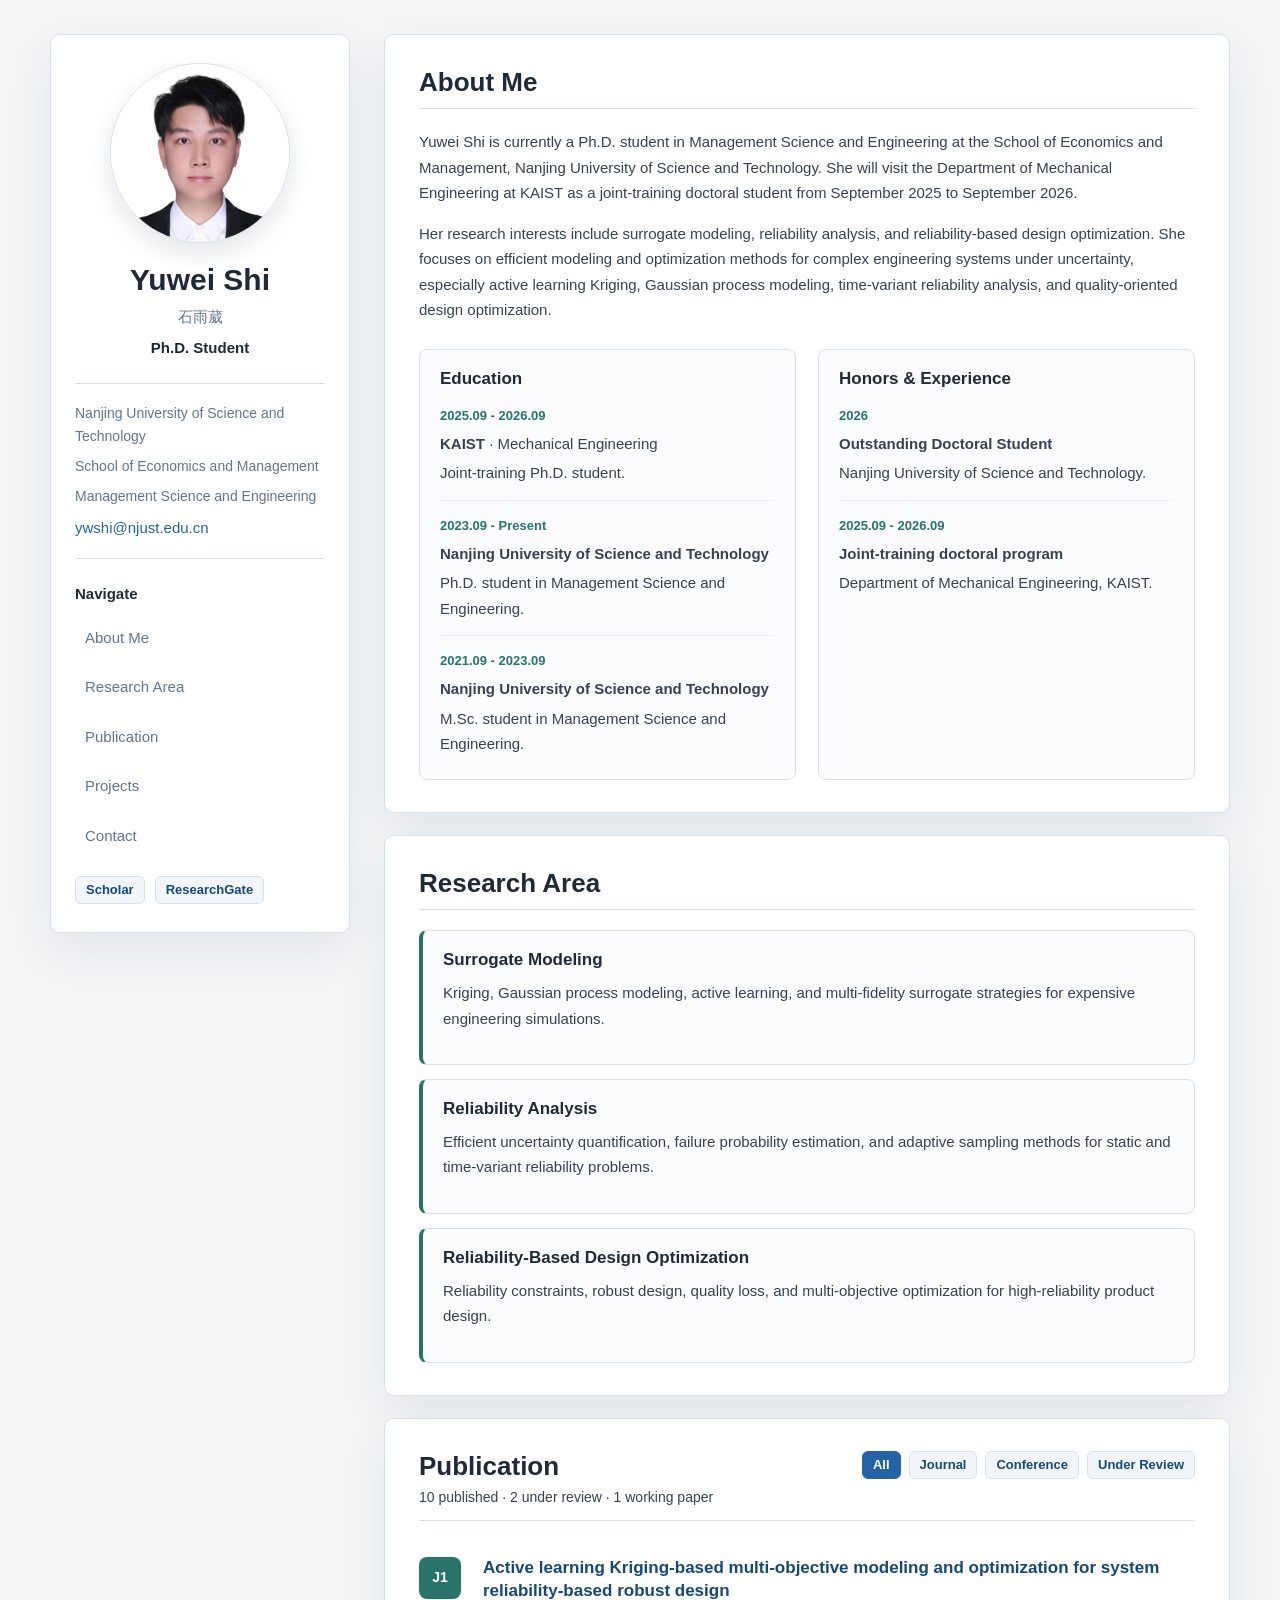
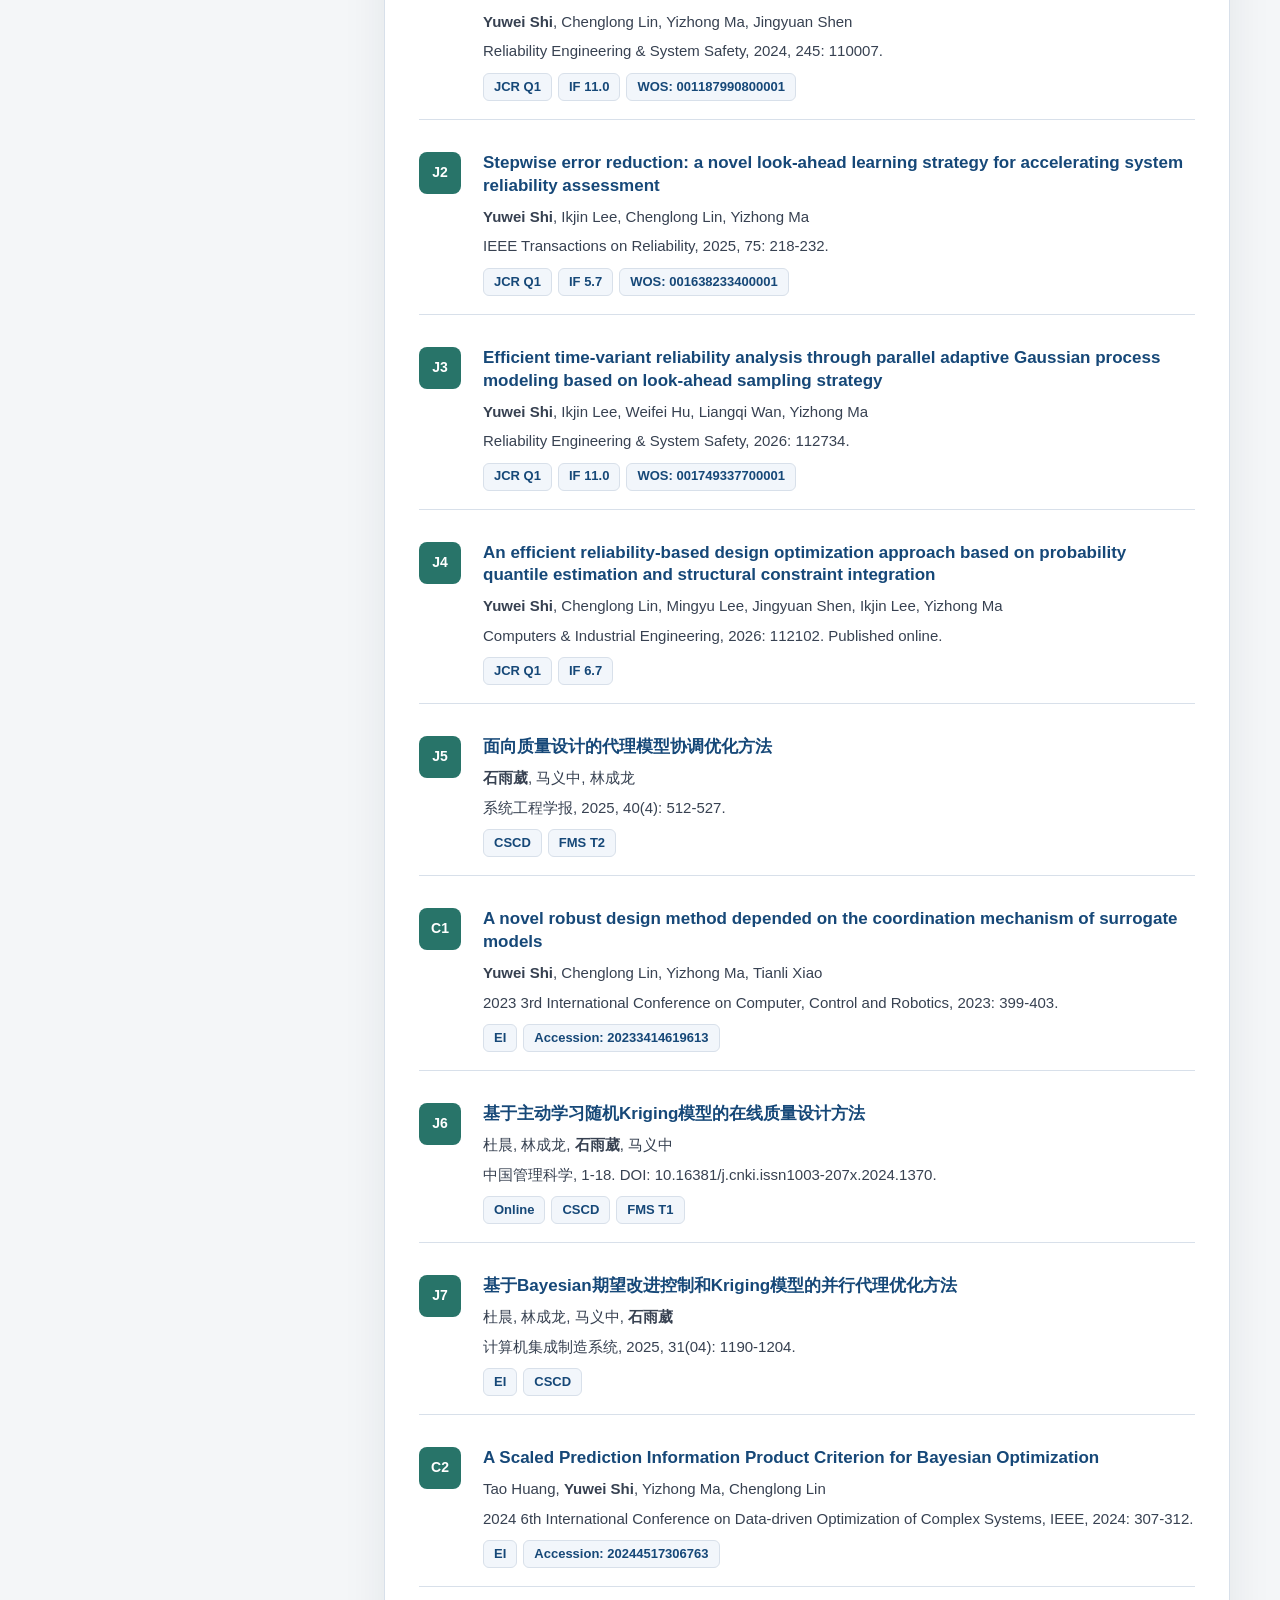
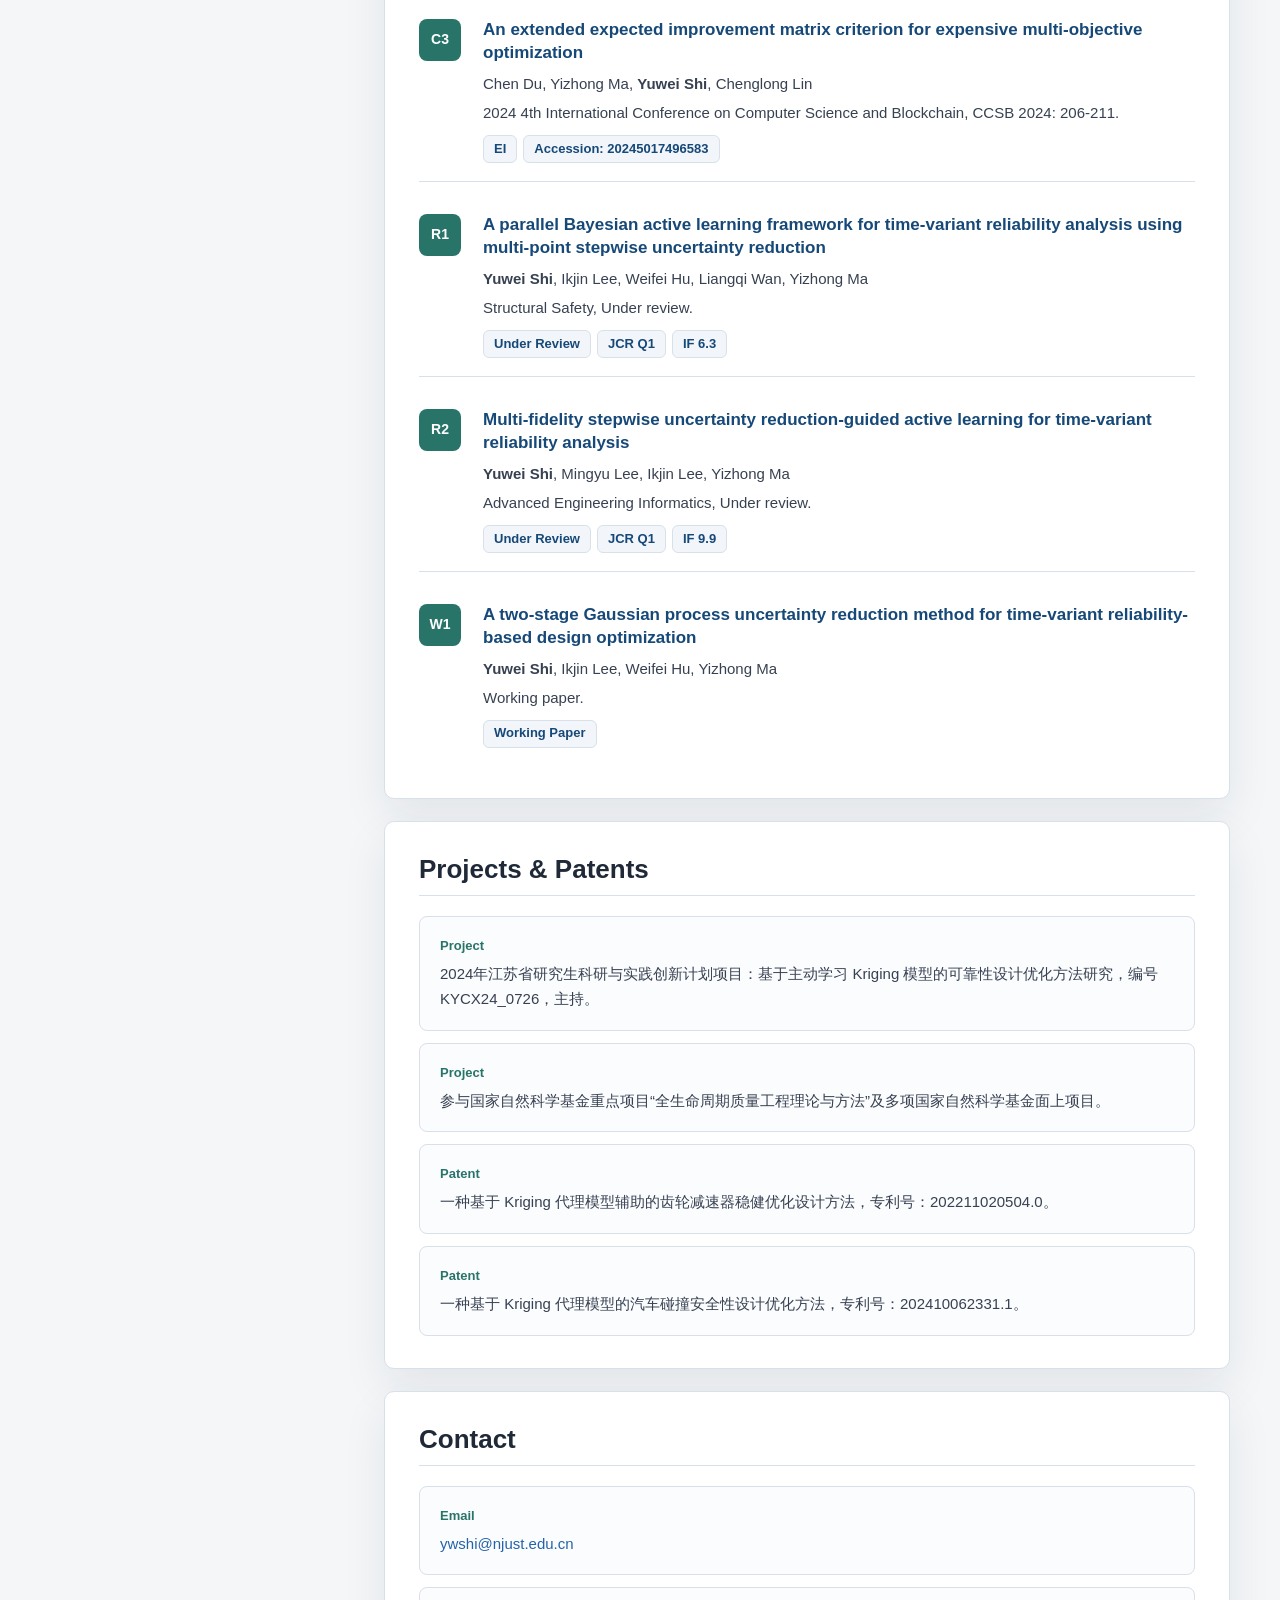
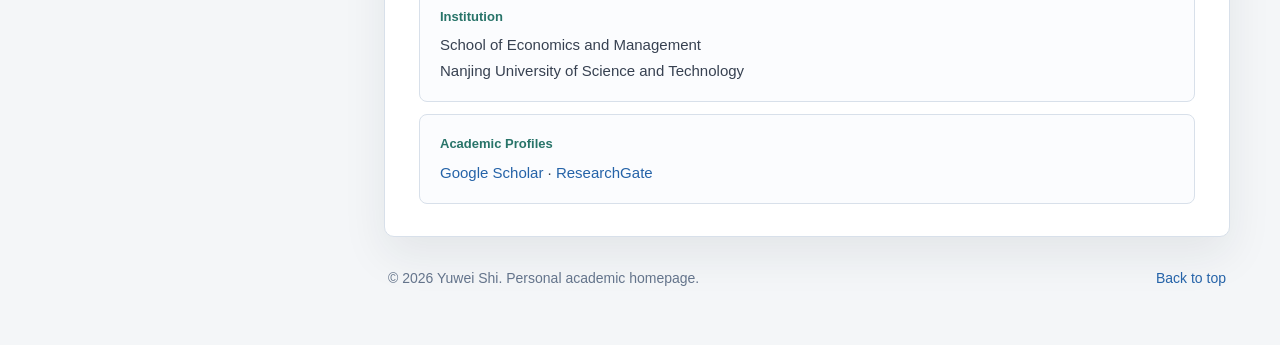
==== commit 410b067f: "Revert "Add research figures to English homepage" This reverts commit 5cbc1c6711dfd356d6cdcb7aaec767" ====
--- a/index.html
+++ b/index.html
@@ -104,30 +104,18 @@
               <p>
                 Kriging, Gaussian process modeling, active learning, and multi-fidelity surrogate strategies for expensive engineering simulations.
               </p>
-              <figure class="research-figure portrait-figure">
-                <img src="assets/research-surrogate.jpg" alt="Flowchart of stepwise error reduction strategy for active learning Kriging modeling" />
-                <figcaption>Active learning Kriging and stepwise error reduction strategy.</figcaption>
-              </figure>
             </article>
             <article>
               <h3>Reliability Analysis</h3>
               <p>
                 Efficient uncertainty quantification, failure probability estimation, and adaptive sampling methods for static and time-variant reliability problems.
               </p>
-              <figure class="research-figure">
-                <img src="assets/research-reliability.jpg" alt="Overview of parallel time-variant stepwise error reduction method" />
-                <figcaption>Parallel adaptive Gaussian process modeling for time-variant reliability analysis.</figcaption>
-              </figure>
             </article>
             <article>
               <h3>Reliability-Based Design Optimization</h3>
               <p>
                 Reliability constraints, robust design, quality loss, and multi-objective optimization for high-reliability product design.
               </p>
-              <figure class="research-figure">
-                <img src="assets/research-rbdo.jpg" alt="Flowchart of reliability-based design optimization based on probability quantile estimation" />
-                <figcaption>Reliability-based design optimization with quantile Kriging and Bayesian optimization.</figcaption>
-              </figure>
             </article>
           </div>
         </section>
--- a/styles.css
+++ b/styles.css
@@ -238,34 +238,6 @@
   border-left: 4px solid var(--green);
 }
 
-.research-figure {
-  margin: 14px 0 0;
-  padding: 10px;
-  background: white;
-  border: 1px solid var(--line);
-  border-radius: 8px;
-}
-
-.research-figure img {
-  display: block;
-  width: 100%;
-  height: 220px;
-  object-fit: contain;
-  background: white;
-  border-radius: 4px;
-}
-
-.portrait-figure img {
-  height: 300px;
-}
-
-.research-figure figcaption {
-  margin-top: 8px;
-  color: var(--muted);
-  font-size: 13px;
-  line-height: 1.45;
-}
-
 .section-title-row {
   display: flex;
   align-items: flex-start;
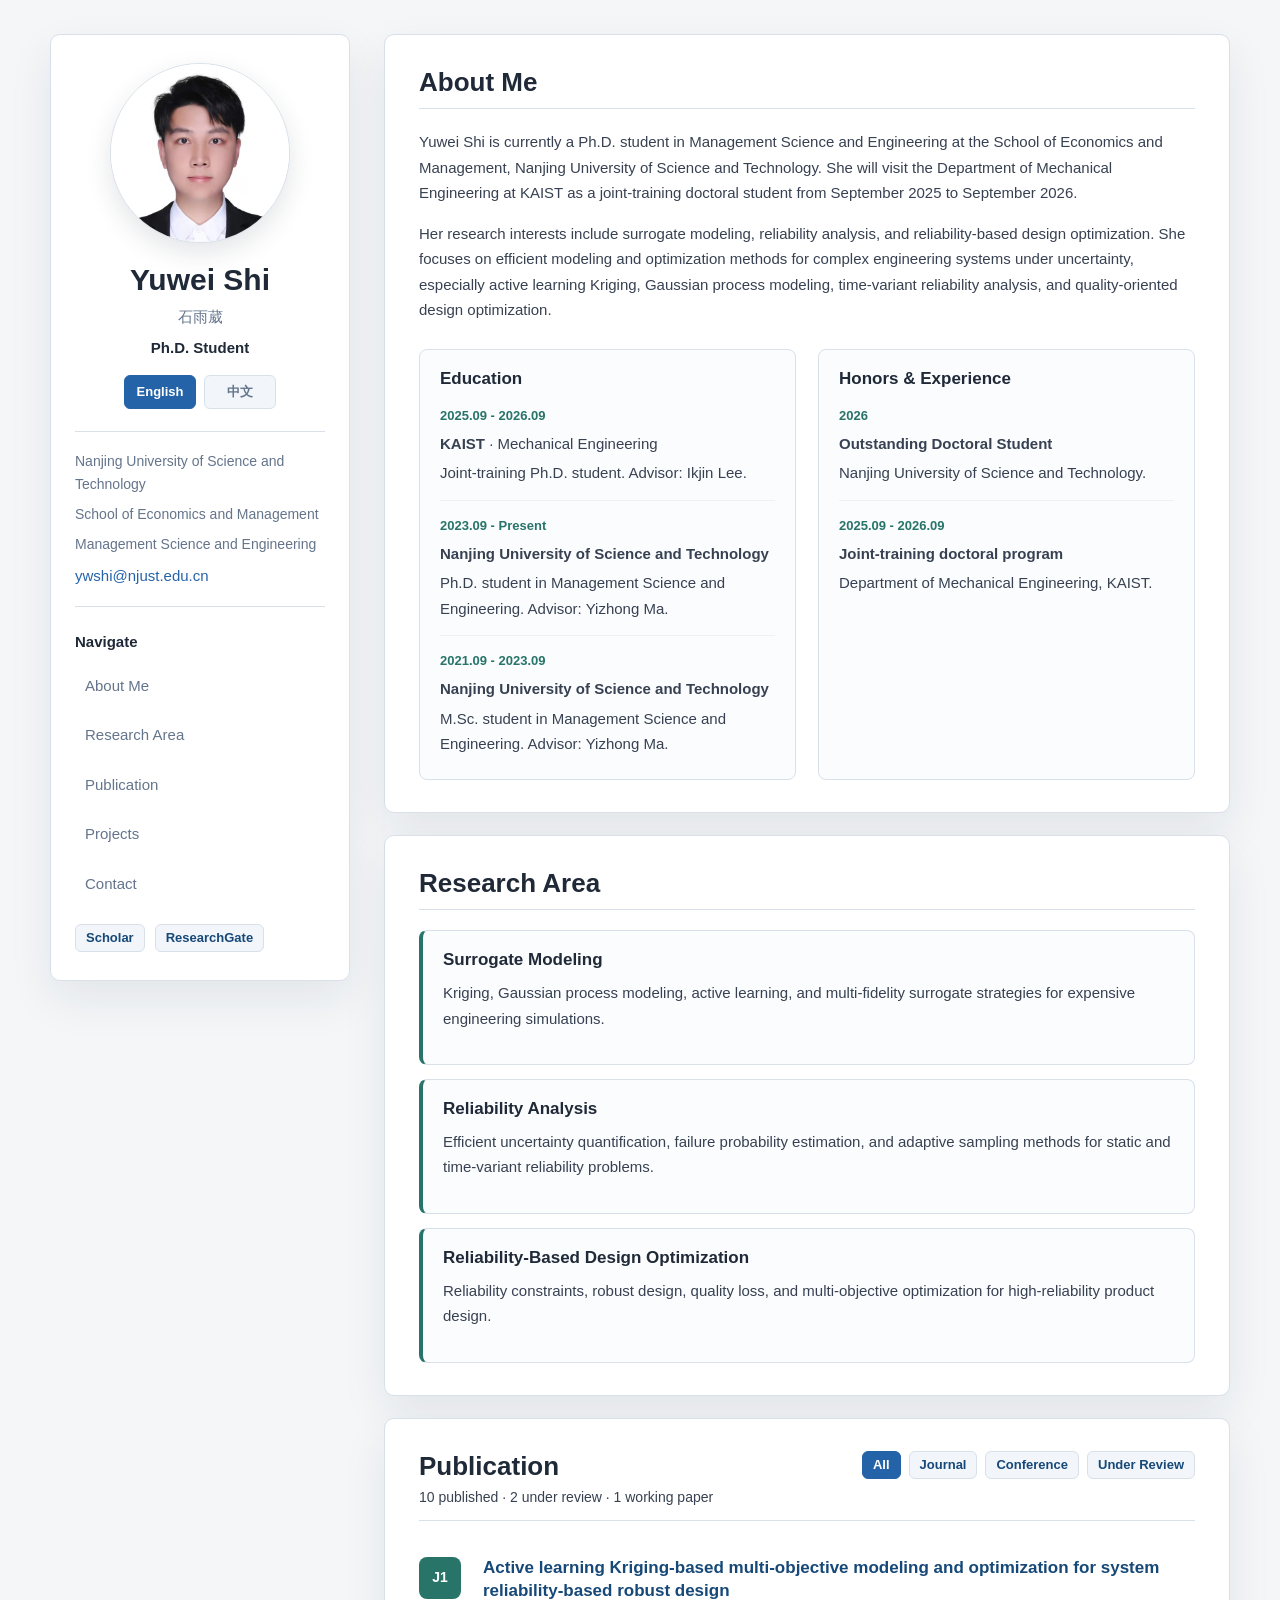
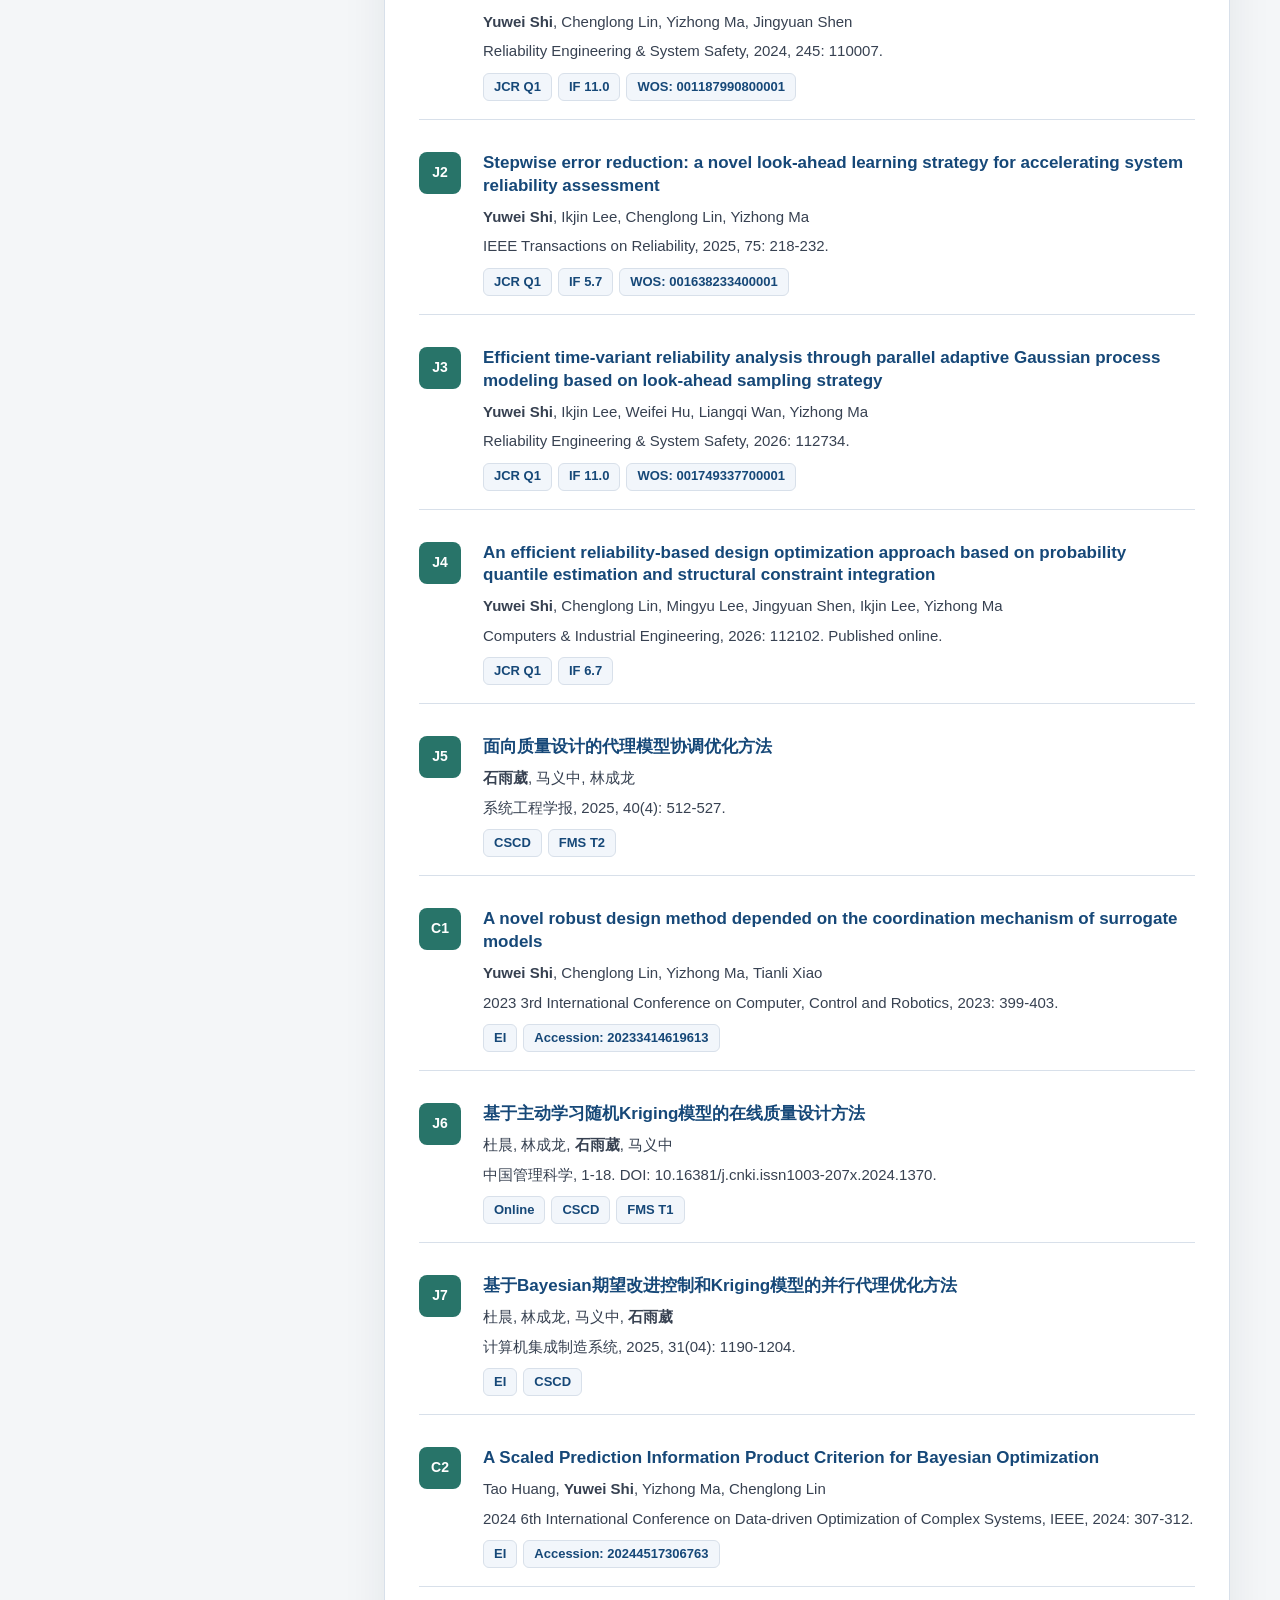
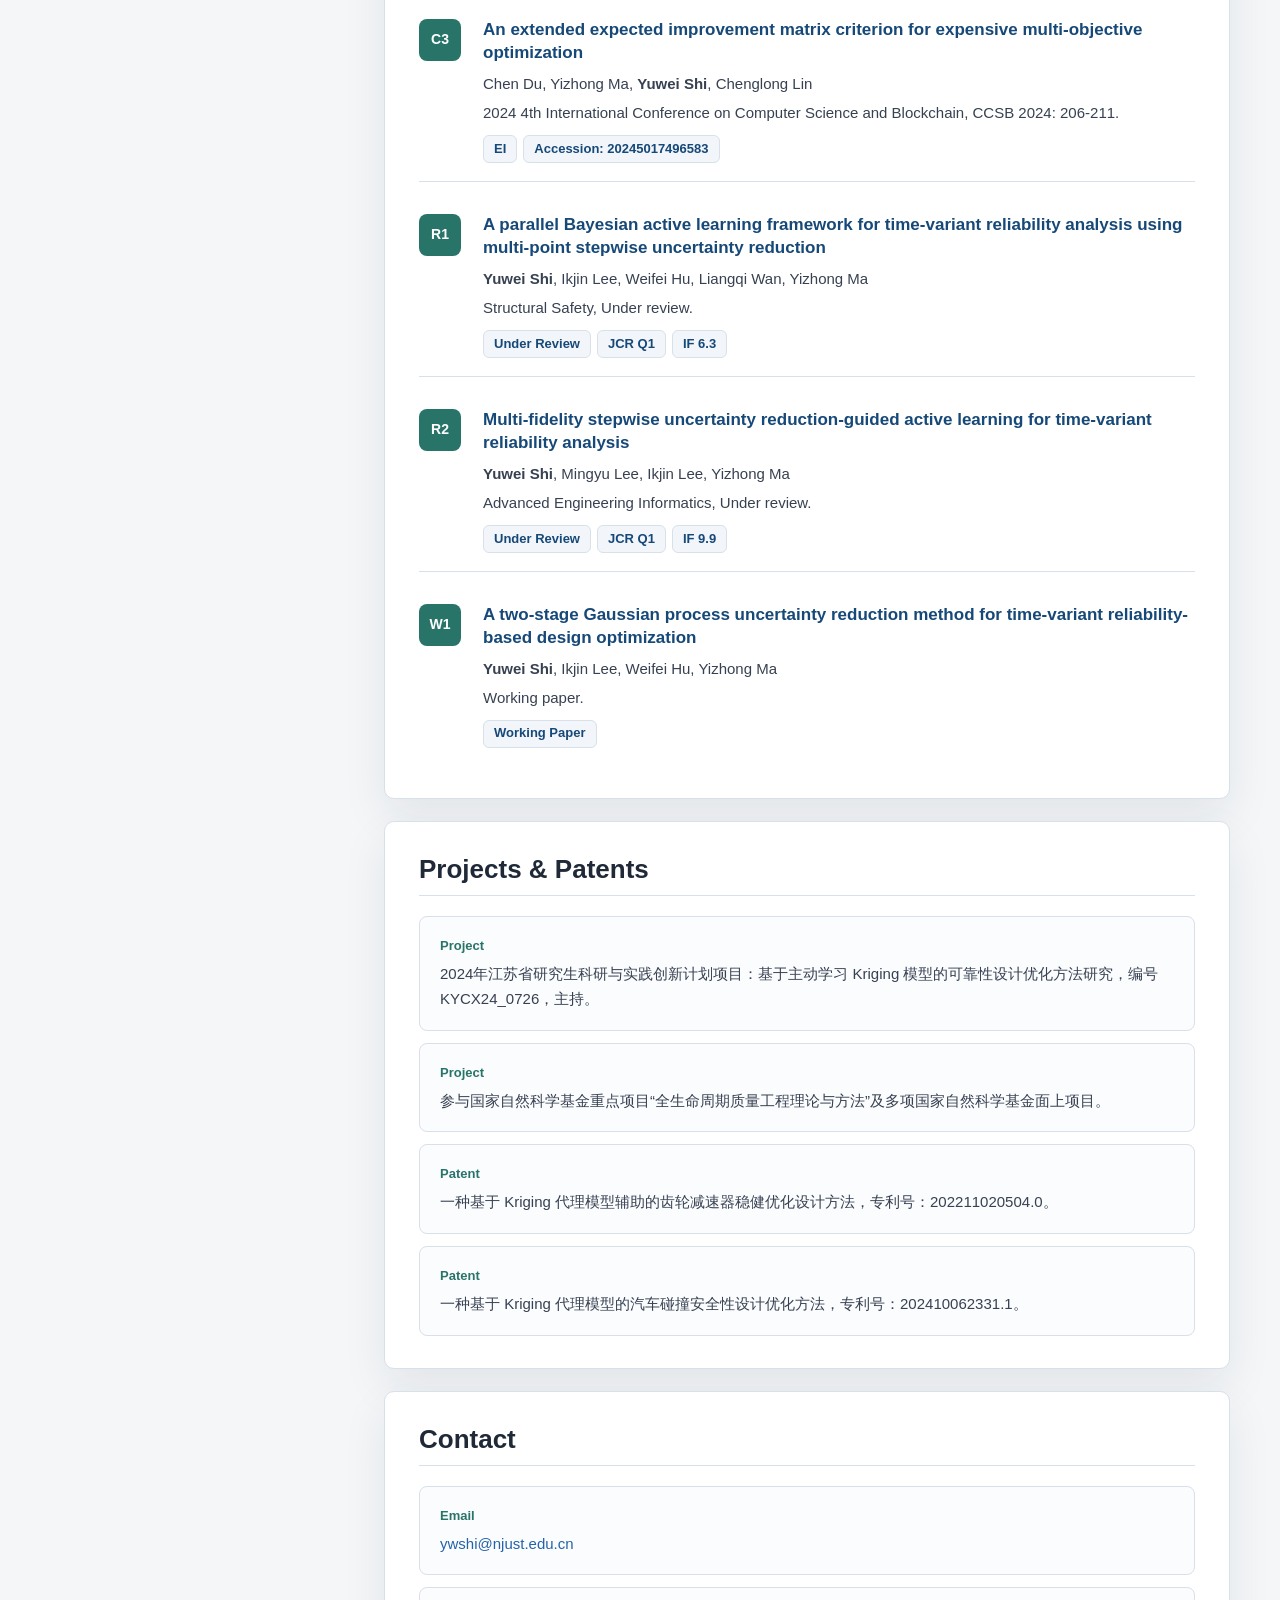
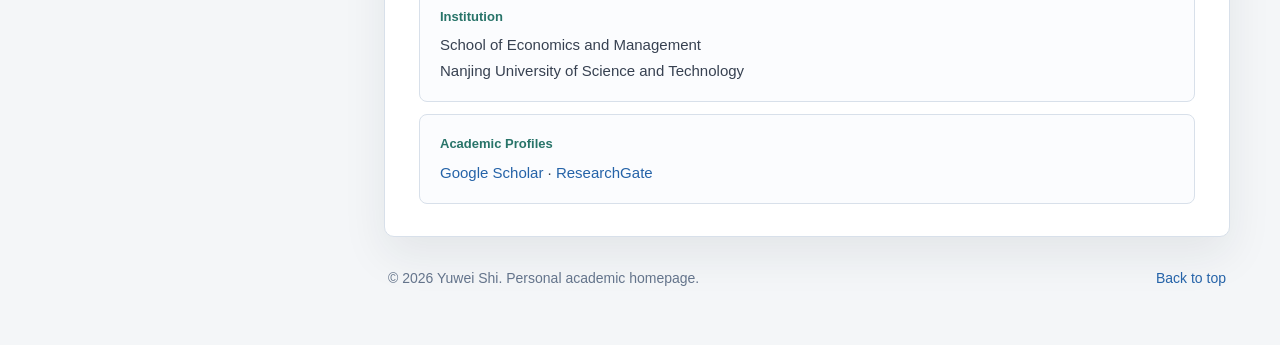
==== commit 8b988171: "Add advisors to education section" ====
--- a/index.html
+++ b/index.html
@@ -17,6 +17,10 @@
         <h1>Yuwei Shi</h1>
         <p class="name-cn">石雨葳</p>
         <p class="role">Ph.D. Student</p>
+        <div class="language-switch" aria-label="Language switch">
+          <a class="active" href="index.html">English</a>
+          <a href="zh.html">中文</a>
+        </div>
 
         <div class="profile-facts">
           <p>Nanjing University of Science and Technology</p>
@@ -66,17 +70,17 @@
               <div class="cv-item">
                 <span>2025.09 - 2026.09</span>
                 <p><strong>KAIST</strong> · Mechanical Engineering</p>
-                <p>Joint-training Ph.D. student.</p>
+                <p>Joint-training Ph.D. student. Advisor: Ikjin Lee.</p>
               </div>
               <div class="cv-item">
                 <span>2023.09 - Present</span>
                 <p><strong>Nanjing University of Science and Technology</strong></p>
-                <p>Ph.D. student in Management Science and Engineering.</p>
+                <p>Ph.D. student in Management Science and Engineering. Advisor: Yizhong Ma.</p>
               </div>
               <div class="cv-item">
                 <span>2021.09 - 2023.09</span>
                 <p><strong>Nanjing University of Science and Technology</strong></p>
-                <p>M.Sc. student in Management Science and Engineering.</p>
+                <p>M.Sc. student in Management Science and Engineering. Advisor: Yizhong Ma.</p>
               </div>
             </article>
 
--- a/styles.css
+++ b/styles.css
@@ -91,6 +91,32 @@
   font-weight: 700;
 }
 
+.language-switch {
+  display: flex;
+  justify-content: center;
+  gap: 8px;
+  margin-top: 14px;
+}
+
+.language-switch a {
+  min-width: 72px;
+  padding: 5px 10px;
+  color: var(--muted);
+  text-align: center;
+  background: var(--tag);
+  border: 1px solid var(--line);
+  border-radius: 6px;
+  font-size: 13px;
+  font-weight: 700;
+}
+
+.language-switch a.active {
+  color: white;
+  background: var(--blue);
+  border-color: var(--blue);
+  text-decoration: none;
+}
+
 .profile-facts {
   display: grid;
   gap: 6px;
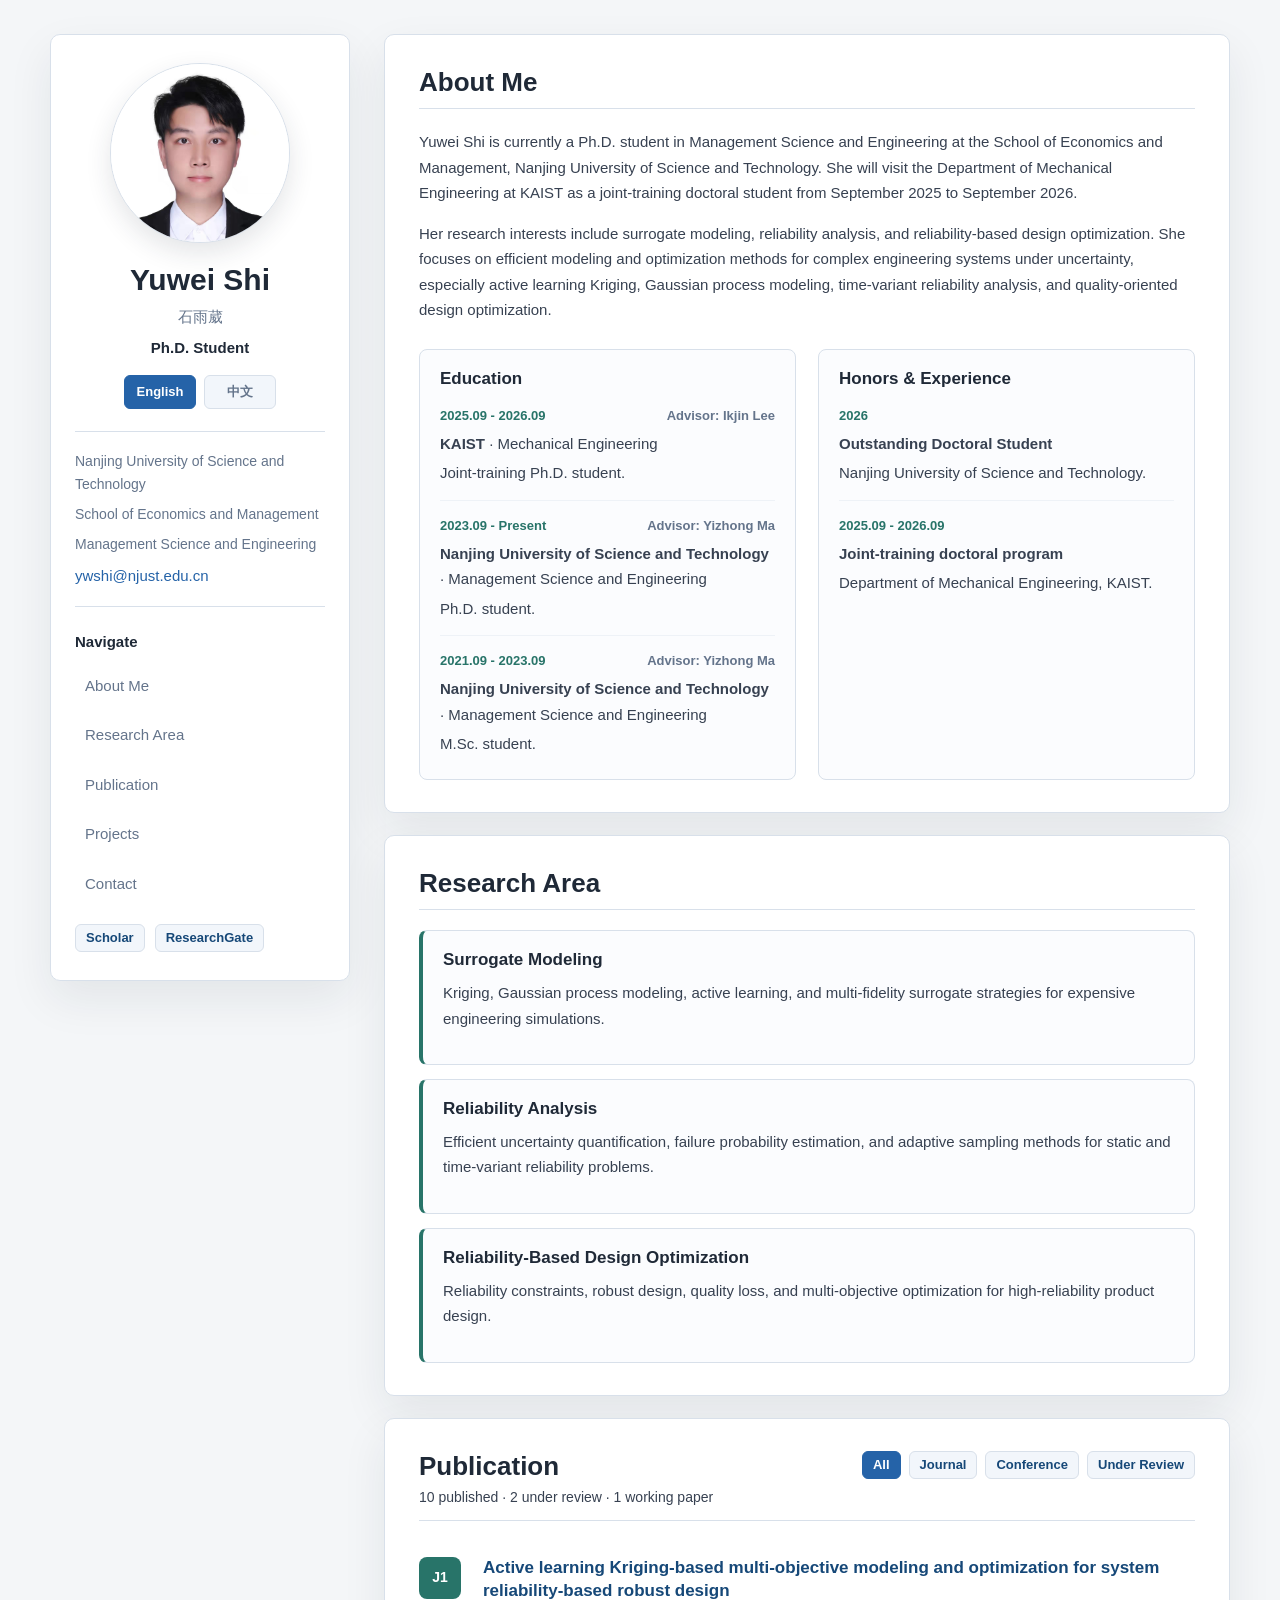
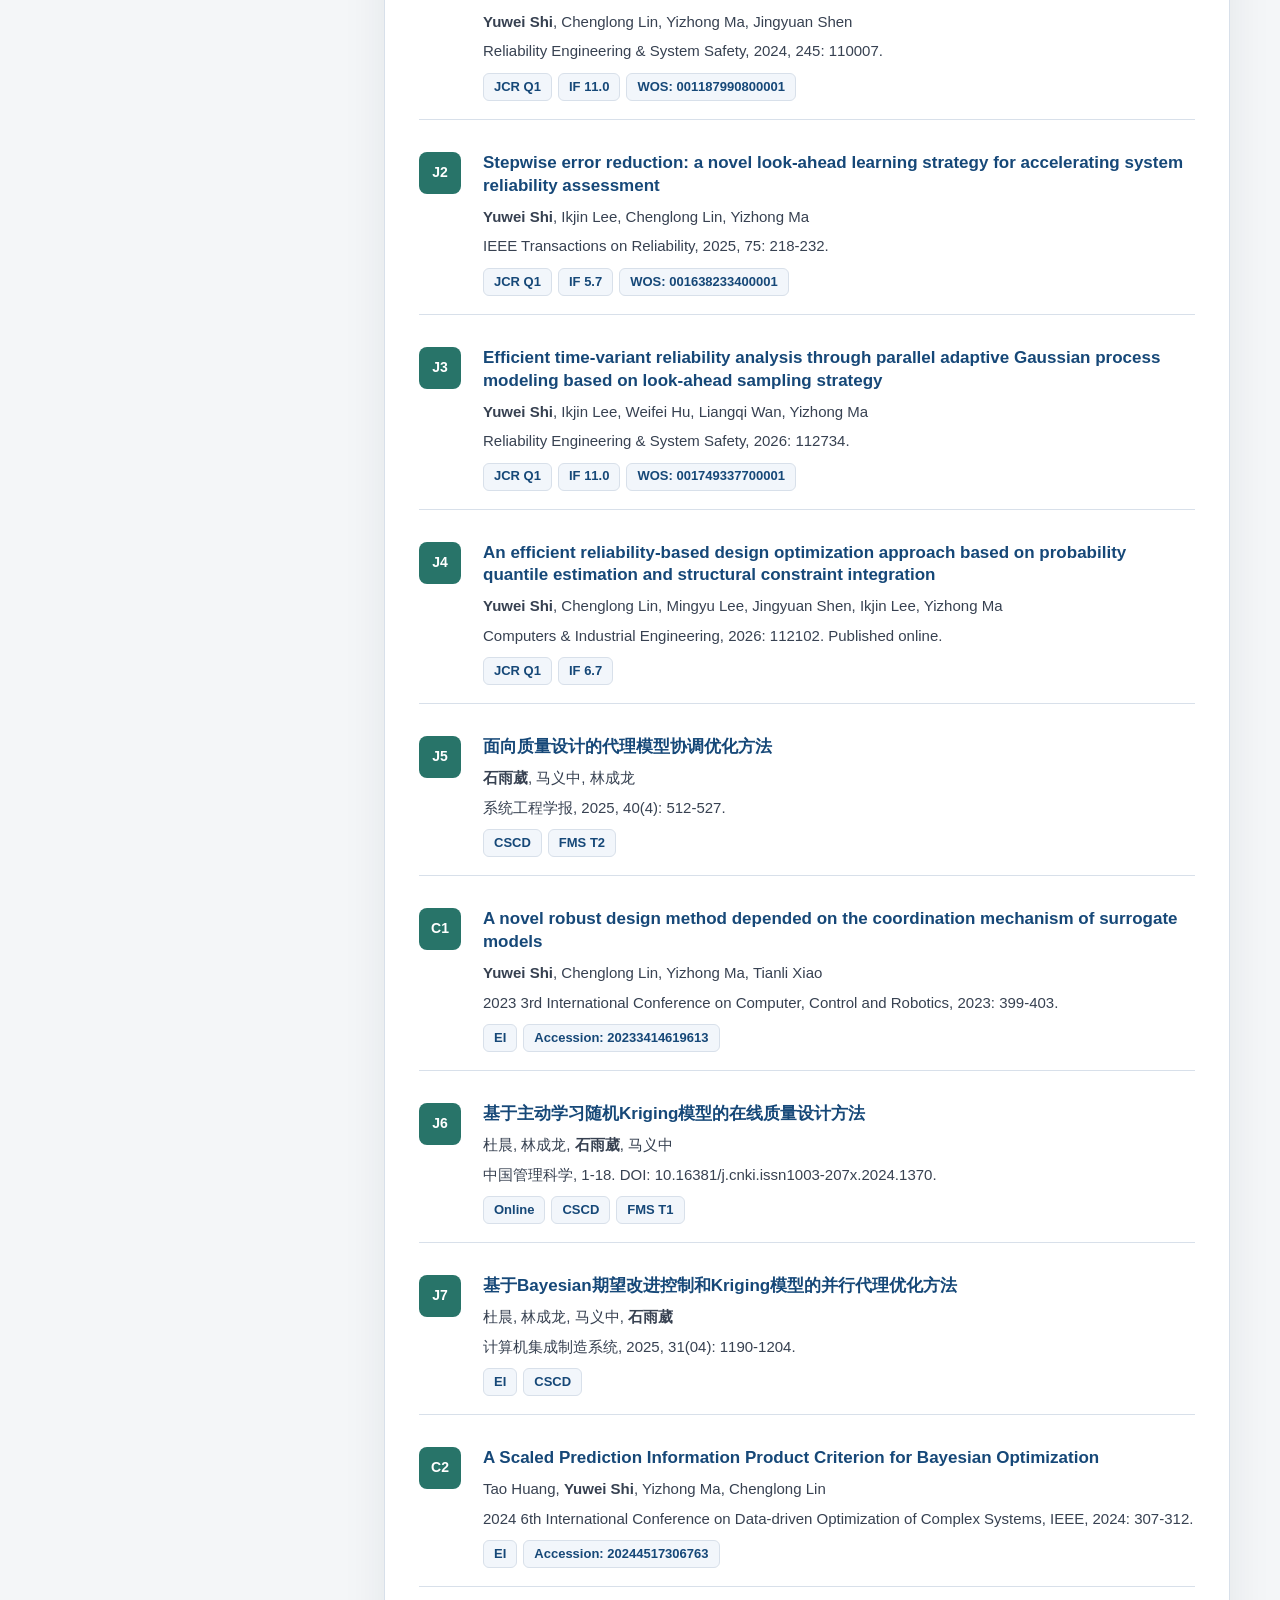
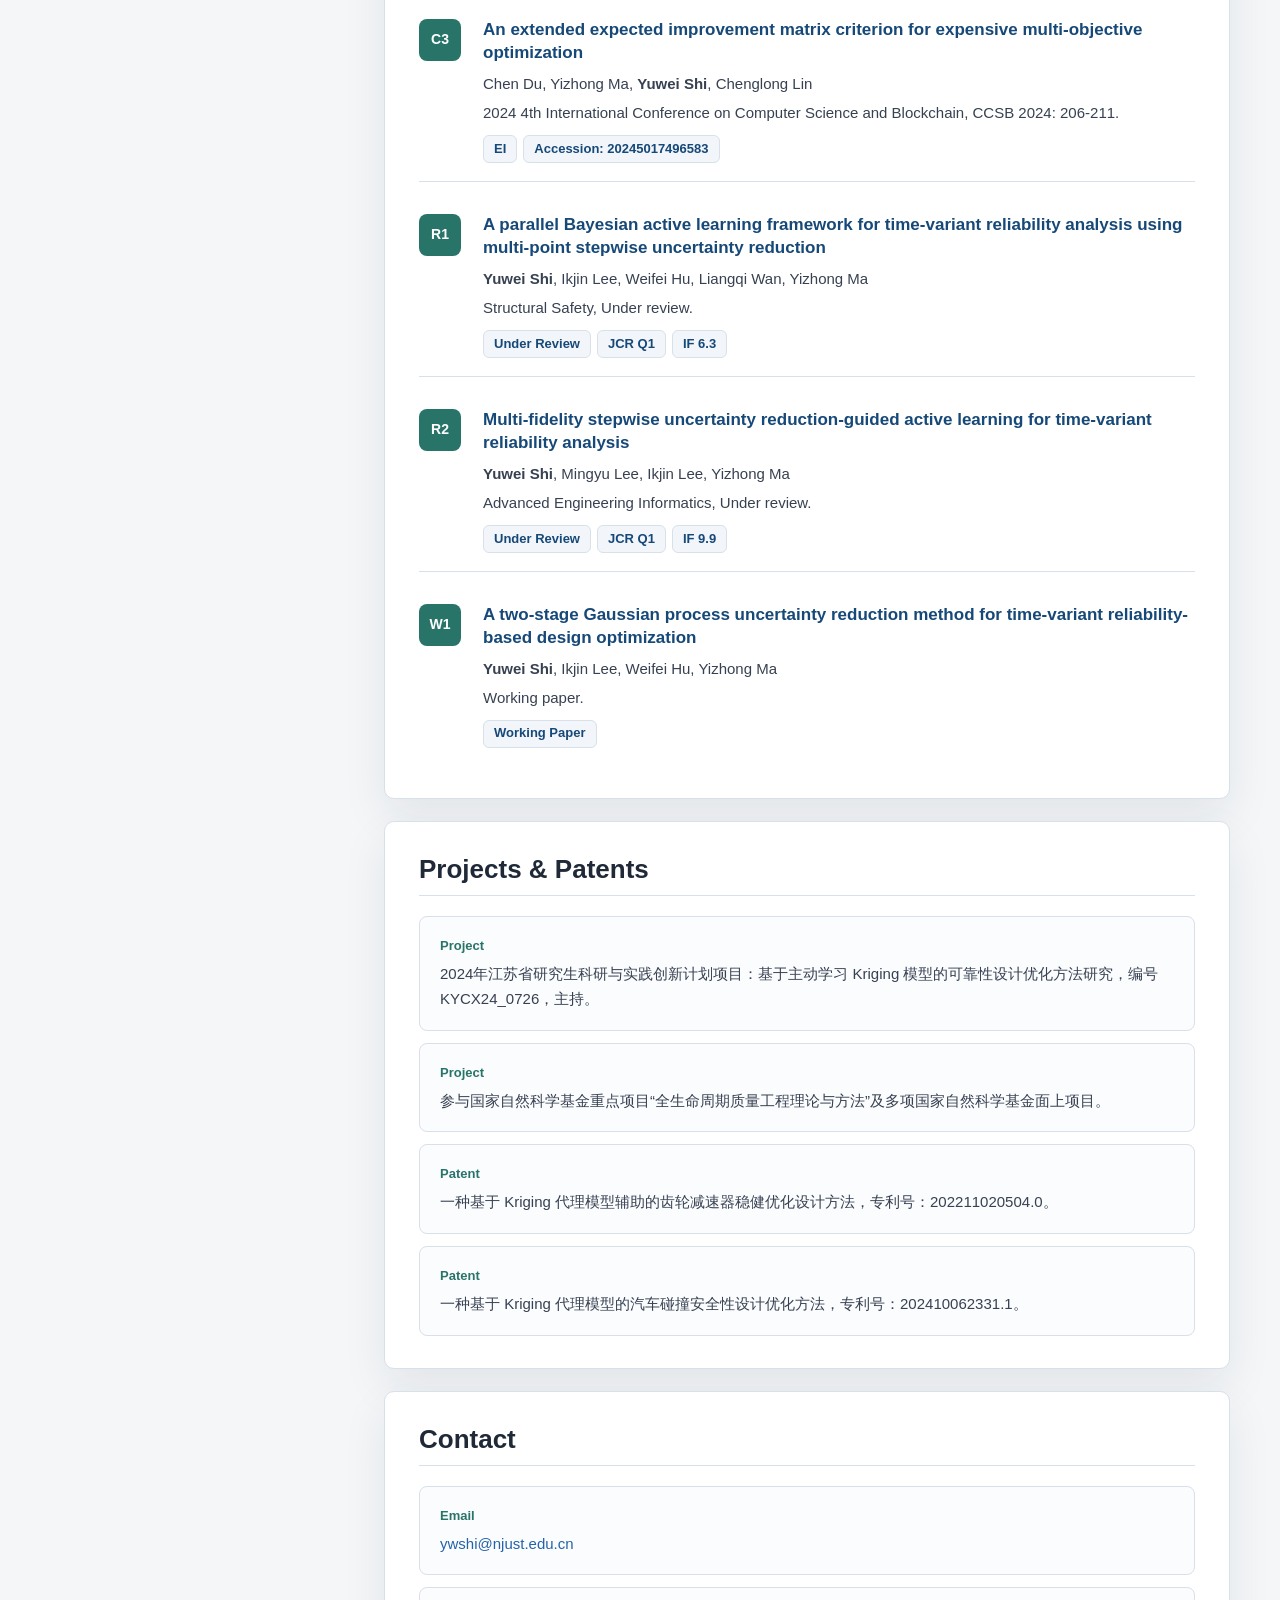
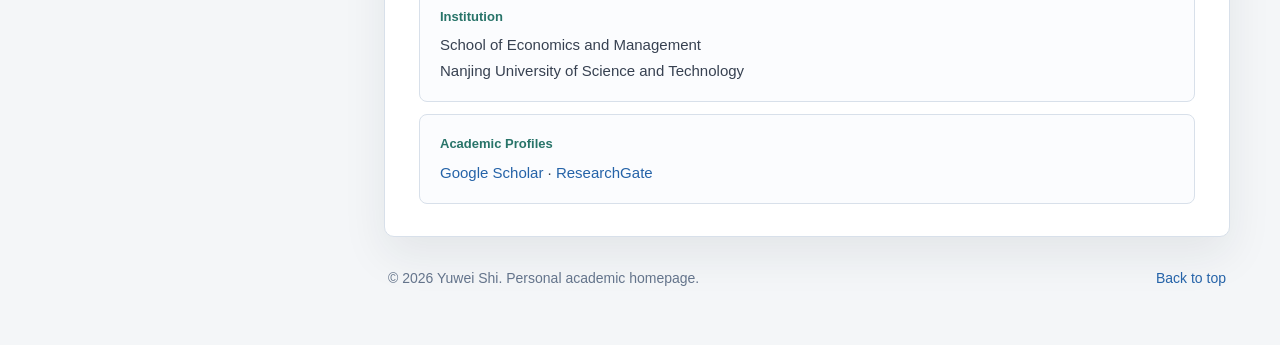
==== commit e79e5bdb: "Refine education advisor layout" ====
--- a/index.html
+++ b/index.html
@@ -68,19 +68,28 @@
             <article>
               <h3>Education</h3>
               <div class="cv-item">
-                <span>2025.09 - 2026.09</span>
+                <div class="cv-meta">
+                  <span>2025.09 - 2026.09</span>
+                  <span>Advisor: Ikjin Lee</span>
+                </div>
                 <p><strong>KAIST</strong> · Mechanical Engineering</p>
-                <p>Joint-training Ph.D. student. Advisor: Ikjin Lee.</p>
-              </div>
-              <div class="cv-item">
-                <span>2023.09 - Present</span>
-                <p><strong>Nanjing University of Science and Technology</strong></p>
-                <p>Ph.D. student in Management Science and Engineering. Advisor: Yizhong Ma.</p>
-              </div>
-              <div class="cv-item">
-                <span>2021.09 - 2023.09</span>
-                <p><strong>Nanjing University of Science and Technology</strong></p>
-                <p>M.Sc. student in Management Science and Engineering. Advisor: Yizhong Ma.</p>
+                <p>Joint-training Ph.D. student.</p>
+              </div>
+              <div class="cv-item">
+                <div class="cv-meta">
+                  <span>2023.09 - Present</span>
+                  <span>Advisor: Yizhong Ma</span>
+                </div>
+                <p><strong>Nanjing University of Science and Technology</strong> · Management Science and Engineering</p>
+                <p>Ph.D. student.</p>
+              </div>
+              <div class="cv-item">
+                <div class="cv-meta">
+                  <span>2021.09 - 2023.09</span>
+                  <span>Advisor: Yizhong Ma</span>
+                </div>
+                <p><strong>Nanjing University of Science and Technology</strong> · Management Science and Engineering</p>
+                <p>M.Sc. student.</p>
               </div>
             </article>
 
--- a/styles.css
+++ b/styles.css
@@ -241,7 +241,7 @@
   border-top: 0;
 }
 
-.cv-item span,
+.cv-item > span,
 .compact-list span,
 .contact-grid span {
   display: block;
@@ -249,6 +249,25 @@
   color: var(--green);
   font-size: 13px;
   font-weight: 700;
+}
+
+.cv-meta {
+  display: flex;
+  align-items: baseline;
+  justify-content: space-between;
+  gap: 14px;
+  margin-bottom: 4px;
+}
+
+.cv-meta span {
+  color: var(--green);
+  font-size: 13px;
+  font-weight: 700;
+}
+
+.cv-meta span:last-child {
+  color: var(--muted);
+  white-space: nowrap;
 }
 
 .cv-item p {
